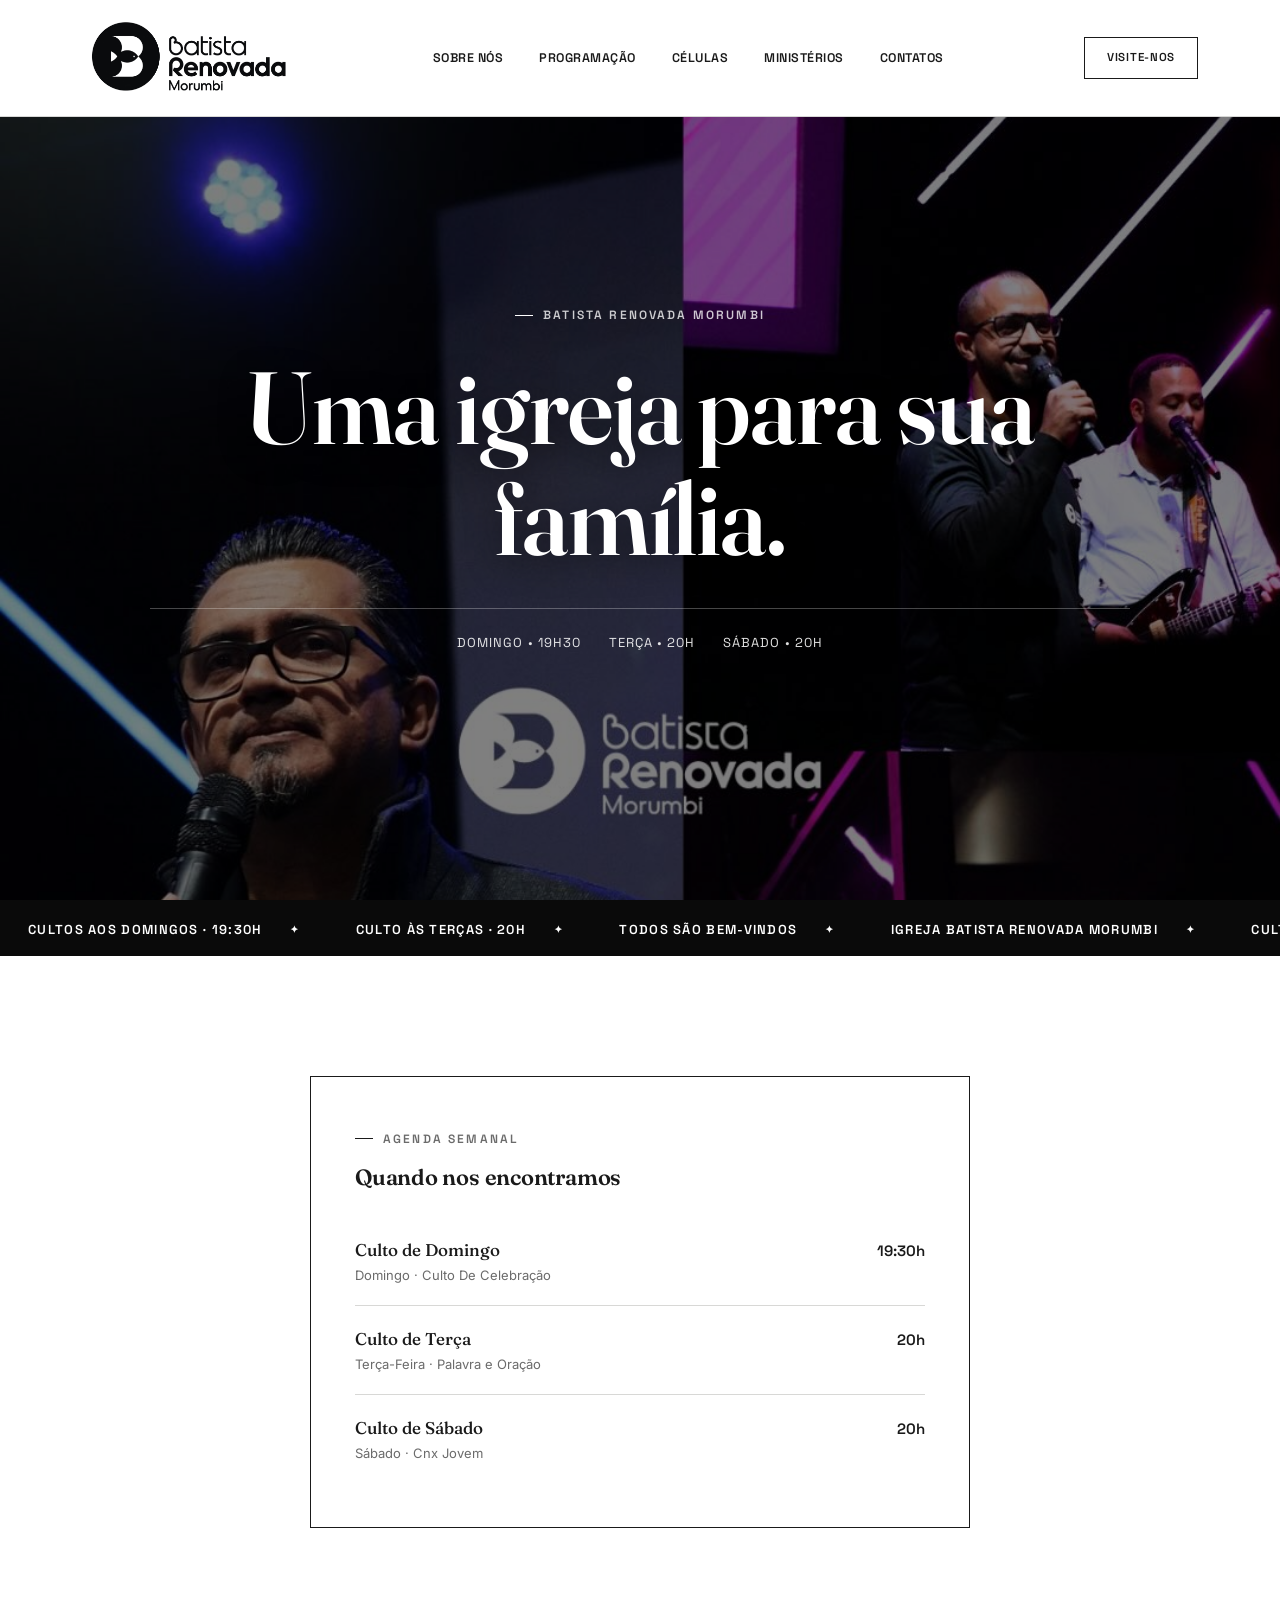
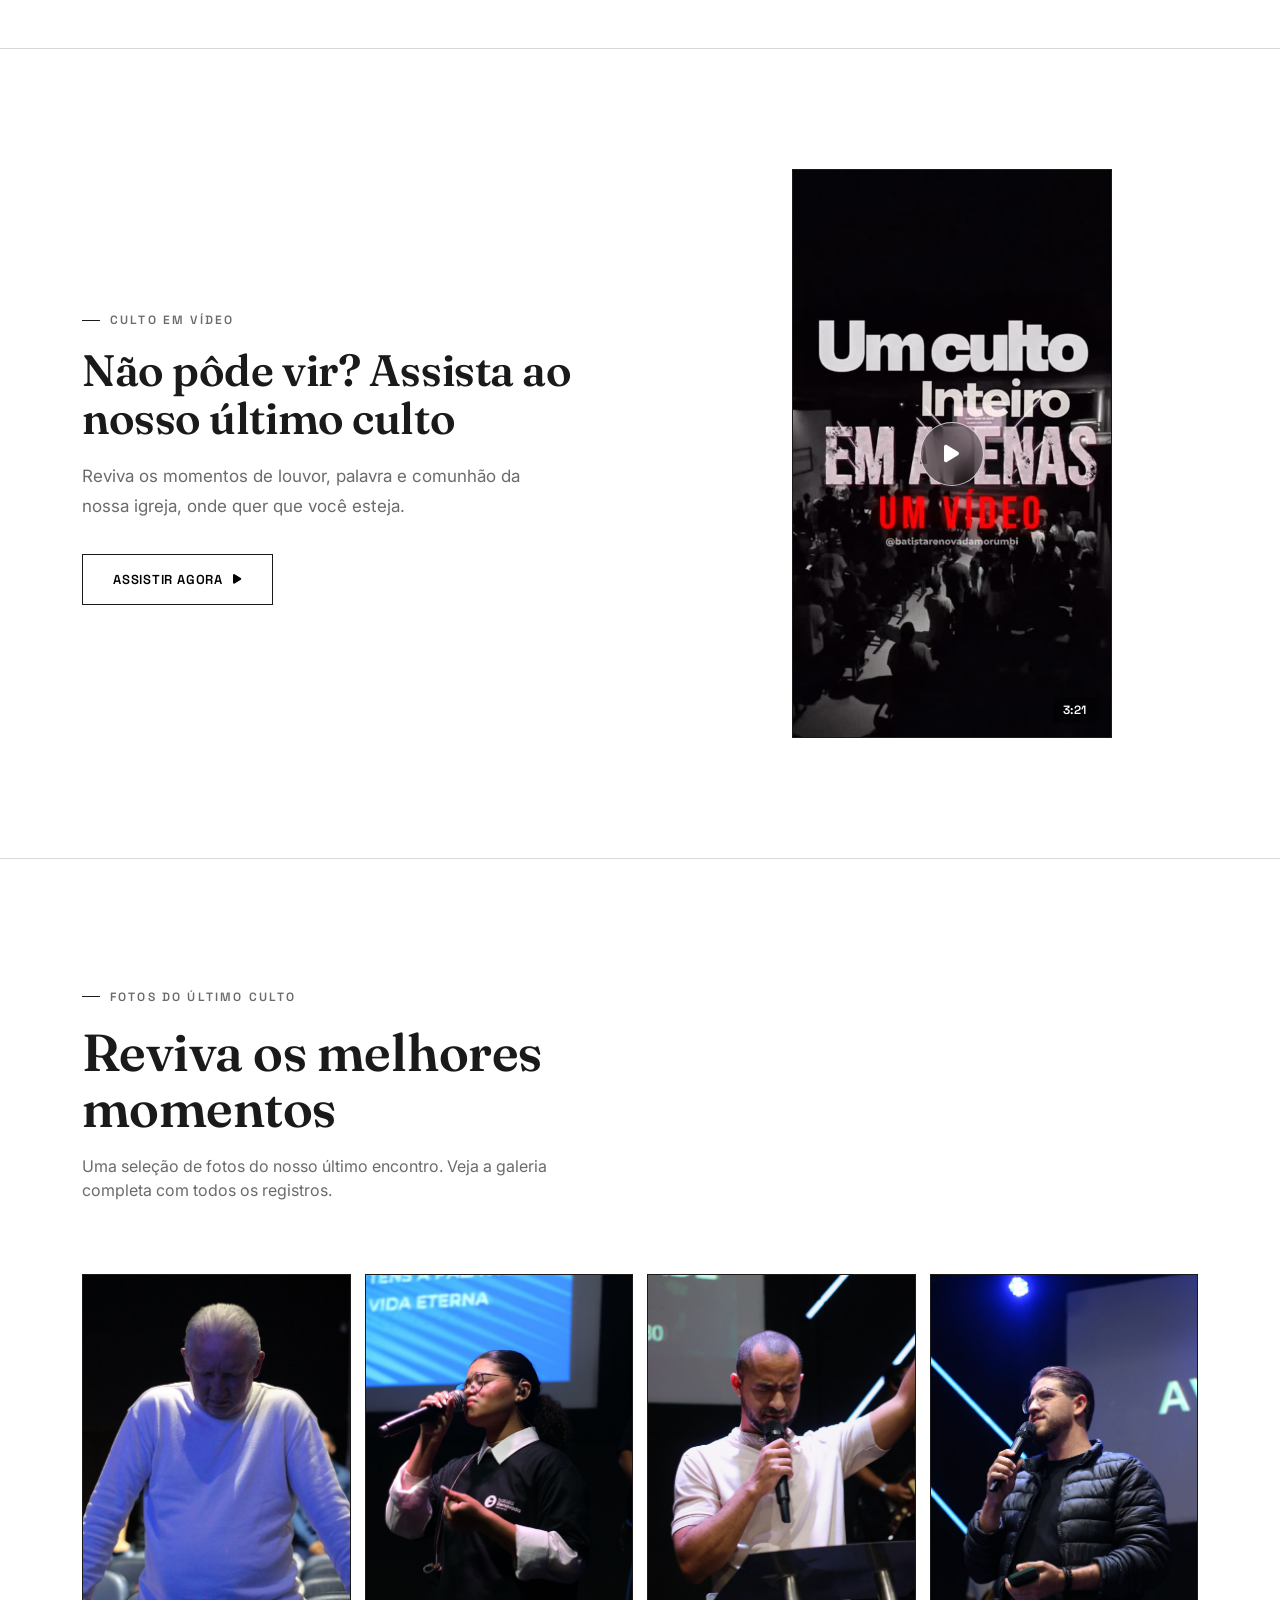
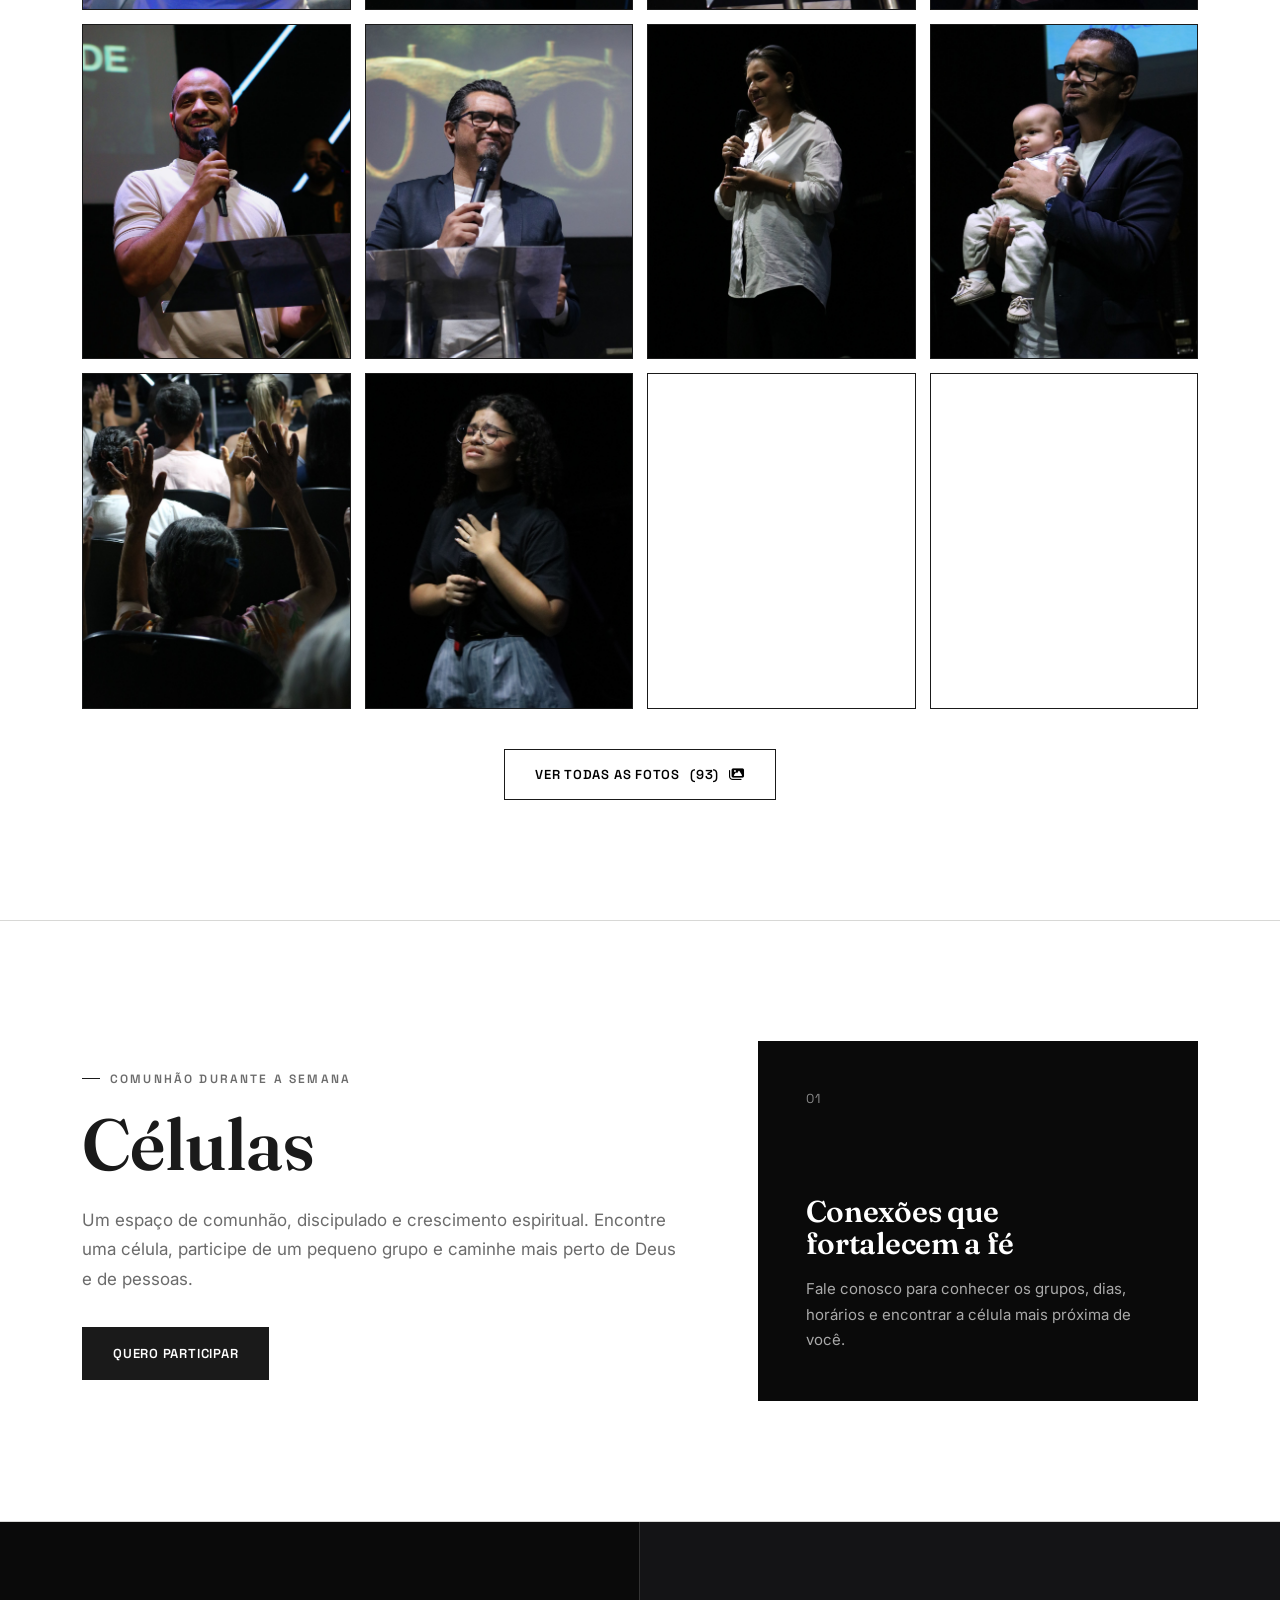
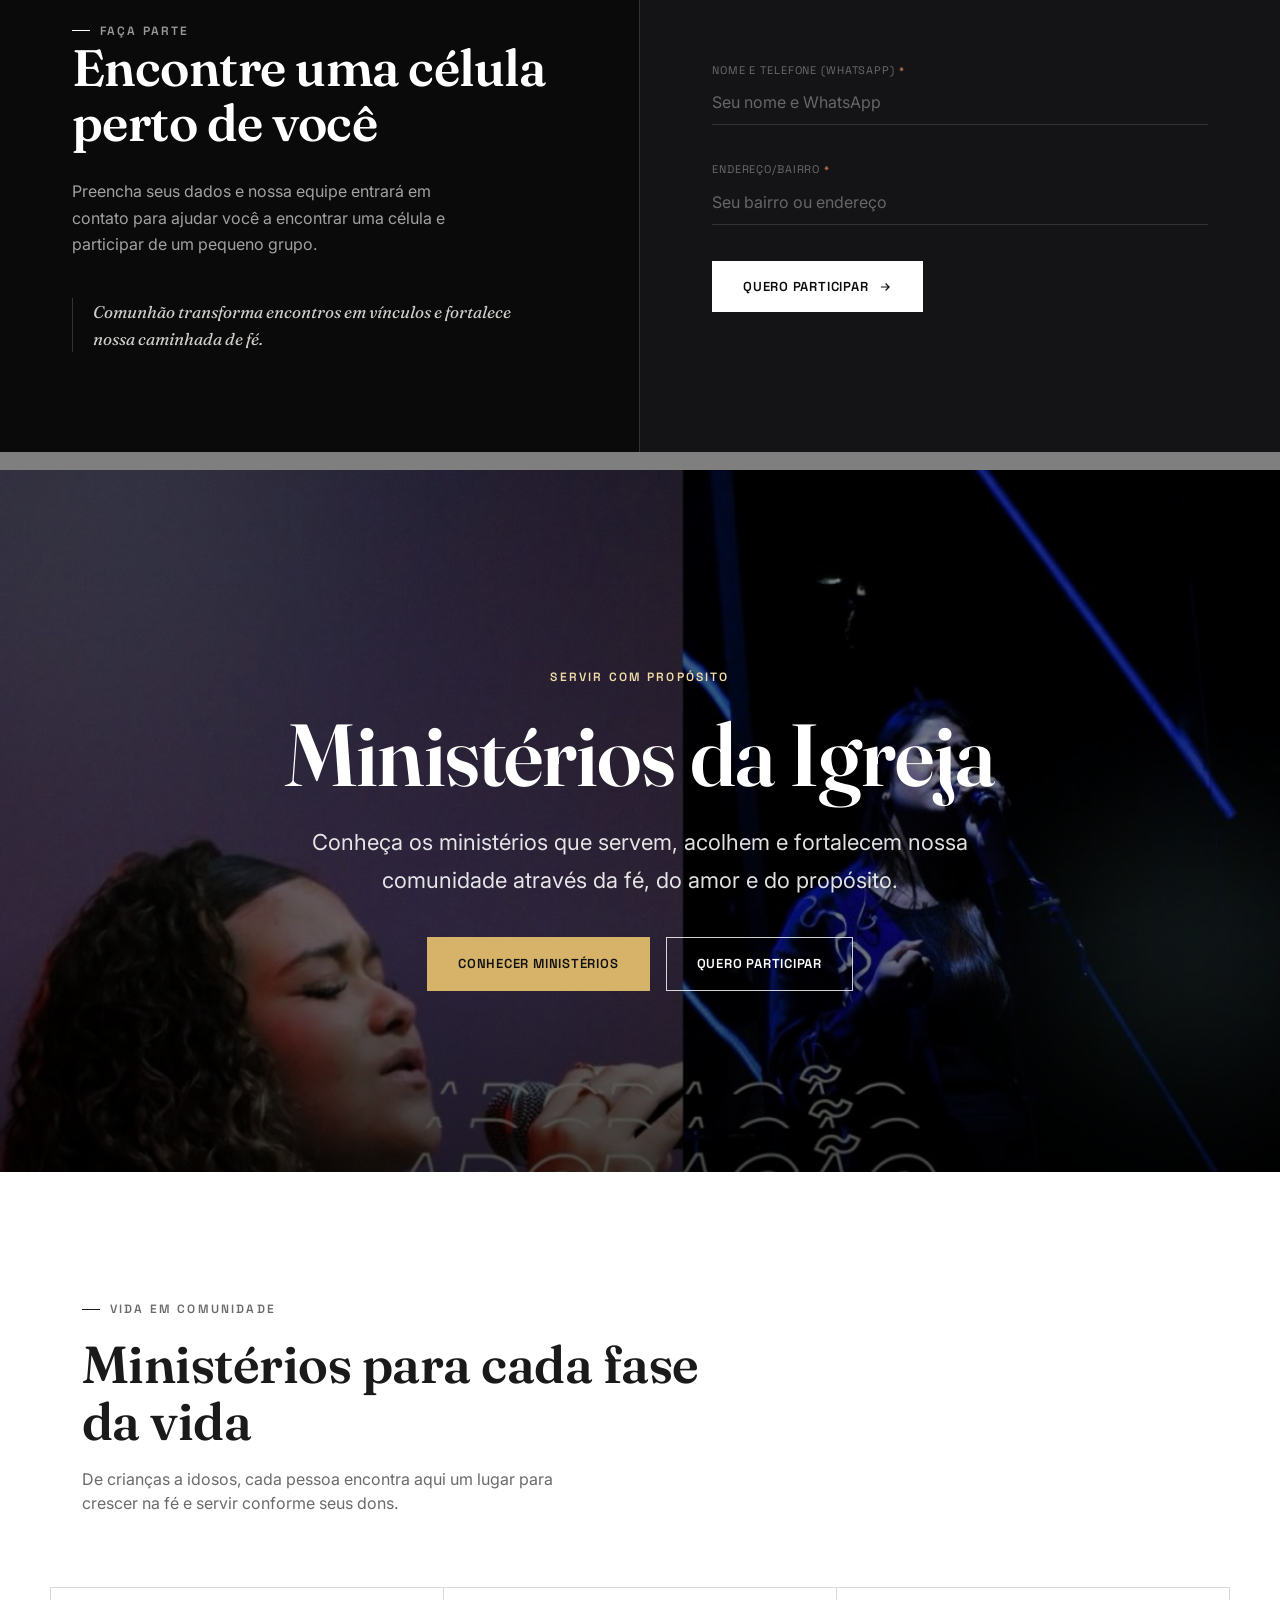
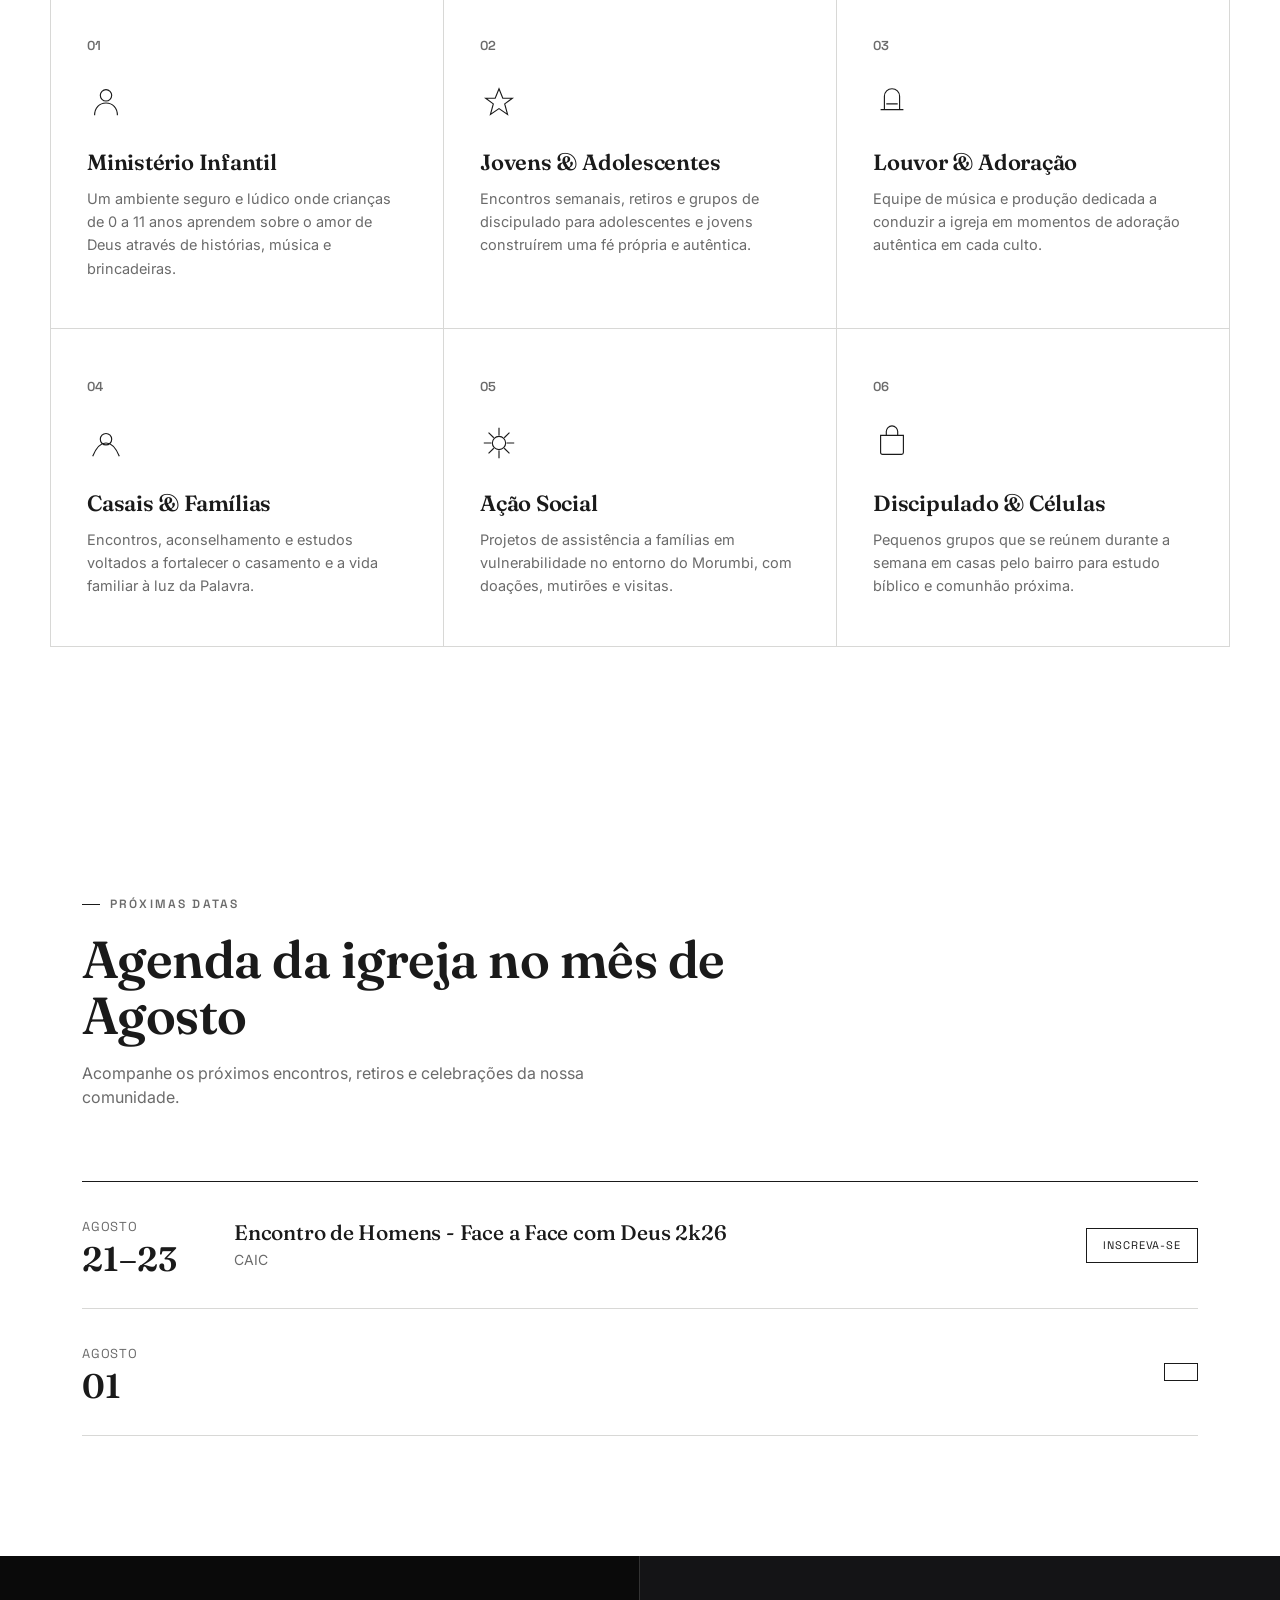
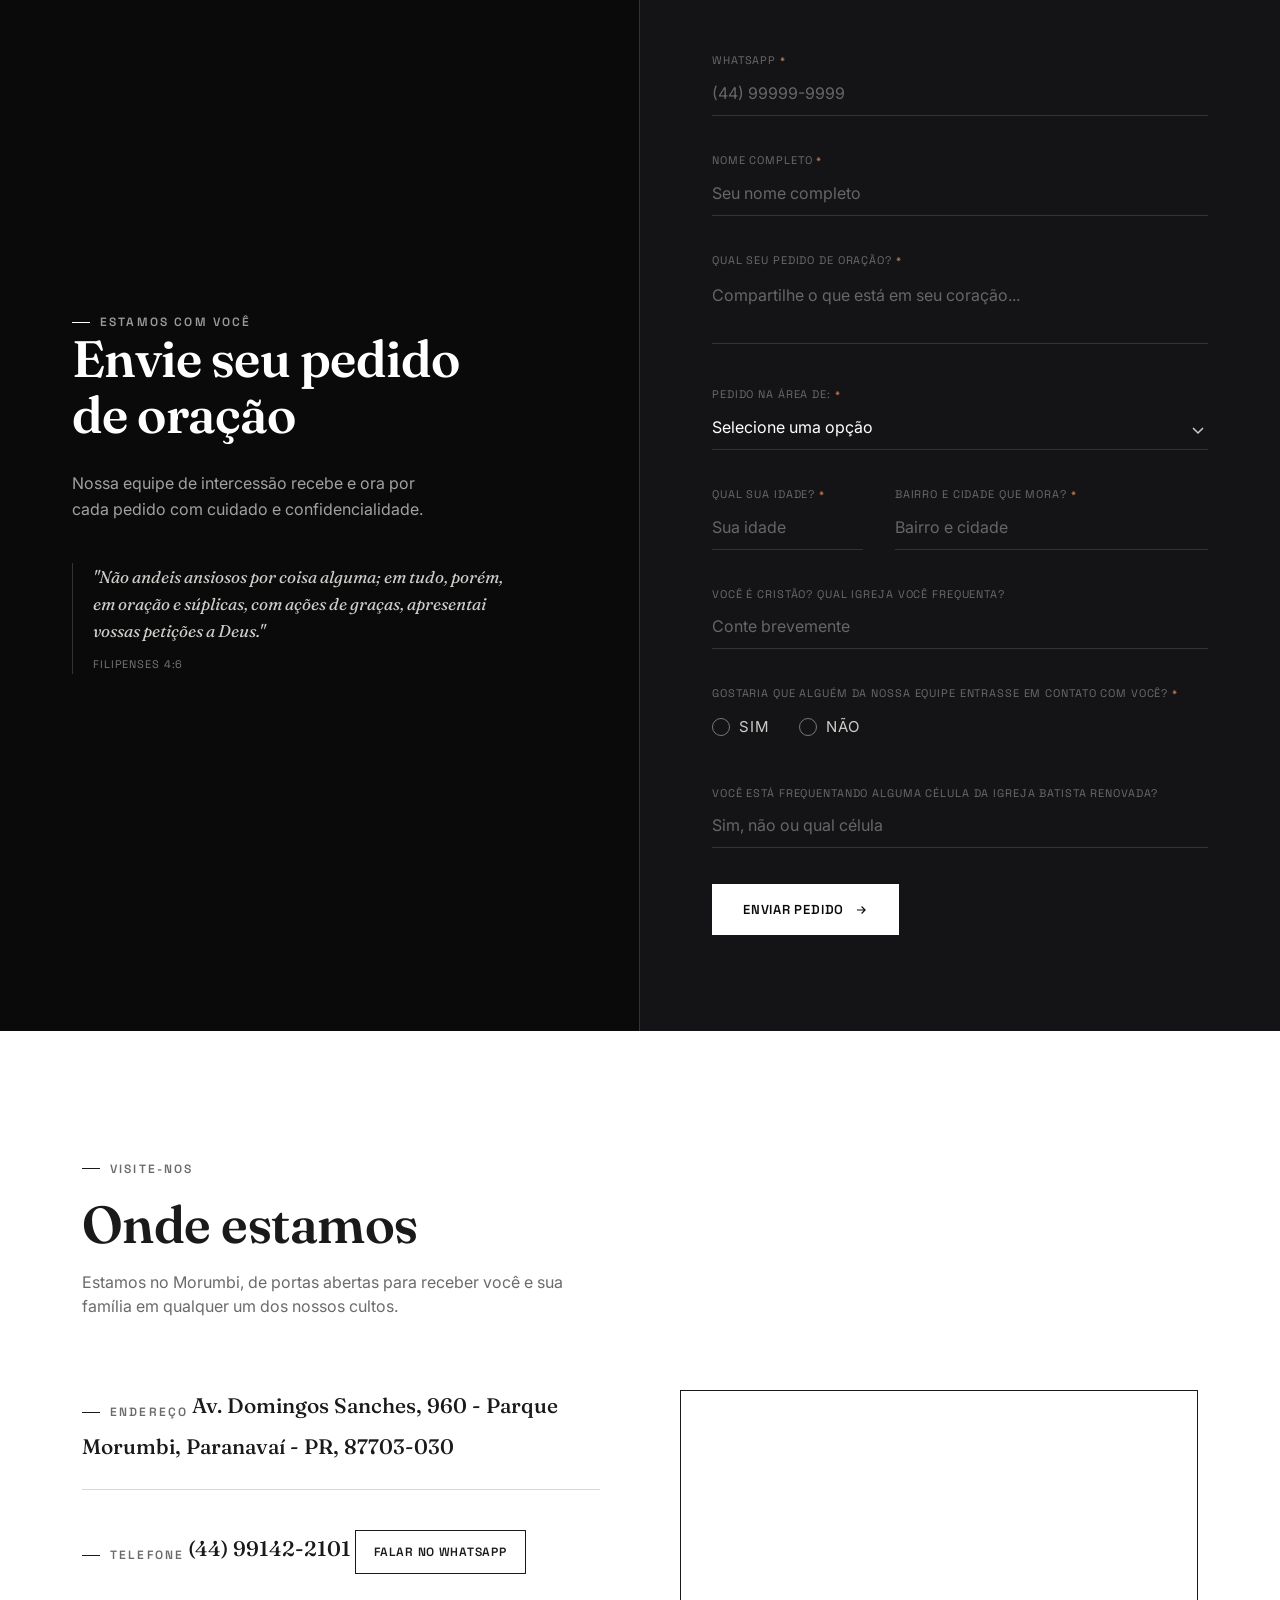
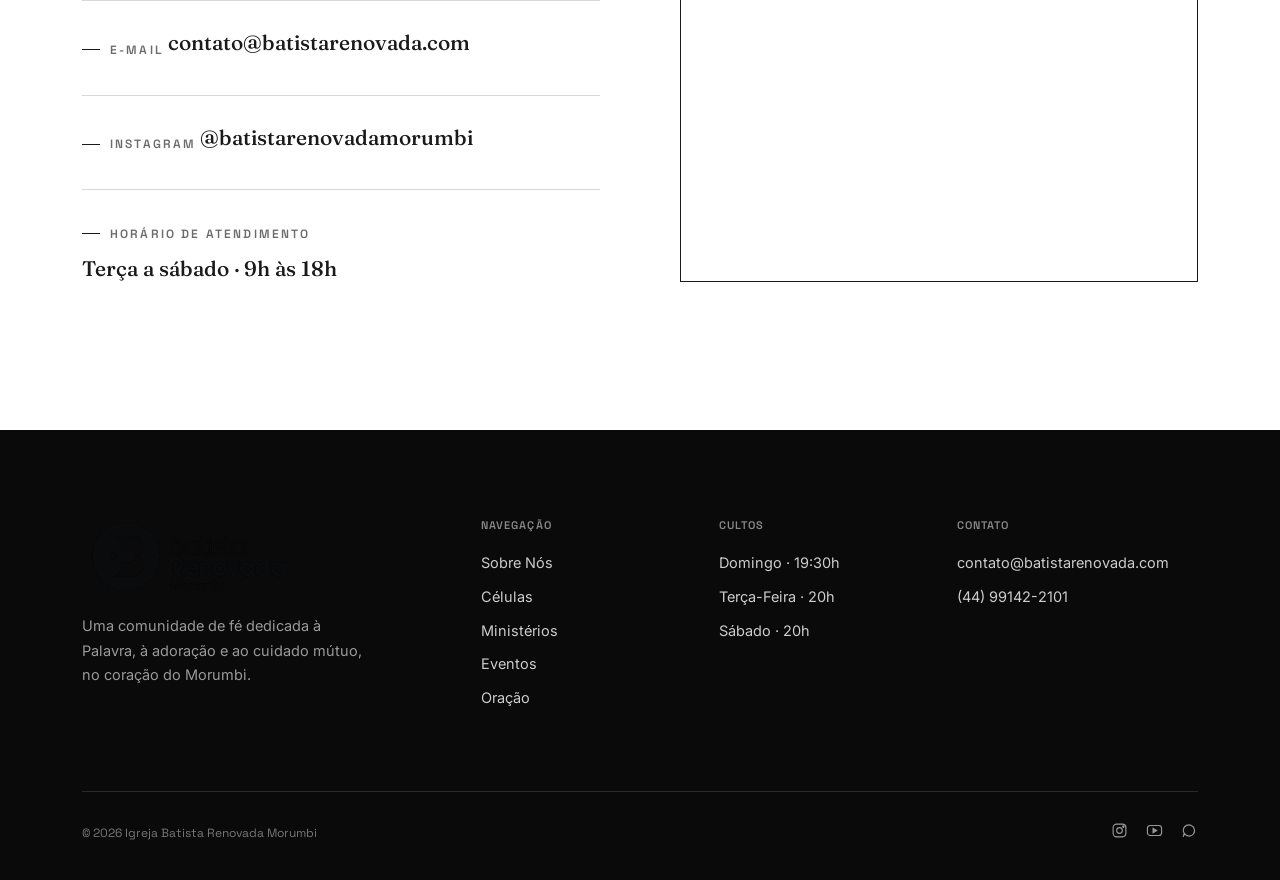
==== index.html @ 7ceca01c "atualizaçao agenda agosto" ====
<!DOCTYPE html>
<html lang="pt-BR">
<head>
<meta charset="UTF-8">
<meta name="viewport" content="width=device-width, initial-scale=1.0">
<title>Igreja Batista Renovada Morumbi — Cultos em Paranavaí</title>
<meta name="description" content="Igreja Batista Renovada Morumbi em Paranavaí. Uma igreja para sua família, com cultos aos domingos às 19h30, terças às 20h e sábados às 20h.">
<link rel="icon" type="image/png" sizes="48x48" href="assets/favicon.png">
<link rel="apple-touch-icon" sizes="180x180" href="assets/apple-touch-icon.png">
<link rel="preconnect" href="https://fonts.googleapis.com">
<link rel="preconnect" href="https://fonts.gstatic.com" crossorigin>
<link href="https://fonts.googleapis.com/css2?family=Cormorant+Garamond:ital,wght@0,400;0,600;1,400&family=Inter:wght@300;400;500;600&display=swap" rel="stylesheet">
<link rel="stylesheet" href="style.css?v=20260803-oracao">
<link rel="stylesheet" href="https://cdnjs.cloudflare.com/ajax/libs/font-awesome/6.5.2/css/all.min.css">
</head>
<body>

<!-- ============ HEADER ============ -->
<header>
  <nav class="nav">
    <a href="#topo" class="logo">
      <img src="assets/logo-batista-renovada-morumbi.png" alt="Batista Renovada Morumbi" width="831" height="300" decoding="async" fetchpriority="high">
    </a>
    <div class="navlinks">
      <a href="#sobre">Sobre Nós</a>
      <a href="#eventos">Programação</a>
      <a href="#celulas">Células</a>
      <a href="#ministerios">Ministérios</a>
      <a href="#contato">Contatos</a>
    </div>
    <div class="nav-cta">
      <a href="#contato" class="btn btn-outline">Visite-nos</a>
      <button class="burger" type="button" aria-label="Abrir menu" aria-expanded="false">
        <span></span><span></span>
      </button>
    </div>
  </nav>
</header>

<div class="mobile-overlay" aria-hidden="true">
  <a href="#sobre">Sobre Nós</a>
  <a href="#eventos">Programação</a>
  <a href="#celulas">Células</a>
  <a href="#ministerios">Ministérios</a>
  <a href="#contato">Contatos</a>
  <a href="https://wa.me/5544991422101" class="btn btn-solid" target="_blank" rel="noopener">WhatsApp</a>
</div>

<!-- ============ HERO ============ -->
<section class="hero" id="topo">
  <video class="hero-video" autoplay muted loop playsinline webkit-playsinline disablepictureinpicture preload="metadata" poster="assets/celebracao-01.jpg">
    <source src="assets/presenca-de-deus.mp4" type="video/mp4">
  </video>
  <div class="hero-video-controls" aria-label="Controles do vídeo">
    <button class="video-control video-sound" type="button" aria-label="Ativar som"><i class="fas fa-volume-mute" aria-hidden="true"></i></button>
    <button class="video-control video-pause" type="button" aria-label="Pausar vídeo"><i class="fas fa-pause" aria-hidden="true"></i></button>
  </div>
  <div class="wrap">
    <div class="hero-content">
      <div class="eyebrow hero-eyebrow">Batista Renovada Morumbi</div>
      <h1>Uma igreja para sua família.</h1>
      <div class="hero-meta">
        <div>Domingo • 19h30</div>
        <div>Terça • 20h</div>
        <div>Sábado • 20h</div>
      </div>
    </div>
  </div>
</section>

<!-- ============ STRIP ============ -->
<div class="strip" aria-hidden="true">
  <div class="strip-track">
    <span>Cultos aos domingos · 19:30h</span>
    <span>Culto às terças · 20h</span>
    <span>Todos são bem-vindos</span>
    <span>Igreja Batista Renovada Morumbi</span>
    <span>Cultos aos domingos · 19:30h</span>
    <span>Culto aos sábados · 20h</span>
    <span>Todos são bem-vindos</span>
    <span>Igreja Batista Renovada Morumbi</span>
  </div>
</div>

<!-- ============ SOBRE ============ -->
<section class="section" id="sobre">
  <div class="wrap">
    <div class="about-grid">
      <div class="schedule-card">
        <div class="eyebrow">Agenda semanal</div>
        <h3>Quando nos encontramos</h3>
        <div class="schedule-list">
          <div class="schedule-item">
            <div>
              <div class="day">Culto de Domingo</div>
              <div class="desc">Domingo · Culto De Celebração</div>
            </div>
            <div class="time">19:30h</div>
          </div>
          <div class="schedule-item">
            <div>
              <div class="day">Culto de Terça</div>
              <div class="desc">Terça-Feira · Palavra e Oração</div>
            </div>
            <div class="time">20h</div>
          </div>
          <div class="schedule-item">
            <div>
              <div class="day">Culto de Sábado</div>
              <div class="desc">Sábado · Cnx Jovem</div>
            </div>
            <div class="time">20h</div>
          </div>
        </div>
      </div>
    </div>
  </div>
</section>

<div class="line"></div>

<!-- ============ ASSISTA AO CULTO ============ -->
<section class="section watch-section" id="assista">
  <div class="wrap">
    <div class="watch-grid">
      <div class="watch-copy">
        <div class="eyebrow">Culto em vídeo</div>
        <h2>Não pôde vir? Assista ao nosso último culto</h2>
        <p>Reviva os momentos de louvor, palavra e comunhão da nossa igreja, onde quer que você esteja.</p>
        <button type="button" class="btn btn-outline watch-trigger" data-video-src="assets/culto-video.mp4" data-video-poster="assets/culto-poster.jpg">
          Assistir agora
          <i class="fas fa-play" aria-hidden="true"></i>
        </button>
      </div>
      <div class="watch-media">
        <button type="button" class="watch-thumb watch-trigger" data-video-src="assets/culto-video.mp4" data-video-poster="assets/culto-poster.jpg" aria-label="Assistir ao culto completo">
          <img src="assets/culto-poster.jpg" alt="Prévia do culto de celebração" width="480" height="854" loading="lazy" decoding="async">
          <span class="watch-play-icon"><i class="fas fa-play" aria-hidden="true"></i></span>
          <span class="watch-duration">3:21</span>
        </button>
      </div>
    </div>
  </div>
</section>

<div class="line"></div>

<!-- ============ GALERIA: FOTOS DO ÚLTIMO CULTO ============ -->
<section class="section gallery-section" id="galeria">
  <div class="wrap">
    <div class="s-head">
      <div class="eyebrow">Fotos do último culto</div>
      <h2>Reviva os melhores momentos</h2>
      <p>Uma seleção de fotos do nosso último encontro. Veja a galeria completa com todos os registros.</p>
    </div>

    <div class="culto-grid" id="cultoFeaturedGrid" aria-label="Fotos em destaque do último culto"></div>

    <div class="culto-more">
      <button type="button" class="btn btn-outline" id="cultoOpenAll">
        Ver todas as fotos <span class="culto-count" id="cultoCount"></span>
        <i class="fas fa-images" aria-hidden="true"></i>
      </button>
    </div>
  </div>
</section>

<!-- Modal: grade com TODAS as fotos do culto -->
<div class="culto-modal" id="cultoModal" aria-hidden="true" role="dialog" aria-label="Galeria completa do último culto">
  <div class="culto-modal-head">
    <div>
      <div class="eyebrow">Fotos do último culto</div>
      <h3 id="cultoModalTotal"></h3>
    </div>
    <button type="button" class="culto-modal-close" id="cultoModalClose" aria-label="Fechar galeria">×</button>
  </div>
  <div class="culto-modal-thumbs" id="cultoModalThumbs"></div>
</div>

<!-- Visualizador: foto ampliada com navegação -->
<div class="culto-viewer" id="cultoViewer" aria-hidden="true" role="dialog" aria-label="Visualizador de foto">
  <button type="button" class="culto-viewer-close" id="cultoViewerClose" aria-label="Fechar visualizador">×</button>
  <button type="button" class="culto-viewer-nav culto-viewer-prev" id="cultoViewerPrev" aria-label="Foto anterior">‹</button>
  <div class="culto-viewer-stage">
    <img id="cultoViewerImg" src="" alt="">
    <div class="culto-viewer-counter" id="cultoViewerCounter"></div>
  </div>
  <button type="button" class="culto-viewer-nav culto-viewer-next" id="cultoViewerNext" aria-label="Próxima foto">›</button>
</div>


<div class="lightbox" aria-hidden="true" role="dialog" aria-label="Imagem ampliada">
  <button class="lightbox-close" type="button" aria-label="Fechar lightbox">×</button>
  <div class="lightbox-content"></div>
</div>

<!-- ============ CÉLULAS ============ -->
<section class="section cells-section" id="celulas" aria-labelledby="cells-title">
  <div class="wrap">
    <div class="cells-grid">
      <div class="cells-copy">
        <div class="eyebrow">Comunhão durante a semana</div>
        <h2 id="cells-title">Células</h2>
        <p>Um espaço de comunhão, discipulado e crescimento espiritual. Encontre uma célula, participe de um pequeno grupo e caminhe mais perto de Deus e de pessoas.</p>
        <a href="#formulario-celulas" class="btn btn-solid">Quero participar</a>
      </div>
      <div class="cells-card" aria-label="Informações das células">
        <span class="cells-number">01</span>
        <div>
          <h3>Conexões que fortalecem a fé</h3>
          <p>Fale conosco para conhecer os grupos, dias, horários e encontrar a célula mais próxima de você.</p>
        </div>
      </div>
    </div>
  </div>
</section>

<section class="section-black" id="formulario-celulas" aria-labelledby="cells-form-title">
  <div class="prayer-section">
    <div class="prayer-text">
      <div class="eyebrow">Faça parte</div>
      <h2 id="cells-form-title">Encontre uma célula<br>perto de você</h2>
      <p>Preencha seus dados e nossa equipe entrará em contato para ajudar você a encontrar uma célula e participar de um pequeno grupo.</p>
      <div class="prayer-quote">
        Comunhão transforma encontros em vínculos e fortalece nossa caminhada de fé.
      </div>
    </div>
    <div class="prayer-form">
      <form
        id="cells-form"
        action="https://docs.google.com/forms/d/e/1FAIpQLSeO8hPmji3dxAWE_GnB0dT6MgFErzdc9hiT0qZGAuZpbZx-kg/formResponse"
        method="POST"
        target="hidden_iframe_cells"
        novalidate>
        <div class="field">
          <label for="cells-name-phone">Nome e Telefone (WhatsApp) <span class="required-mark" aria-hidden="true">*</span></label>
          <input type="text" id="cells-name-phone" name="entry.297279511" placeholder="Seu nome e WhatsApp" required autocomplete="name">
          <div class="form-error" id="cells-error-name-phone">Preencha seu nome e WhatsApp</div>
        </div>
        <div class="field">
          <label for="cells-address">Endereço/bairro <span class="required-mark" aria-hidden="true">*</span></label>
          <input type="text" id="cells-address" name="entry.1608497250" placeholder="Seu bairro ou endereço" required autocomplete="street-address">
          <div class="form-error" id="cells-error-address">Preencha seu endereço ou bairro</div>
        </div>
        <div class="form-submit">
          <button type="submit" class="btn btn-prayer">Quero participar
            <svg viewBox="0 0 24 24" fill="none" stroke="currentColor" stroke-width="2" aria-hidden="true"><path d="M5 12h14M13 6l6 6-6 6"/></svg>
          </button>
        </div>
        <p class="form-success" id="cells-success" role="status" aria-live="polite"></p>
      </form>
    </div>
  </div>
</section>

<!-- ============ HERO MINISTÉRIOS ============ -->
<section class="ministries-hero" id="ministerios" aria-labelledby="ministries-hero-title">
  <div class="ministries-hero__content">
    <span class="ministries-hero__eyebrow">Servir com propósito</span>
    <h2 id="ministries-hero-title">Ministérios da Igreja</h2>
    <p>Conheça os ministérios que servem, acolhem e fortalecem nossa comunidade através da fé, do amor e do propósito.</p>
    <div class="ministries-hero__actions">
      <a href="#ministerios-lista" class="btn btn-solid">Conhecer Ministérios</a>
      <a href="https://wa.me/5544991422101" class="btn btn-light" target="_blank" rel="noopener">Quero Participar</a>
    </div>
  </div>
</section>

<!-- ============ MINISTÉRIOS ============ -->
<section class="section" id="ministerios-lista">
  <div class="wrap">
    <div class="s-head">
      <div class="eyebrow">Vida em comunidade</div>
      <h2>Ministérios para cada fase da vida</h2>
      <p>De crianças a idosos, cada pessoa encontra aqui um lugar para crescer na fé e servir conforme seus dons.</p>
    </div>
  </div>
  <div class="wrap" style="padding:0;max-width:1180px;">
    <div class="min-grid">
      <div class="min-card">
        <span class="min-num">01</span>
        <svg viewBox="0 0 40 40" fill="none" stroke="currentColor" stroke-width="1.2" aria-hidden="true"><circle cx="20" cy="13" r="6"/><path d="M8 34c0-8 5-13 12-13s12 5 12 13"/></svg>
        <h3>Ministério Infantil</h3>
        <p>Um ambiente seguro e lúdico onde crianças de 0 a 11 anos aprendem sobre o amor de Deus através de histórias, música e brincadeiras.</p>
      </div>
      <div class="min-card">
        <span class="min-num">02</span>
        <svg viewBox="0 0 40 40" fill="none" stroke="currentColor" stroke-width="1.2" aria-hidden="true"><path d="M20 6L24 16L34 16L26 22L29 33L20 27L11 33L14 22L6 16L16 16Z"/></svg>
        <h3>Jovens &amp; Adolescentes</h3>
        <p>Encontros semanais, retiros e grupos de discipulado para adolescentes e jovens construírem uma fé própria e autêntica.</p>
      </div>
      <div class="min-card">
        <span class="min-num">03</span>
        <svg viewBox="0 0 40 40" fill="none" stroke="currentColor" stroke-width="1.2" aria-hidden="true"><path d="M12 28V14a8 8 0 0116 0v14M8 28h24M14 22h12"/></svg>
        <h3>Louvor &amp; Adoração</h3>
        <p>Equipe de música e produção dedicada a conduzir a igreja em momentos de adoração autêntica em cada culto.</p>
      </div>
      <div class="min-card">
        <span class="min-num">04</span>
        <svg viewBox="0 0 40 40" fill="none" stroke="currentColor" stroke-width="1.2" aria-hidden="true"><path d="M6 34c4-10 9-14 14-14s10 4 14 14M14 16a6 6 0 1112 0 6 6 0 01-12 0z"/></svg>
        <h3>Casais &amp; Famílias</h3>
        <p>Encontros, aconselhamento e estudos voltados a fortalecer o casamento e a vida familiar à luz da Palavra.</p>
      </div>
      <div class="min-card">
        <span class="min-num">05</span>
        <svg viewBox="0 0 40 40" fill="none" stroke="currentColor" stroke-width="1.2" aria-hidden="true"><path d="M20 4v8M20 28v8M4 20h8M28 20h8M9 9l5.5 5.5M25.5 25.5L31 31M31 9l-5.5 5.5M14.5 25.5L9 31"/><circle cx="20" cy="20" r="7"/></svg>
        <h3>Ação Social</h3>
        <p>Projetos de assistência a famílias em vulnerabilidade no entorno do Morumbi, com doações, mutirões e visitas.</p>
      </div>
      <div class="min-card">
        <span class="min-num">06</span>
        <svg viewBox="0 0 40 40" fill="none" stroke="currentColor" stroke-width="1.2" aria-hidden="true"><path d="M8 12h24v18a2 2 0 01-2 2H10a2 2 0 01-2-2V12z"/><path d="M14 12V8a6 6 0 0112 0v4"/></svg>
        <h3>Discipulado &amp; Células</h3>
        <p>Pequenos grupos que se reúnem durante a semana em casas pelo bairro para estudo bíblico e comunhão próxima.</p>
      </div>
    </div>
  </div>
</section>

<!-- ============ EVENTOS ============ -->
<section class="section section-bone" id="eventos">
  <div class="wrap">
    <div class="s-head">
      <div class="eyebrow">Próximas datas</div>
      <h2>Agenda da igreja no mês de Agosto</h2>
      <p>Acompanhe os próximos encontros, retiros e celebrações da nossa comunidade.</p>
    </div>

    <div class="events-list">
      <div class="event-row">
        <div class="event-date"><span class="d">Agosto</span><span class="num">21–23</span></div>
        <div class="event-info">
          <h3>Encontro de Homens - Face a Face com Deus 2k26</h3>
          <p>CAIC</p>
        </div>
        <a class="event-tag" href="https://s0hv0asb.forms.app/facehomens" target="_blank" rel="noopener" aria-label="Inscreva-se no Encontro de Homens - Face a Face com Deus 2k26">Inscreva-se</a>
      </div>
      <div class="event-row">
        <div class="event-date"><span class="d">Agosto</span><span class="num">01</span></div>
        <div class="event-info">
          <h3></h3>
          <p></p>
          <p class="event-time">
        </div>
        <div class="event-tag"></div>
      </div>
    </div>
  </div>
</section>

<!-- ============ ORAÇÃO ============ -->
<section class="section-black" id="oracao">
  <div class="prayer-section">
    <div class="prayer-text">
      <div class="eyebrow">Estamos com você</div>
      <h2>Envie seu pedido<br>de oração</h2>
      <p>Nossa equipe de intercessão recebe e ora por cada pedido com cuidado e confidencialidade.</p>
      <div class="prayer-quote">
        "Não andeis ansiosos por coisa alguma; em tudo, porém, em oração e súplicas, com ações de graças, apresentai vossas petições a Deus."
        <span>Filipenses 4:6</span>
      </div>
    </div>
    <div class="prayer-form">
      <form
        id="prayer-form"
        action="https://docs.google.com/forms/d/e/1FAIpQLSfSZEJZww49PGWFHKzcDvwUEwvu_PvyDHX21F7j_cZe5fICQg/formResponse"
        method="POST"
        target="hidden_iframe_prayer"
        novalidate>
        <div class="field">
          <label for="oracao-whatsapp">WhatsApp <span class="required-mark" aria-hidden="true">*</span></label>
          <input type="tel" id="oracao-whatsapp" name="entry.2025967470" placeholder="(44) 99999-9999" required autocomplete="tel">
          <div class="form-error" id="erro-whatsapp">Informe um WhatsApp válido</div>
        </div>
        <div class="field">
          <label for="oracao-nome">Nome completo <span class="required-mark" aria-hidden="true">*</span></label>
          <input type="text" id="oracao-nome" name="entry.606251901" placeholder="Seu nome completo" required autocomplete="name">
          <div class="form-error" id="erro-nome">Preencha seu nome completo</div>
        </div>
        <div class="field">
          <label for="pedido">Qual seu pedido de oração? <span class="required-mark" aria-hidden="true">*</span></label>
          <textarea id="pedido" name="entry.765707895" placeholder="Compartilhe o que está em seu coração..." required></textarea>
          <div class="form-error" id="erro-pedido">Escreva seu pedido</div>
        </div>
        <div class="field">
          <label for="pedido-area">Pedido na área de: <span class="required-mark" aria-hidden="true">*</span></label>
          <select id="pedido-area" name="entry.1092934507" required>
            <option value="" disabled selected>Selecione uma opção</option>
            <option value="Saúde Mental">Saúde Mental</option>
            <option value="Cura Física">Cura Física</option>
            <option value="Área Financeira">Área Financeira</option>
            <option value="Área Espiritual">Área Espiritual</option>
            <option value="Área Familiar">Área Familiar</option>
          </select>
          <div class="form-error" id="erro-area">Escolha uma área</div>
        </div>
        <div class="prayer-form-row">
          <div class="field">
            <label for="oracao-idade">Qual sua idade? <span class="required-mark" aria-hidden="true">*</span></label>
            <input type="text" id="oracao-idade" name="entry.761476343" placeholder="Sua idade" required inputmode="numeric">
            <div class="form-error" id="erro-idade">Informe sua idade</div>
          </div>
          <div class="field">
            <label for="oracao-bairro">Bairro e cidade que mora? <span class="required-mark" aria-hidden="true">*</span></label>
            <input type="text" id="oracao-bairro" name="entry.2107193648" placeholder="Bairro e cidade" required autocomplete="address-level2">
            <div class="form-error" id="erro-bairro">Informe seu bairro e cidade</div>
          </div>
        </div>
        <div class="field">
          <label for="oracao-cristao">Você é cristão? Qual igreja você frequenta?</label>
          <input type="text" id="oracao-cristao" name="entry.2108663863" placeholder="Conte brevemente">
          <div class="form-error" id="erro-cristao">Preencha esta informação</div>
        </div>
        <fieldset class="field choice-field">
          <legend>Gostaria que alguém da nossa equipe entrasse em contato com você? <span class="required-mark" aria-hidden="true">*</span></legend>
          <label><input type="radio" name="entry.270962273" value="Sim" required> Sim</label>
          <label><input type="radio" name="entry.270962273" value="Não" required> Não</label>
          <div class="form-error" id="erro-contato">Escolha uma opção</div>
        </fieldset>
        <div class="field">
          <label for="oracao-celula">Você está frequentando alguma CÉLULA da Igreja Batista Renovada?</label>
          <input type="text" id="oracao-celula" name="entry.651909894" placeholder="Sim, não ou qual célula">
          <div class="form-error" id="erro-celula">Preencha esta informação</div>
        </div>
        <div class="form-submit">
          <button type="submit" class="btn btn-prayer">Enviar pedido
            <svg viewBox="0 0 24 24" fill="none" stroke="currentColor" stroke-width="2" aria-hidden="true"><path d="M5 12h14M13 6l6 6-6 6"/></svg>
          </button>
        </div>
        <p class="form-success" id="prayer-success" role="status" aria-live="polite"></p>
      </form>
    </div>
  </div>
</section>

<iframe name="hidden_iframe_prayer" id="hidden_iframe_prayer" class="hidden-iframe" title="Envio do pedido de oração"></iframe>
<iframe name="hidden_iframe_cells" id="hidden_iframe_cells" class="hidden-iframe" title="Envio do formulário de células"></iframe>

<!-- ============ CONTATO ============ -->
<section class="section" id="contato">
  <div class="wrap">
    <div class="s-head">
      <div class="eyebrow">Visite-nos</div>
      <h2>Onde estamos</h2>
      <p>Estamos no Morumbi, de portas abertas para receber você e sua família em qualquer um dos nossos cultos.</p>
    </div>

    <div class="contact-grid">
      <div class="contact-info">
        <div class="item">
          <div class="eyebrow">Endereço</div>
          <a href="https://www.google.com/maps?cid=16696546213304526196" target="_blank" rel="noopener">Av. Domingos Sanches, 960 - Parque Morumbi, Paranavaí - PR, 87703-030</a>
        </div>
        <div class="item">
          <div class="eyebrow">Telefone</div>
          <a href="tel:+5544991422101">(44) 99142-2101</a>
          <a class="contact-whatsapp" href="https://wa.me/5544991422101" target="_blank" rel="noopener">Falar no WhatsApp</a>
        </div>
        <div class="item">
          <div class="eyebrow">E-mail</div>
          <a href="mailto:contato@batistarenovada.com">contato@batistarenovada.com</a>
        </div>
        <div class="item">
          <div class="eyebrow">Instagram</div>
          <a href="https://www.instagram.com/batistarenovadamorumbi/" target="_blank" rel="noopener">@batistarenovadamorumbi</a>
        </div>
        <div class="item">
          <div class="eyebrow">Horário de atendimento</div>
          <p>Terça a sábado · 9h às 18h</p>
        </div>
      </div>
      <div class="map-frame">
        <iframe
          src="https://www.google.com/maps?cid=16696546213304526196&amp;output=embed"
          loading="lazy"
          referrerpolicy="no-referrer-when-downgrade"
          title="Localização da Igreja Batista Renovada Morumbi">
        </iframe>
      </div>
    </div>
  </div>
</section>

<!-- ============ FOOTER ============ -->
<footer>
  <div class="wrap">
    <div class="footer-top">
      <div class="footer-brand">
        <a href="#topo" class="logo">
          <img src="assets/logo-batista-renovada-morumbi.png" alt="Batista Renovada Morumbi" loading="lazy" decoding="async" width="831" height="300">
        </a>
        <p>Uma comunidade de fé dedicada à Palavra, à adoração e ao cuidado mútuo, no coração do Morumbi.</p>
      </div>
      <div class="footer-col">
        <h4>Navegação</h4>
        <a href="#sobre">Sobre Nós</a>
        <a href="#celulas">Células</a>
        <a href="#ministerios">Ministérios</a>
        <a href="#eventos">Eventos</a>
        <a href="#oracao">Oração</a>
      </div>
      <div class="footer-col">
        <h4>Cultos</h4>
        <p>Domingo · 19:30h</p>
        <p>Terça-Feira · 20h</p>
        <p>Sábado · 20h</p>
      </div>
      <div class="footer-col">
        <h4>Contato</h4>
        <a href="mailto:contato@batistarenovada.com">contato@batistarenovada.com</a>
        <a href="tel:+5544991422101">(44) 99142-2101</a>
      </div>
    </div>
    <div class="footer-bottom">
      <span>© 2026 Igreja Batista Renovada Morumbi</span>
      <div class="socials">
        <a href="https://www.instagram.com/batistarenovadamorumbi/" target="_blank" rel="noopener" aria-label="Instagram"><svg viewBox="0 0 24 24" fill="none" stroke="currentColor" stroke-width="1.6" aria-hidden="true"><rect x="3" y="3" width="18" height="18" rx="5"/><circle cx="12" cy="12" r="4"/><circle cx="17.5" cy="6.5" r="1"/></svg></a>
        <a href="#" aria-label="YouTube"><svg viewBox="0 0 24 24" fill="none" stroke="currentColor" stroke-width="1.6" aria-hidden="true"><rect x="2" y="5" width="20" height="14" rx="4"/><path d="M10 9l5 3-5 3z" fill="currentColor"/></svg></a>
        <a href="#" aria-label="WhatsApp"><svg viewBox="0 0 24 24" fill="none" stroke="currentColor" stroke-width="1.6" aria-hidden="true"><path d="M3 21l1.5-4.5A8 8 0 1112 20a8 8 0 01-7-3.5z"/></svg></a>
      </div>
    </div>
  </div>
</footer>

<script src="script.js?v=20260808-scroll-top"></script>
</body>
</html>
---- style.css ----
@import url("https://fonts.googleapis.com/css2?family=Fraunces:ital,opsz,wght@0,9..144,300;0,9..144,400;0,9..144,500;0,9..144,600;0,9..144,700;1,9..144,400;1,9..144,500&family=Inter:wght@400;500;600&family=Space+Grotesk:wght@500;600&display=swap");

:root{
  --black:#0a0a0a;
  --ink:#1a1a1a;
  --white:#ffffff;
  --bone:#ffffff;
  --grey:#6b6b6b;
  --line:#d8d8d6;
  --line-dark:#333333;
  --display: 'Fraunces', serif;
  --body: 'Inter', sans-serif;
  --mono: 'Space Grotesk', sans-serif;
}

*{margin:0;padding:0;box-sizing:border-box;}
html{scroll-behavior:smooth;background-color:var(--white);}
body{
  font-family:var(--body);
  background-color:var(--white);
  color:var(--ink);
  line-height:1.5;
  -webkit-font-smoothing:antialiased;
}
@media (prefers-reduced-motion: reduce){
  html{scroll-behavior:auto;}
  *{animation-duration:0.01ms !important; animation-iteration-count:1 !important; transition-duration:0.01ms !important;}
}

a{color:inherit;text-decoration:none;}
img{max-width:100%;display:block;}
section{position:relative;background-color:var(--white);}
.wrap{max-width:1180px;margin:0 auto;padding:0 32px;}

.eyebrow{
  font-family:var(--mono);
  font-size:12px;
  font-weight:600;
  letter-spacing:0.18em;
  text-transform:uppercase;
  color:var(--grey);
  display:inline-flex;
  align-items:center;
  gap:10px;
}
.eyebrow::before{
  content:'';
  width:18px;height:1px;
  background:var(--ink);
  display:inline-block;
}

h1,h2,h3,h4{font-family:var(--display);font-weight:600;line-height:1.08;letter-spacing:-0.01em;}

.btn{
  font-family:var(--mono);
  font-size:13px;
  font-weight:600;
  letter-spacing:0.06em;
  text-transform:uppercase;
  padding:16px 30px;
  border:1px solid var(--ink);
  display:inline-flex;
  align-items:center;
  gap:10px;
  background:transparent;
  cursor:pointer;
  transition:background .25s ease, color .25s ease;
}
.btn-solid{background:var(--ink);color:var(--white);}
.btn-solid:hover{background:var(--white);color:var(--ink);}
.btn-outline:hover{background:var(--ink);color:var(--white);}
.btn svg{width:14px;height:14px;transition:transform .25s ease;}
.btn:hover svg{transform:translateX(3px);}

/* ============ HEADER ============ */
header{
  position:fixed;top:0;left:0;right:0;
  z-index:100;
  background-color:var(--white);
  border-bottom:1px solid var(--line);
}
.nav{
  max-width:1180px;margin:0 auto;padding:20px 32px;
  display:flex;align-items:center;justify-content:space-between;
}
.logo{
  font-family:var(--display);
  font-size:18px;font-weight:600;
  letter-spacing:-0.01em;
  display:flex;align-items:center;gap:10px;
}
.logo img{width:210px;height:auto;}
.logo .mark{width:26px;height:26px;flex-shrink:0;}
.logo span{display:block;}
.logo .sub{display:block;font-family:var(--mono);font-size:9px;font-weight:600;letter-spacing:0.14em;color:var(--grey);text-transform:uppercase;margin-top:1px;}
.navlinks{display:flex;gap:36px;font-family:var(--mono);font-size:12.5px;font-weight:600;letter-spacing:0.04em;text-transform:uppercase;}
.navlinks a{position:relative;padding:4px 0;}
.navlinks a::after{
  content:'';position:absolute;bottom:0;left:0;right:0;height:1px;
  background:var(--ink);transform:scaleX(0);transform-origin:right;
  transition:transform .3s ease;
}
.navlinks a:hover::after{transform:scaleX(1);transform-origin:left;}
.nav-cta{display:flex;align-items:center;gap:18px;}
.nav-cta .btn{padding:11px 22px;font-size:11.5px;}
.burger{display:none;flex-direction:column;gap:5px;cursor:pointer;background:none;border:none;}
.burger span{width:24px;height:1.5px;background:var(--ink);display:block;}

/* ============ HERO ============ */
.hero{
  position:relative;
  min-height:100vh;
  display:grid;
  place-items:center;
  padding:120px 32px 70px;
  color:var(--white);
  background:var(--black) url("assets/celebracao-01.jpg") center top/cover no-repeat;
  overflow:hidden;
}
.hero::before{
  content:"";
  position:absolute;
  inset:0;
  z-index:1;
  background:rgba(0,0,0,.5);
  pointer-events:none;
}
.hero-video{
  position:absolute;
  inset:0;
  z-index:0;
  width:100%;
  height:100%;
  object-fit:cover;
  object-position:center top;
}
.hero-video-controls{
  position:absolute;
  right:28px;
  bottom:28px;
  z-index:3;
  display:flex;
  gap:10px;
}
.video-control{
  display:grid;
  place-items:center;
  min-width:46px;
  width:46px;
  height:46px;
  border:1px solid rgba(255,255,255,.72);
  border-radius:999px;
  padding:0;
  color:var(--white);
  background:rgba(0,0,0,.34);
  backdrop-filter:blur(10px);
  font-family:Arial, Helvetica, sans-serif;
  font-size:18px;
  font-weight:600;
  line-height:1;
  cursor:pointer;
}
.video-control i{
  pointer-events:none;
}
.video-control:hover{
  background:var(--white);
  color:var(--ink);
}
.hero .wrap{
  position:relative;
  z-index:2;
  display:grid;
  place-items:center;
  width:min(980px,100%);
  padding:0;
  text-align:center;
}
.hero-content{
  animation:fadeInUp .9s ease both;
}
.hero-eyebrow{margin-bottom:28px;}
.hero-eyebrow.eyebrow{
  color:rgba(255,255,255,.78);
}
.hero-eyebrow.eyebrow::before{
  background:var(--white);
}
.hero h1{
  width:min(900px,100%);
  margin:0 auto 34px;
  color:var(--white);
  font-size:clamp(52px, 8vw, 104px);
  text-shadow:0 8px 34px rgba(0,0,0,.46);
}
.hero h1 em{font-style:italic;font-weight:500;}
.hero p.lead{
  font-size:18px;color:var(--grey);max-width:440px;margin-bottom:40px;line-height:1.65;
}
.hero-meta{
  display:flex;
  justify-content:center;
  gap:28px;
  border-top:1px solid rgba(255,255,255,.28);
  padding-top:24px;
}
.hero-meta div{font-family:var(--mono);font-size:13px;color:rgba(255,255,255,.88);text-transform:uppercase;letter-spacing:0.08em;}
.hero-meta strong{display:block;font-family:var(--display);font-size:20px;color:var(--ink);font-weight:600;letter-spacing:0;text-transform:none;margin-bottom:2px;}

/* ============ MARQUEE STRIP ============ */
.strip{
  background:var(--black);color:var(--white);
  padding:16px 0;overflow:hidden;white-space:nowrap;
}
.strip-track{display:inline-flex;gap:0;animation:scroll 32s linear infinite;}
.strip-track span{
  font-family:var(--mono);font-size:13px;font-weight:600;letter-spacing:0.1em;text-transform:uppercase;
  padding:0 28px;display:inline-flex;align-items:center;gap:28px;
}
.strip-track span::after{content:'✦';font-size:10px;}
@keyframes scroll{from{transform:translateX(0);}to{transform:translateX(-50%);}}

/* ============ SECTION GENERIC ============ */
.section{padding:120px 0;}
.section-bone{background-color:var(--white);}
.section-black{background:var(--black);color:var(--white);}
.section-black .eyebrow{color:#9a9a9a;}
.section-black .eyebrow::before{background:var(--white);}
.section-black .line{background:var(--line-dark);}

.s-head{max-width:680px;margin-bottom:72px;}
.s-head h2{font-size:clamp(32px,4.4vw,52px);margin-top:18px;}
.s-head p{color:var(--grey);font-size:16px;margin-top:18px;max-width:520px;}
.section-black .s-head p{color:#a8a8a8;}

/* ============ SOBRE ============ */
.about-grid{
  display:grid;grid-template-columns:minmax(0, 660px);justify-content:center;align-items:start;
}
.about-text p{color:var(--ink);font-size:17px;line-height:1.75;margin-bottom:20px;}
.about-text p.lead2{font-family:var(--display);font-size:24px;font-weight:500;line-height:1.4;font-style:italic;margin-bottom:28px;}
.verse-block{
  border-left:1px solid var(--ink);
  padding-left:28px;margin-top:36px;
}
.verse-block p{font-family:var(--display);font-style:italic;font-size:18px;line-height:1.6;}
.verse-block cite{font-family:var(--mono);font-size:12px;font-style:normal;text-transform:uppercase;letter-spacing:0.08em;color:var(--grey);display:block;margin-top:10px;}

.schedule-card{
  background:var(--white);border:1px solid var(--ink);padding:44px;
}
.schedule-card h3{font-size:22px;margin-bottom:6px;}
.schedule-card .eyebrow{margin-bottom:18px;}
.schedule-list{margin-top:28px;}
.schedule-item{
  display:grid;grid-template-columns:1fr auto;align-items:baseline;
  padding:20px 0;border-top:1px solid var(--line);gap:20px;
}
.schedule-item:first-child{border-top:none;}
.schedule-item .day{font-family:var(--display);font-size:17px;font-weight:500;}
.schedule-item .desc{font-size:13px;color:var(--grey);margin-top:3px;}
.schedule-item .time{font-family:var(--mono);font-size:15px;font-weight:600;white-space:nowrap;}
/* ============ CÉLULAS ============ */
.cells-section{background-color:var(--white);border-top:1px solid var(--line);border-bottom:1px solid var(--line);}
.cells-grid{display:grid;grid-template-columns:1.15fr .85fr;gap:80px;align-items:center;}
.cells-copy h2{font-size:clamp(42px,6vw,72px);margin:18px 0 22px;}
.cells-copy p{max-width:600px;color:var(--grey);font-size:17px;line-height:1.75;margin-bottom:32px;}
.cells-card{min-height:360px;background:var(--black);color:var(--white);padding:48px;display:flex;flex-direction:column;justify-content:space-between;}
.cells-number{font-family:var(--mono);font-size:13px;color:#888;letter-spacing:.12em;}
.cells-card h3{font-size:30px;margin-bottom:16px;}
.cells-card p{color:#aaa;font-size:15px;line-height:1.7;}

/* ============ ASSISTA AO CULTO ============ */
.watch-section{background-color:var(--white);}
.watch-grid{
  display:grid;grid-template-columns:1.05fr .95fr;gap:80px;align-items:center;
}
.watch-copy h2{font-size:clamp(32px,4vw,44px);margin:18px 0 20px;}
.watch-copy p{max-width:480px;color:var(--grey);font-size:17px;line-height:1.75;margin-bottom:32px;}
.watch-trigger{background:none;}
.watch-trigger i{font-size:11px;}

.watch-media{display:flex;justify-content:center;}
.watch-thumb{
  position:relative;
  display:block;
  width:100%;
  max-width:320px;
  aspect-ratio:9/16;
  overflow:hidden;
  border:1px solid var(--ink);
  background:var(--black);
  padding:0;
  cursor:pointer;
}
.watch-thumb img{
  width:100%;height:100%;
  object-fit:cover;
  transition:transform .5s ease, filter .5s ease;
}
.watch-thumb:hover img{transform:scale(1.04);filter:saturate(1.08);}
.watch-play-icon{
  position:absolute;
  inset:0;
  display:grid;place-items:center;
  z-index:2;
}
.watch-play-icon i{
  display:grid;place-items:center;
  width:64px;height:64px;
  border:1px solid rgba(255,255,255,.72);
  border-radius:50%;
  background:rgba(0,0,0,.34);
  backdrop-filter:blur(10px);
  color:var(--white);
  font-size:20px;
  transition:background .25s ease, color .25s ease, transform .25s ease;
}
.watch-thumb:hover .watch-play-icon i{background:var(--white);color:var(--ink);transform:scale(1.08);}
.watch-duration{
  position:absolute;
  right:14px;bottom:14px;
  z-index:2;
  font-family:var(--mono);
  font-size:12px;font-weight:600;
  letter-spacing:.04em;
  color:var(--white);
  background:rgba(0,0,0,.5);
  padding:5px 10px;
}

/* ============ GALERIA: FOTOS DO ÚLTIMO CULTO ============ */
.gallery-section{background-color:var(--white);}

.culto-grid{
  display:grid;
  grid-template-columns:repeat(4, 1fr);
  gap:14px;
}
.culto-photo{
  display:block;
  width:100%;
  padding:0;
  cursor:pointer;
  background:none;
  border:none;
}
.culto-photo-frame{
  position:relative;
  display:block;
  aspect-ratio:4/5;
  overflow:hidden;
  border:1px solid var(--ink);
  background-color:var(--white);
}
.culto-photo-frame img{
  position:absolute;
  inset:0;
  width:100%;height:100%;
  object-fit:cover;
  transition:transform .5s ease, filter .5s ease;
}
.culto-photo:hover .culto-photo-frame img{transform:scale(1.04);filter:saturate(1.08);}

.culto-more{
  display:flex;justify-content:center;
  margin-top:40px;
}
.culto-more .btn i{font-size:13px;}

/* Modal: grade com todas as fotos */
.culto-modal{
  position:fixed;
  inset:0;
  z-index:320;
  display:flex;
  flex-direction:column;
  background:var(--white);
  opacity:0;
  visibility:hidden;
  transition:opacity .22s ease, visibility .22s ease;
}
.culto-modal.open{opacity:1;visibility:visible;}
.culto-modal-head{
  display:flex;
  align-items:flex-end;
  justify-content:space-between;
  gap:20px;
  padding:26px 32px;
  border-bottom:1px solid var(--line);
  flex-shrink:0;
}
.culto-modal-head h3{font-size:22px;margin-top:8px;}
.culto-modal-close{
  width:44px;height:44px;flex-shrink:0;
  border:1px solid var(--ink);
  border-radius:50%;
  background:transparent;
  color:var(--ink);
  font-size:28px;line-height:1;
  cursor:pointer;
}
.culto-modal-close:hover{background:var(--ink);color:var(--white);}
.culto-modal-thumbs{
  flex:1;
  overflow-y:auto;
  padding:28px 32px 48px;
  display:grid;
  grid-template-columns:repeat(6, 1fr);
  gap:10px;
  -webkit-overflow-scrolling:touch;
}

/* Visualizador: foto ampliada com navegação */
.culto-viewer{
  position:fixed;
  inset:0;
  z-index:340;
  display:grid;
  grid-template-columns:auto 1fr auto;
  align-items:center;
  gap:8px;
  padding:20px;
  background:rgba(0,0,0,.92);
  opacity:0;
  visibility:hidden;
  transition:opacity .22s ease, visibility .22s ease;
}
.culto-viewer.open{opacity:1;visibility:visible;}
.culto-viewer-stage{
  position:relative;
  height:100%;
  display:grid;
  place-items:center;
}
.culto-viewer-stage img{
  max-width:100%;
  max-height:86vh;
  border:1px solid rgba(255,255,255,.28);
  object-fit:contain;
}
.culto-viewer-counter{
  position:absolute;
  bottom:-34px;left:50%;
  transform:translateX(-50%);
  font-family:var(--mono);
  font-size:12px;font-weight:600;letter-spacing:.06em;
  color:rgba(255,255,255,.72);
  white-space:nowrap;
}
.culto-viewer-nav{
  width:52px;height:52px;flex-shrink:0;
  display:grid;place-items:center;
  border:1px solid rgba(255,255,255,.48);
  border-radius:50%;
  background:rgba(0,0,0,.24);
  color:var(--white);
  font-size:30px;line-height:1;
  cursor:pointer;
}
.culto-viewer-nav:hover{background:var(--white);color:var(--ink);}
.culto-viewer-close{
  position:absolute;
  top:18px;right:22px;
  z-index:2;
  width:44px;height:44px;
  border:1px solid rgba(255,255,255,.48);
  border-radius:50%;
  color:var(--white);
  background:rgba(0,0,0,.24);
  font-size:34px;line-height:1;
  cursor:pointer;
}
.culto-viewer-close:hover{background:var(--white);color:var(--ink);}

.lightbox{
  position:fixed;
  inset:0;
  z-index:300;
  display:grid;
  place-items:center;
  padding:28px;
  background:rgba(0,0,0,.86);
  opacity:0;
  visibility:hidden;
  transition:opacity .22s ease, visibility .22s ease;
}
.lightbox.open{
  opacity:1;
  visibility:visible;
}
.lightbox-content{
  width:min(960px,100%);
  max-height:86vh;
  display:grid;
  place-items:center;
}
.lightbox-content img,.lightbox-content video{
  max-width:100%;
  max-height:86vh;
  border:1px solid rgba(255,255,255,.28);
  object-fit:contain;
}
.lightbox-close{
  position:absolute;
  top:18px;
  right:22px;
  width:44px;
  height:44px;
  border:1px solid rgba(255,255,255,.48);
  border-radius:50%;
  color:var(--white);
  background:rgba(0,0,0,.24);
  font-size:34px;
  line-height:1;
  cursor:pointer;
}

/* ============ HERO MINISTÉRIOS ============ */
.ministries-hero{
  position:relative;
  min-height:80vh;
  display:grid;
  place-items:center;
  overflow:hidden;
  padding:140px 32px 110px;
  color:var(--white);
  background:
    linear-gradient(rgba(0,0,0,0.5), rgba(0,0,0,0.5)),
    url("assets/adoracao-01.jpg") center 0 / cover no-repeat;
}
.ministries-hero::after{
  content:"";
  position:absolute;
  inset:auto 0 0;
  height:34%;
  background:linear-gradient(transparent, rgba(0,0,0,0.42));
  pointer-events:none;
}
.ministries-hero__content{
  position:relative;
  z-index:1;
  width:min(900px,100%);
  text-align:center;
  animation:fadeInUp .9s ease both;
}
.ministries-hero__eyebrow{
  font-family:var(--mono);
  font-size:12px;
  font-weight:600;
  letter-spacing:0.18em;
  text-transform:uppercase;
  color:#f1dca8;
}
.ministries-hero h2{
  margin:20px 0 22px;
  font-size:clamp(44px, 7vw, 88px);
  color:var(--white);
}
.ministries-hero p{
  width:min(760px,100%);
  margin:0 auto 38px;
  color:rgba(255,255,255,0.88);
  font-size:clamp(17px, 2vw, 22px);
  line-height:1.7;
}
.ministries-hero__actions{
  display:flex;
  justify-content:center;
  gap:16px;
  flex-wrap:wrap;
}
.ministries-hero .btn{
  border-color:rgba(255,255,255,0.82);
  color:var(--white);
}
.ministries-hero .btn-solid{
  border-color:#d6b369;
  background:#d6b369;
  color:#111;
}
.ministries-hero .btn-solid:hover{
  background:var(--white);
  color:#111;
}
.ministries-hero .btn-light:hover{
  background:var(--white);
  color:#111;
}
@keyframes fadeInUp{
  from{opacity:0;transform:translateY(24px);}
  to{opacity:1;transform:translateY(0);}
}

/* ============ MINISTÉRIOS ============ */
.min-grid{
  display:grid;grid-template-columns:repeat(3,1fr);gap:1px;
  background:var(--line);border:1px solid var(--line);
}
.min-card{
  background:var(--white);padding:48px 36px;
  transition:background .3s ease, color .3s ease;
}
.min-card:hover{background:var(--black);color:var(--white);}
.min-card:hover .min-num{color:#666;}
.min-card:hover .min-line{background:#444;}
.min-num{
  font-family:var(--mono);font-size:13px;color:var(--grey);font-weight:600;
  margin-bottom:28px;display:block;
}
.min-card svg{width:38px;height:38px;margin-bottom:24px;}
.min-card h3{font-size:22px;margin-bottom:12px;}
.min-card p{font-size:14.5px;color:var(--grey);line-height:1.6;}
.min-card:hover p{color:#bbb;}
.min-line{width:100%;height:1px;background:var(--line);margin:24px 0 0;}

/* ============ EVENTOS ============ */
.events-list{border-top:1px solid var(--ink);}
.event-row{
  display:grid;grid-template-columns:120px 1fr auto;gap:32px;align-items:center;
  padding:32px 0;border-bottom:1px solid var(--line);
}
.event-date{font-family:var(--mono);}
.event-date .d{font-size:13px;color:var(--grey);text-transform:uppercase;letter-spacing:0.06em;}
.event-date .num{font-family:var(--display);font-size:34px;font-weight:600;line-height:1;display:block;margin-top:4px;}
.event-info h3{font-size:21px;margin-bottom:6px;font-weight:500;}
.event-info p{font-size:14px;color:var(--grey);}
.event-tag{
  font-family:var(--mono);font-size:11px;text-transform:uppercase;letter-spacing:0.08em;
  border:1px solid var(--ink);padding:8px 16px;white-space:nowrap;
}

/* ============ ORAÇÃO ============ */
#formulario-celulas{scroll-margin-top:96px;}
#formulario-celulas .prayer-section{min-height:0;}
#formulario-celulas .prayer-text,
#formulario-celulas .prayer-form{padding-top:100px;padding-bottom:100px;}
.prayer-section{
  display:grid;
  grid-template-columns:1fr 1fr;
  min-height:100vh;
}
.prayer-text{
  padding:96px 72px;
  display:flex;
  flex-direction:column;
  justify-content:center;
  border-right:1px solid var(--line-dark);
}
.prayer-text h2{
  font-size:clamp(35px,4vw,52px);
  line-height:1.08;
  margin-bottom:28px;
}
.prayer-text p{
  color:#a3a1a0;
  font-size:16px;
  line-height:1.65;
  max-width:38ch;
  margin-bottom:40px;
}
.prayer-quote{
  border-left:1px solid var(--line-dark);
  padding-left:20px;
  font-family:var(--display);
  font-style:italic;
  font-size:17px;
  line-height:1.6;
  color:#cfcdca;
  max-width:40ch;
}
.prayer-quote span{
  display:block;
  margin-top:12px;
  font-family:var(--mono);
  font-style:normal;
  font-size:11px;
  letter-spacing:0.08em;
  text-transform:uppercase;
  color:#777;
}
.prayer-form{
  background:#141416;
  padding:96px 72px;
  display:flex;
  flex-direction:column;
  justify-content:center;
}
.prayer-form form{width:100%;}
.prayer-form-row{
  display:grid;
  grid-template-columns:minmax(0,.65fr) minmax(0,1.35fr);
  gap:32px;
}
.field{margin-bottom:36px;}
.field label{
  display:block;font-family:var(--mono);font-size:11px;text-transform:uppercase;letter-spacing:0.08em;
  color:var(--grey);margin-bottom:10px;
}
.required-mark{color:#d98a5f;font-size:.9em;}
.field input,.field textarea,.field select{
  width:100%;background:transparent;border:none;border-bottom:1px solid var(--line-dark);
  padding:4px 0 12px;font-family:var(--body);font-size:16px;color:var(--white);
  outline:none;resize:none;transition:border-color .25s ease;
}
.field select{
  color-scheme:dark;
  background-color:#141416;
  background-image:url("data:image/svg+xml,%3Csvg xmlns='http://www.w3.org/2000/svg' width='12' height='8' viewBox='0 0 12 8'%3E%3Cpath d='m1 1 5 5 5-5' fill='none' stroke='%23cfcdca' stroke-width='1.5'/%3E%3C/svg%3E");
  background-repeat:no-repeat;
  background-position:right 4px center;
  border-radius:0;
  padding-right:28px;
  appearance:none;
  -webkit-appearance:none;
  cursor:pointer;
}
.field select option{
  color:var(--white);
  background:#141416;
}
.field input::placeholder,.field textarea::placeholder{color:#666;}
.field input:focus,.field textarea:focus,.field select:focus{border-bottom-color:var(--white);}
.field input:-webkit-autofill,
.field input:-webkit-autofill:hover,
.field input:-webkit-autofill:focus{
  -webkit-text-fill-color:var(--white);
  -webkit-box-shadow:0 0 0 1000px #141416 inset;
  transition:background-color 9999s ease-in-out 0s;
}
.field textarea{min-height:64px;line-height:1.5;}
.choice-field{
  margin-bottom:36px;
  padding:0;
  min-width:0;
  border:none;
}
.choice-field legend{
  display:block;
  margin-bottom:14px;
  font-family:var(--mono);
  font-size:11px;
  text-transform:uppercase;
  letter-spacing:0.08em;
  color:var(--grey);
}
.choice-field label{
  display:inline-flex;
  align-items:center;
  gap:9px;
  margin:0 24px 10px 0;
  font-family:var(--body);
  font-size:15px;
  color:#cfcdca;
  cursor:pointer;
}
.choice-field input{
  position:absolute;
  width:1px;
  height:1px;
  opacity:0;
  pointer-events:none;
}
.choice-field label::before{
  content:"";
  width:16px;
  height:16px;
  flex:0 0 16px;
  border:1px solid #777;
  border-radius:50%;
  box-shadow:inset 0 0 0 4px #141416;
  transition:border-color .2s ease,background-color .2s ease;
}
.choice-field label:has(input:checked)::before{
  border-color:var(--white);
  background:var(--white);
}
.choice-field label:has(input:focus-visible)::before{
  outline:2px solid var(--white);
  outline-offset:3px;
}
.form-error{
  display:none;
  margin-top:10px;
  color:#d98a5f;
  font-size:13px;
}
.form-success{
  display:none;
  margin-top:22px;
  color:#f4f1ed;
  font-size:15px;
  line-height:1.55;
}
.hidden-iframe{display:none;width:0;height:0;border:0;}
.form-submit{margin-top:8px;}
.btn-prayer{
  border-color:var(--white);
  color:#0b0b0c;
  background:var(--white);
}
.btn-prayer:hover,
.btn-prayer:focus-visible{
  background:var(--white);
  color:#0b0b0c;
  border-color:var(--white);
}

/* ============ CONTATO ============ */
.contact-grid{display:grid;grid-template-columns:1fr 1fr;gap:80px;align-items:start;}
.contact-info .item{padding:26px 0;border-top:1px solid var(--line);}
.contact-info .item:first-child{border-top:none;padding-top:0;}
.contact-info .eyebrow{margin-bottom:10px;}
.contact-info .item p,.contact-info .item a{font-family:var(--display);font-size:21px;font-weight:500;}
.contact-info .item a:hover{text-decoration:underline;}
.contact-info .item .contact-whatsapp{
  display:inline-flex;
  width:fit-content;
  margin-top:14px;
  border:1px solid var(--ink);
  padding:12px 18px;
  font-family:var(--mono);
  font-size:12px;
  font-weight:600;
  letter-spacing:0.06em;
  text-transform:uppercase;
}
.contact-info .item .contact-whatsapp:hover{
  background:var(--ink);
  color:var(--white);
  text-decoration:none;
}
.map-frame{
  border:1px solid var(--ink);aspect-ratio:1/0.95;overflow:hidden;
  background-color:var(--white);
}
.map-frame iframe{width:100%;height:100%;border:none;filter:grayscale(1) contrast(1.05);}

/* ============ FOOTER ============ */
footer{background:var(--black);color:var(--white);padding:90px 0 36px;}
.footer-top{
  display:grid;grid-template-columns:1.3fr 0.7fr 0.7fr 0.9fr;gap:50px;
  padding-bottom:70px;border-bottom:1px solid #2a2a2a;
}
.footer-brand .logo{color:var(--white);margin-bottom:18px;}
.footer-brand p{color:#999;font-size:14.5px;max-width:280px;line-height:1.7;}
.footer-col h4{
  font-family:var(--mono);font-size:11px;text-transform:uppercase;letter-spacing:0.1em;
  color:#888;margin-bottom:20px;font-weight:600;
}
.footer-col a,.footer-col p{
  display:block;color:#ccc;font-size:14.5px;margin-bottom:12px;
}
.footer-col a:hover{color:var(--white);text-decoration:underline;}
.footer-bottom{
  display:flex;justify-content:space-between;align-items:center;padding-top:30px;
  font-family:var(--mono);font-size:12px;color:#777;
}
.socials{display:flex;gap:18px;}
.socials a svg{width:17px;height:17px;}
.socials a{color:#999;transition:color .2s;}
.socials a:hover{color:var(--white);}

.line{height:1px;background:var(--line);width:100%;}

/* ============ MOBILE NAV OVERLAY ============ */
.mobile-overlay{
  position:fixed;inset:0;background:var(--white);z-index:99;
  display:flex;flex-direction:column;justify-content:center;padding:40px;
  transform:translateY(-100%);transition:transform .4s ease;
}
.mobile-overlay.open{transform:translateY(0);}
.mobile-overlay a{font-family:var(--display);font-size:32px;padding:14px 0;border-bottom:1px solid var(--line);}
.mobile-overlay .btn{margin-top:30px;width:fit-content;}

/* ============ RESPONSIVE ============ */
@media (max-width:980px){
  .navlinks,.nav-cta .btn-outline{display:none;}
  .burger{display:flex;}
  .hero .wrap{width:100%;}
  .about-grid{grid-template-columns:1fr;gap:50px;}
  .cells-grid{grid-template-columns:1fr;gap:48px;}
  .watch-grid{grid-template-columns:1fr;gap:40px;text-align:center;}
  .watch-copy{display:flex;flex-direction:column;align-items:center;}
  .watch-copy p{margin-left:auto;margin-right:auto;}
  .watch-thumb{max-width:260px;}
  .culto-grid{grid-template-columns:repeat(3, 1fr);}
  .culto-modal-thumbs{grid-template-columns:repeat(4, 1fr);}
  .ministries-hero{min-height:76vh;padding:120px 24px 90px;}
  .min-grid{grid-template-columns:1fr;}
  .prayer-section{grid-template-columns:1fr;}
  .prayer-text{padding:90px 32px 60px;border-right:none;border-bottom:1px solid var(--line-dark);}
  .prayer-form{padding:60px 32px 90px;}
  #formulario-celulas .prayer-text,
  #formulario-celulas .prayer-form{padding-top:64px;padding-bottom:64px;}
  .contact-grid{grid-template-columns:1fr;gap:56px;}
  .footer-top{grid-template-columns:1fr 1fr;gap:40px;}
  .event-row{grid-template-columns:80px 1fr;}
  .event-tag{grid-column:2;justify-self:start;}
}
@media (max-width:600px){
  .wrap{padding:0 20px;}
  .section{padding:80px 0;}
  .hero{padding:110px 20px 64px;}
  .hero{background-position:center center;}
  .hero h1{font-size:clamp(44px, 15vw, 72px);}
  .hero-video-controls{right:16px;bottom:16px;}
  .video-control{min-width:40px;width:40px;height:40px;font-size:16px;}
  .hero-meta{flex-direction:column;gap:12px;}
  .cells-card{min-height:300px;padding:32px;}
  .prayer-form-row{grid-template-columns:1fr;gap:0;}
  .prayer-form .btn{width:100%;justify-content:center;}
  .choice-field label{margin-right:24px;}
  .culto-grid{grid-template-columns:repeat(2, 1fr);gap:10px;}
  .culto-modal-thumbs{grid-template-columns:repeat(3, 1fr);padding:20px 20px 40px;}
  .culto-modal-head{padding:20px;}
  .culto-viewer{grid-template-columns:1fr;padding:16px;}
  .culto-viewer-nav{position:absolute;top:50%;transform:translateY(-50%);z-index:2;width:42px;height:42px;font-size:24px;}
  .culto-viewer-prev{left:8px;}
  .culto-viewer-next{right:8px;}
  .ministries-hero{min-height:78vh;padding:110px 20px 78px;}
  .ministries-hero__actions .btn{width:100%;justify-content:center;}
  .footer-top{grid-template-columns:1fr;}
  .footer-bottom{flex-direction:column;gap:16px;align-items:flex-start;}
}
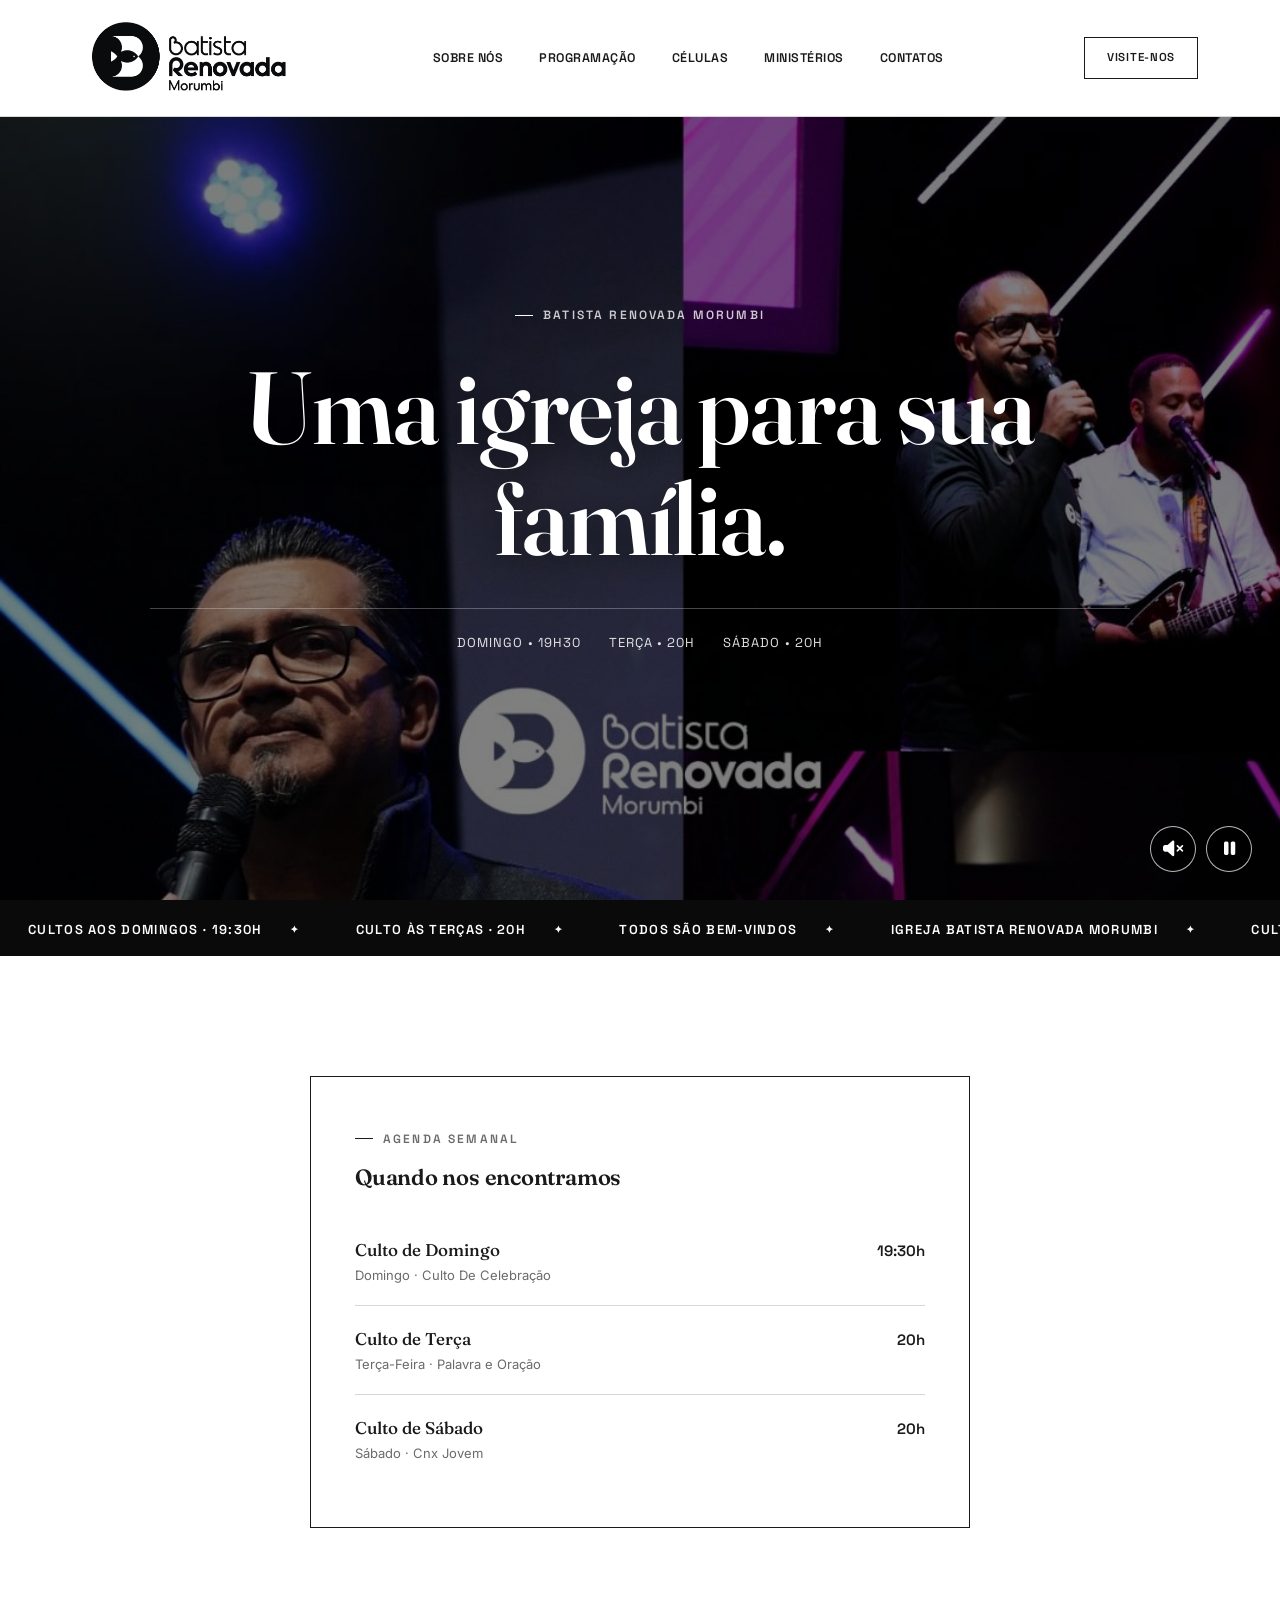
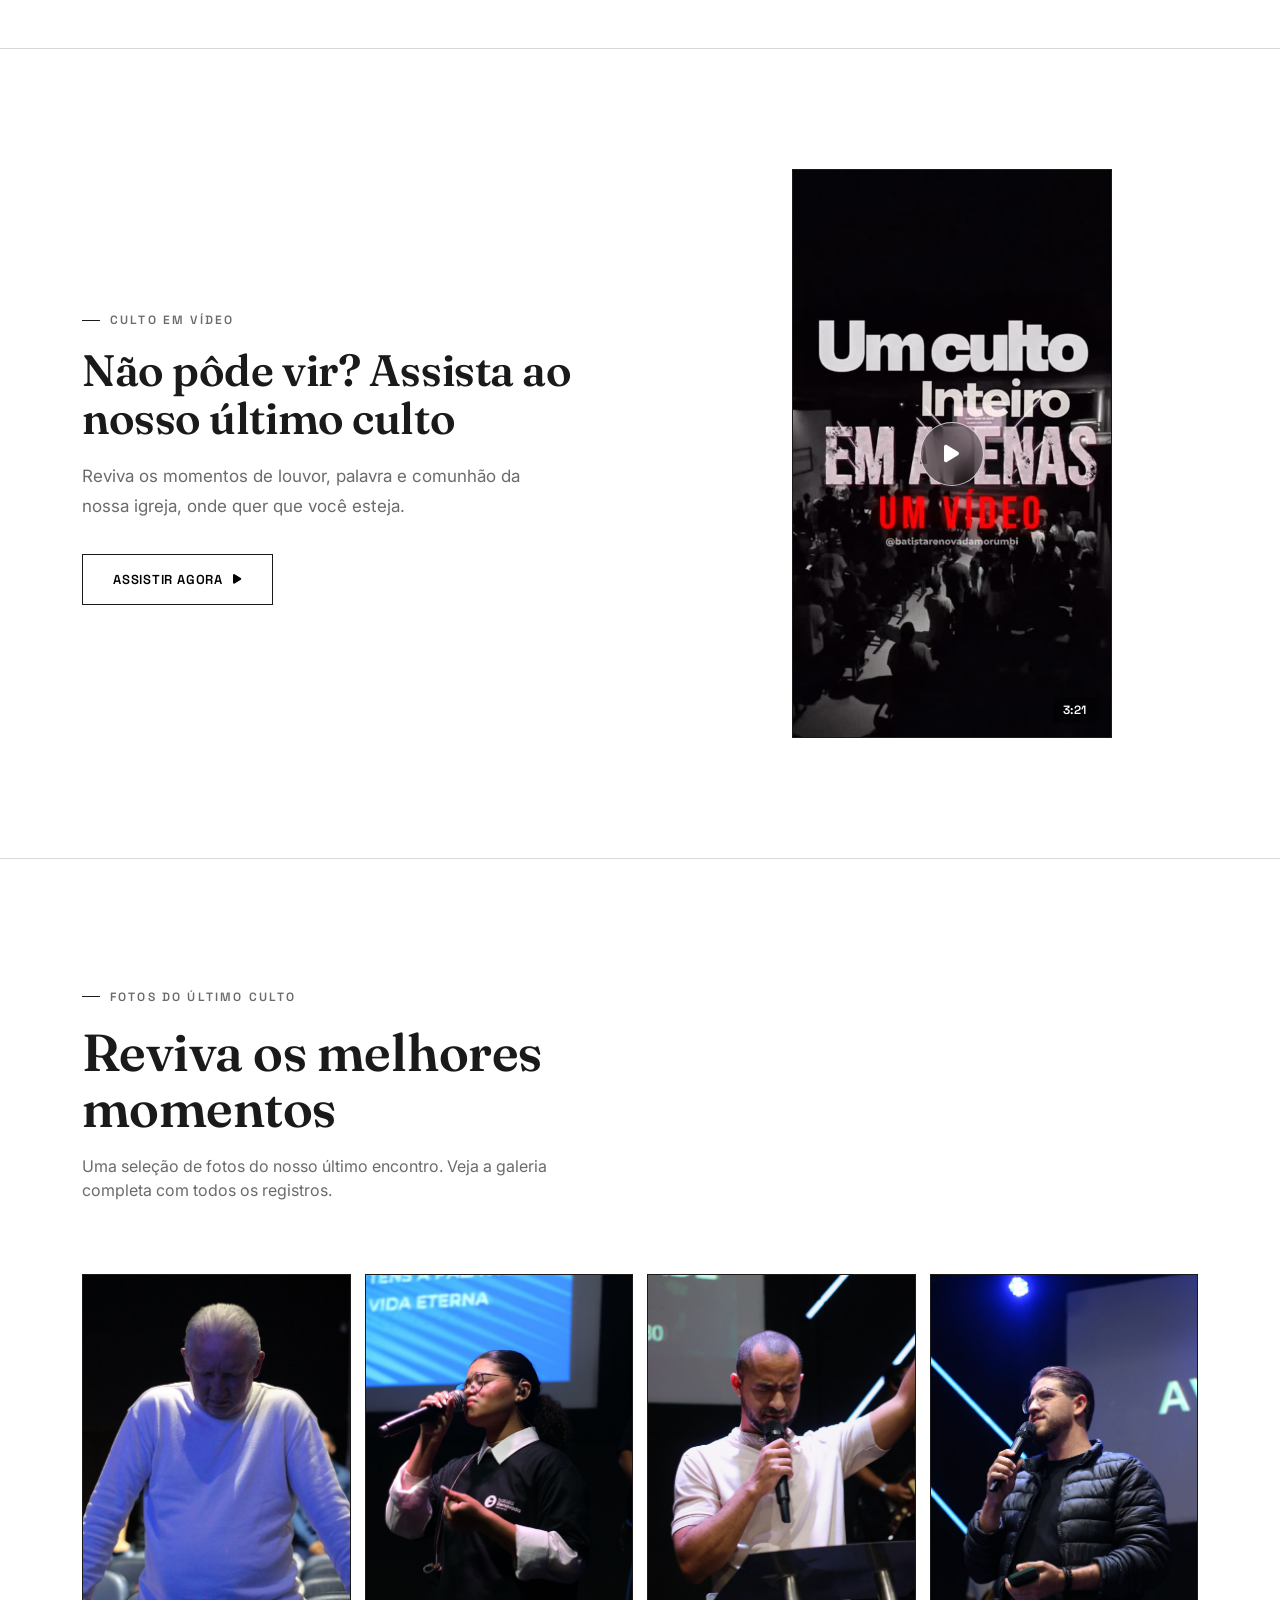
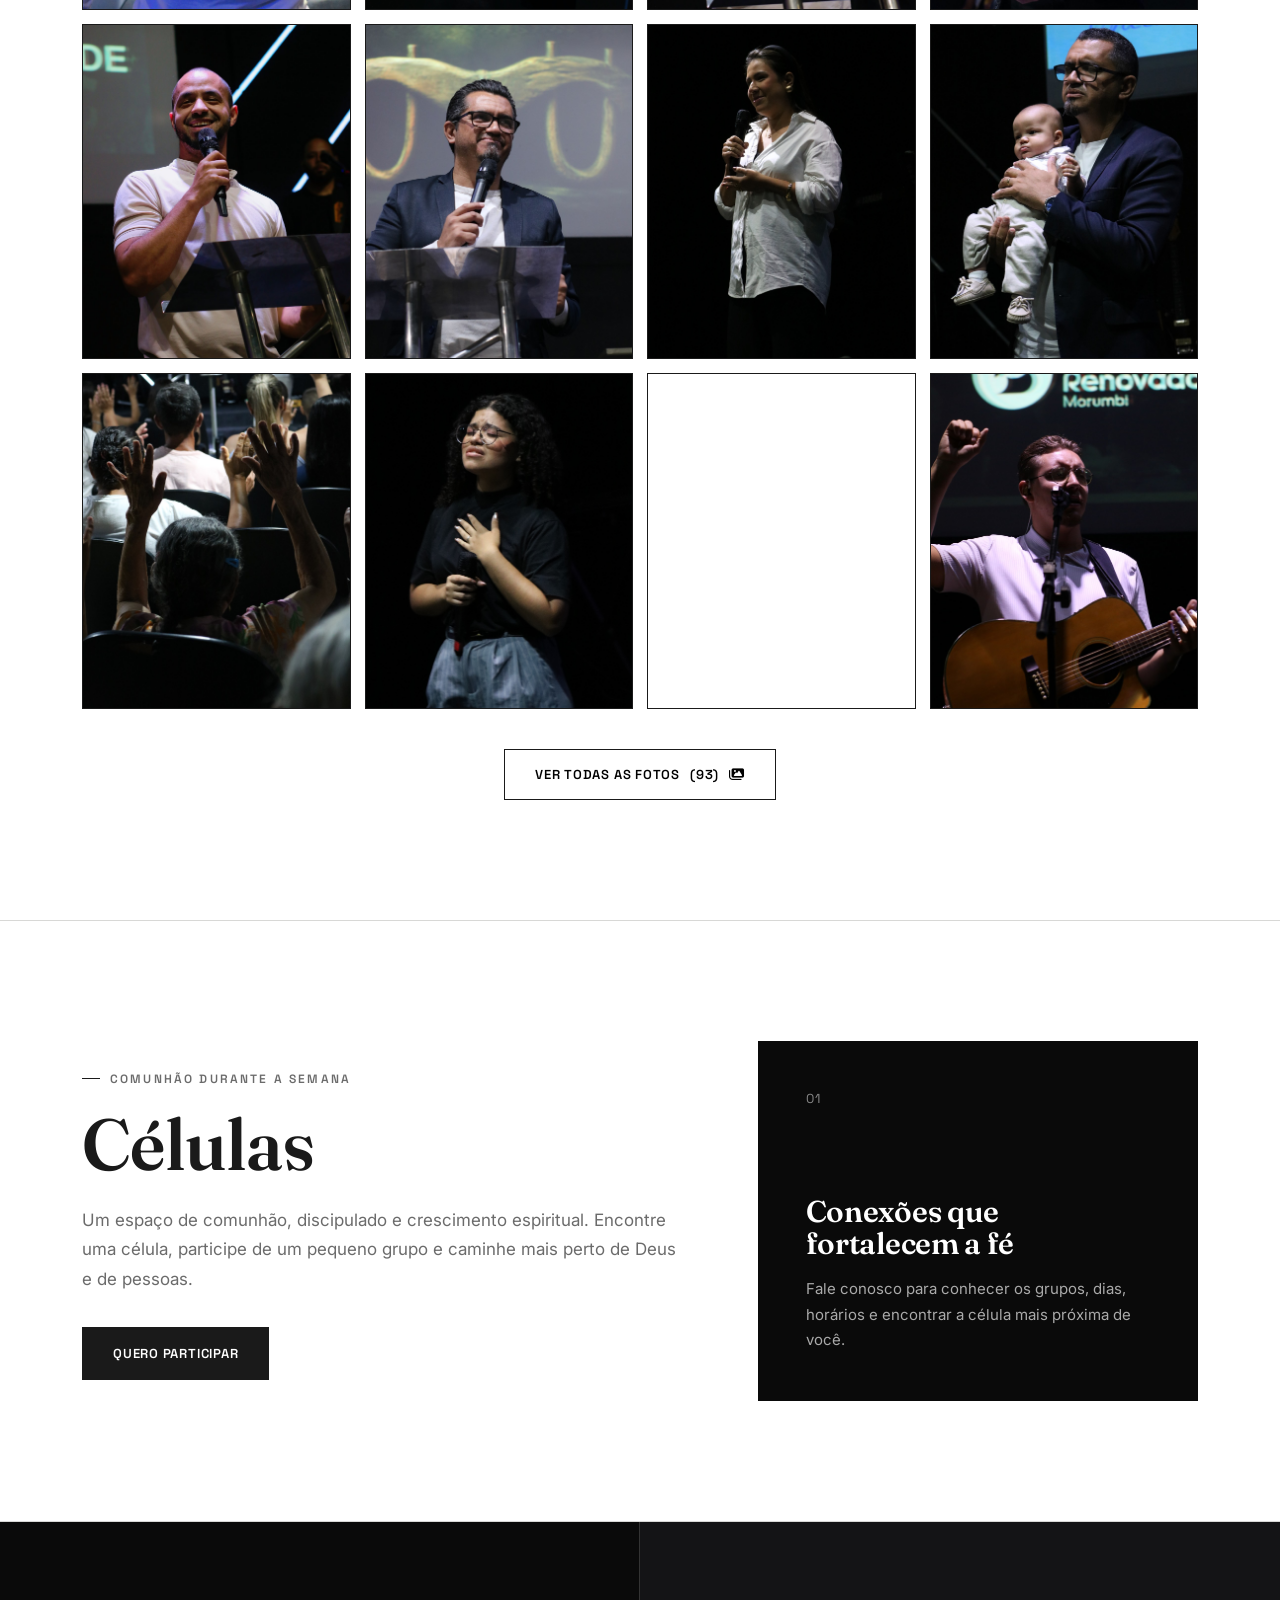
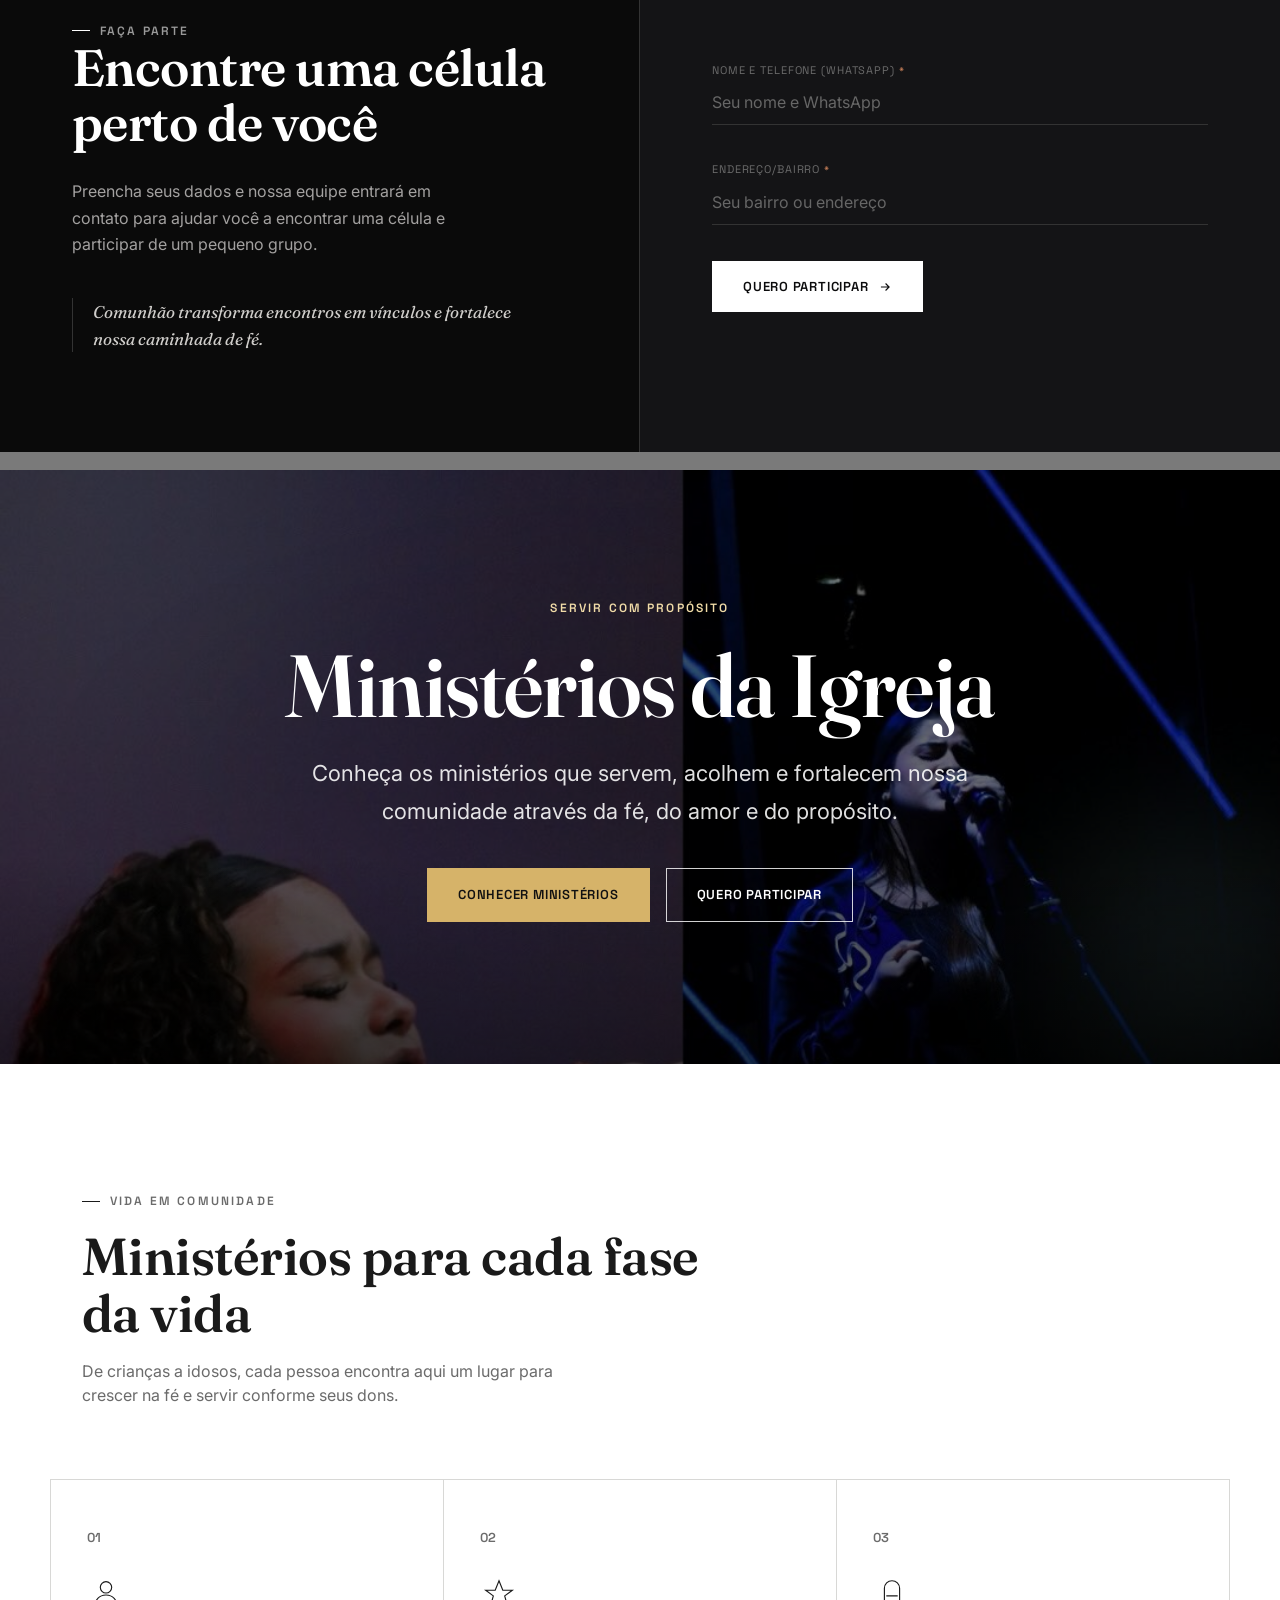
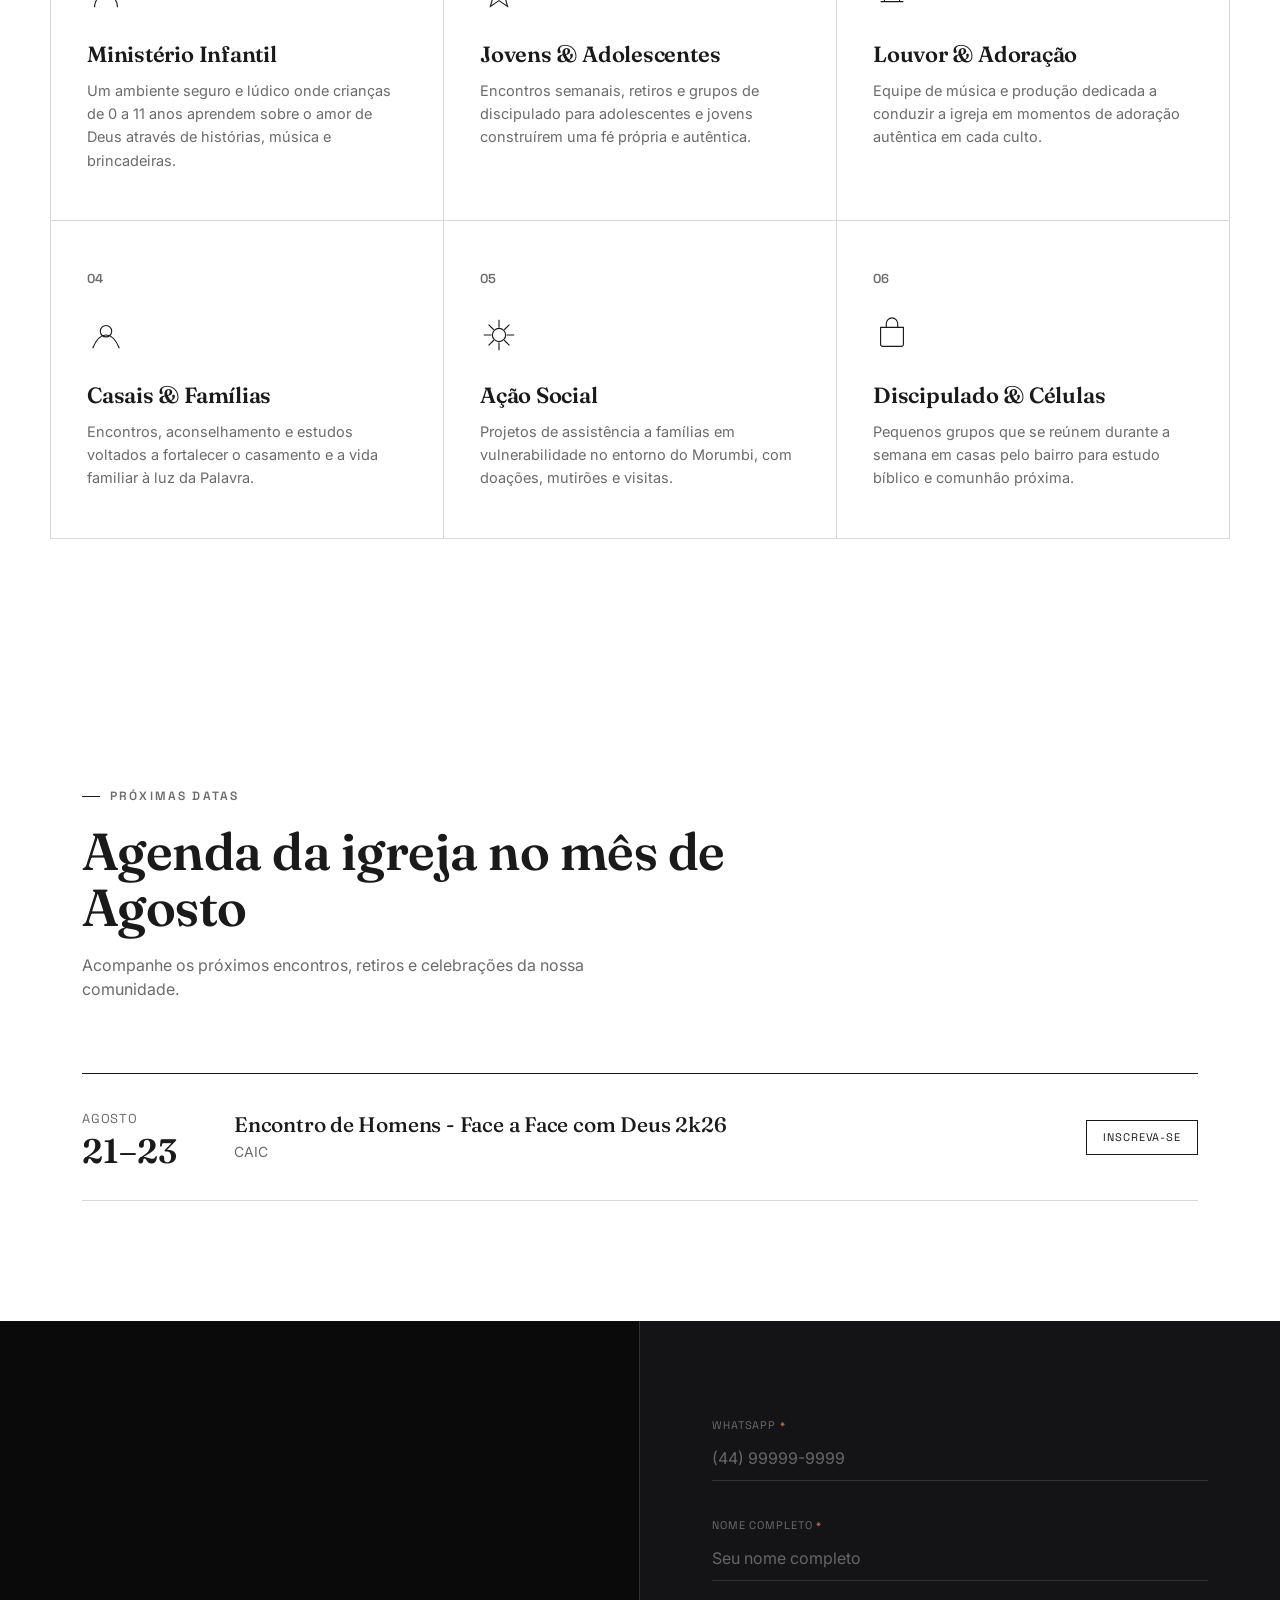
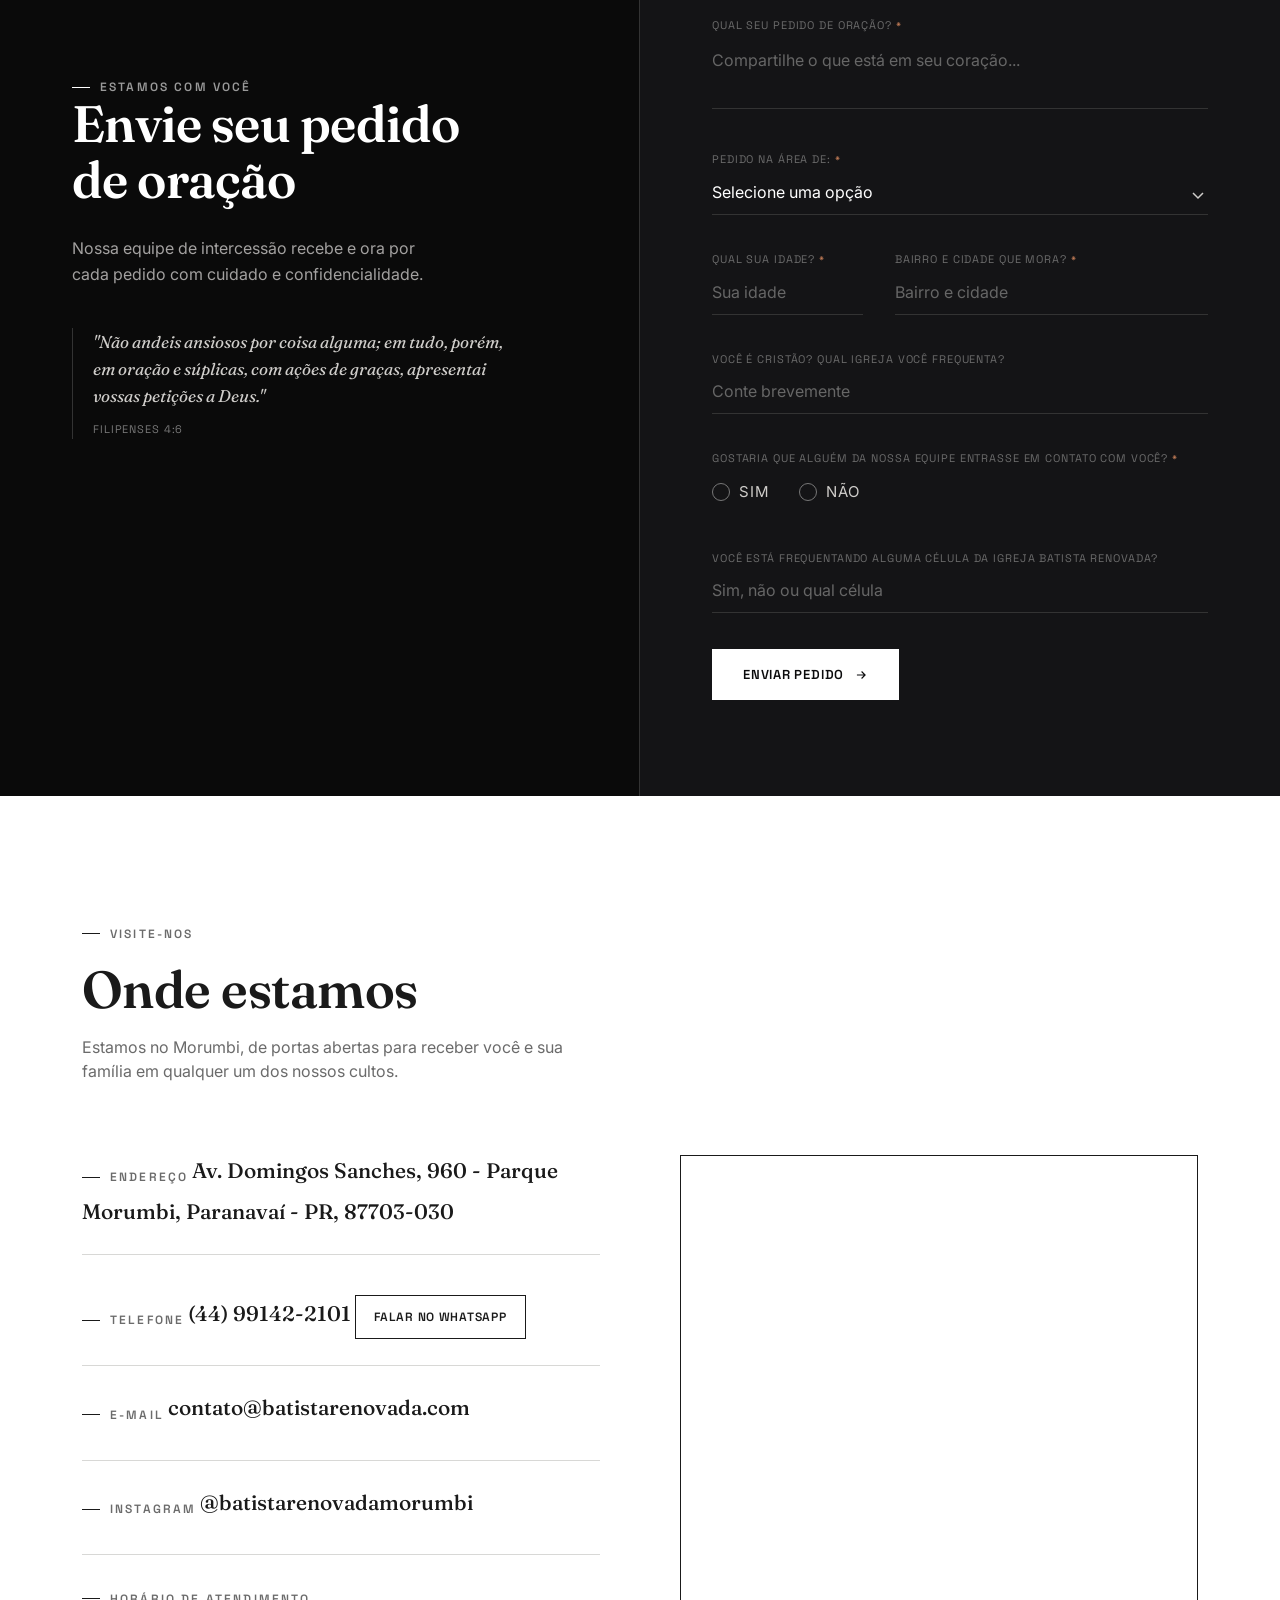
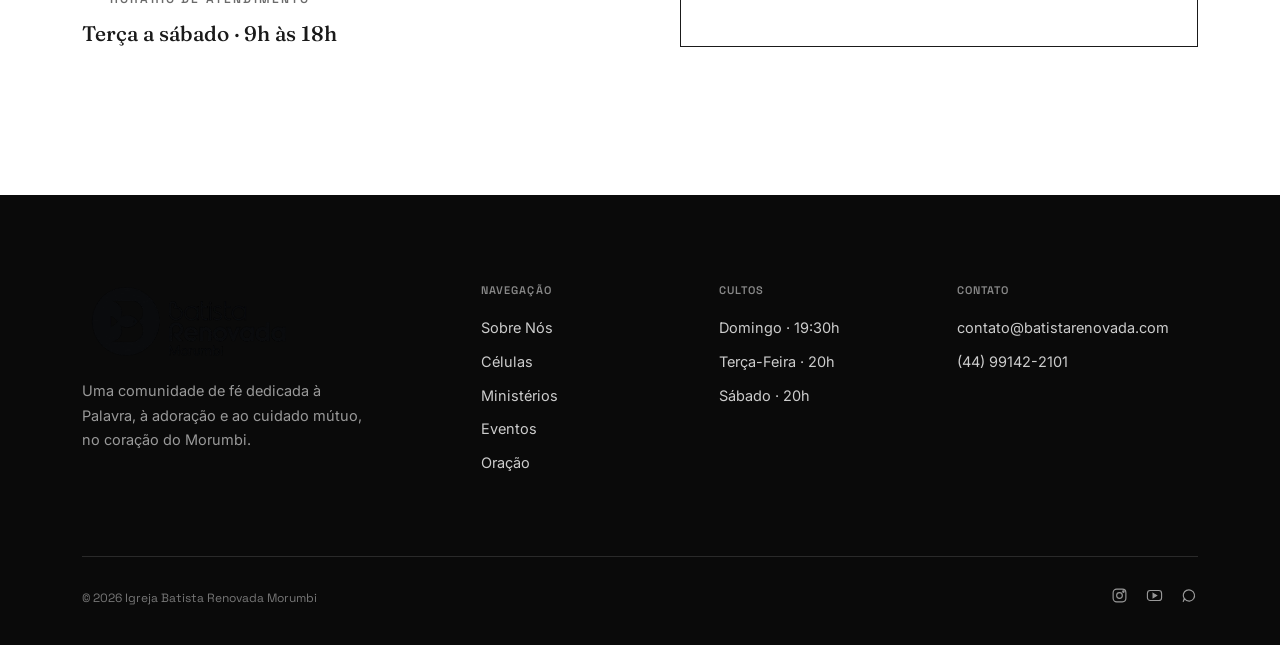
==== commit 994d9f66: "atualizaçao agenda agosto e ministério" ====
--- a/index.html
+++ b/index.html
@@ -335,15 +335,6 @@
         </div>
         <a class="event-tag" href="https://s0hv0asb.forms.app/facehomens" target="_blank" rel="noopener" aria-label="Inscreva-se no Encontro de Homens - Face a Face com Deus 2k26">Inscreva-se</a>
       </div>
-      <div class="event-row">
-        <div class="event-date"><span class="d">Agosto</span><span class="num">01</span></div>
-        <div class="event-info">
-          <h3></h3>
-          <p></p>
-          <p class="event-time">
-        </div>
-        <div class="event-tag"></div>
-      </div>
     </div>
   </div>
 </section>
--- a/style.css
+++ b/style.css
@@ -520,14 +520,15 @@
 /* ============ HERO MINISTÉRIOS ============ */
 .ministries-hero{
   position:relative;
-  min-height:80vh;
+  min-height:68vh;
   display:grid;
   place-items:center;
   overflow:hidden;
-  padding:140px 32px 110px;
+  padding:95px 32px;
   color:var(--white);
   background:
-    linear-gradient(rgba(0,0,0,0.5), rgba(0,0,0,0.5)),
+    radial-gradient(ellipse at center, rgba(0,0,0,0.2), transparent 68%),
+    linear-gradient(rgba(0,0,0,0.52), rgba(0,0,0,0.52)),
     url("assets/adoracao-01.jpg") center 0 / cover no-repeat;
 }
 .ministries-hero::after{
@@ -594,6 +595,7 @@
 }
 
 /* ============ MINISTÉRIOS ============ */
+#ministerios-lista{scroll-margin-top:96px;}
 .min-grid{
   display:grid;grid-template-columns:repeat(3,1fr);gap:1px;
   background:var(--line);border:1px solid var(--line);
@@ -887,7 +889,7 @@
   .watch-thumb{max-width:260px;}
   .culto-grid{grid-template-columns:repeat(3, 1fr);}
   .culto-modal-thumbs{grid-template-columns:repeat(4, 1fr);}
-  .ministries-hero{min-height:76vh;padding:120px 24px 90px;}
+  .ministries-hero{min-height:68vh;padding:86px 24px;}
   .min-grid{grid-template-columns:1fr;}
   .prayer-section{grid-template-columns:1fr;}
   .prayer-text{padding:90px 32px 60px;border-right:none;border-bottom:1px solid var(--line-dark);}
@@ -919,7 +921,7 @@
   .culto-viewer-nav{position:absolute;top:50%;transform:translateY(-50%);z-index:2;width:42px;height:42px;font-size:24px;}
   .culto-viewer-prev{left:8px;}
   .culto-viewer-next{right:8px;}
-  .ministries-hero{min-height:78vh;padding:110px 20px 78px;}
+  .ministries-hero{min-height:72vh;padding:80px 20px;}
   .ministries-hero__actions .btn{width:100%;justify-content:center;}
   .footer-top{grid-template-columns:1fr;}
   .footer-bottom{flex-direction:column;gap:16px;align-items:flex-start;}
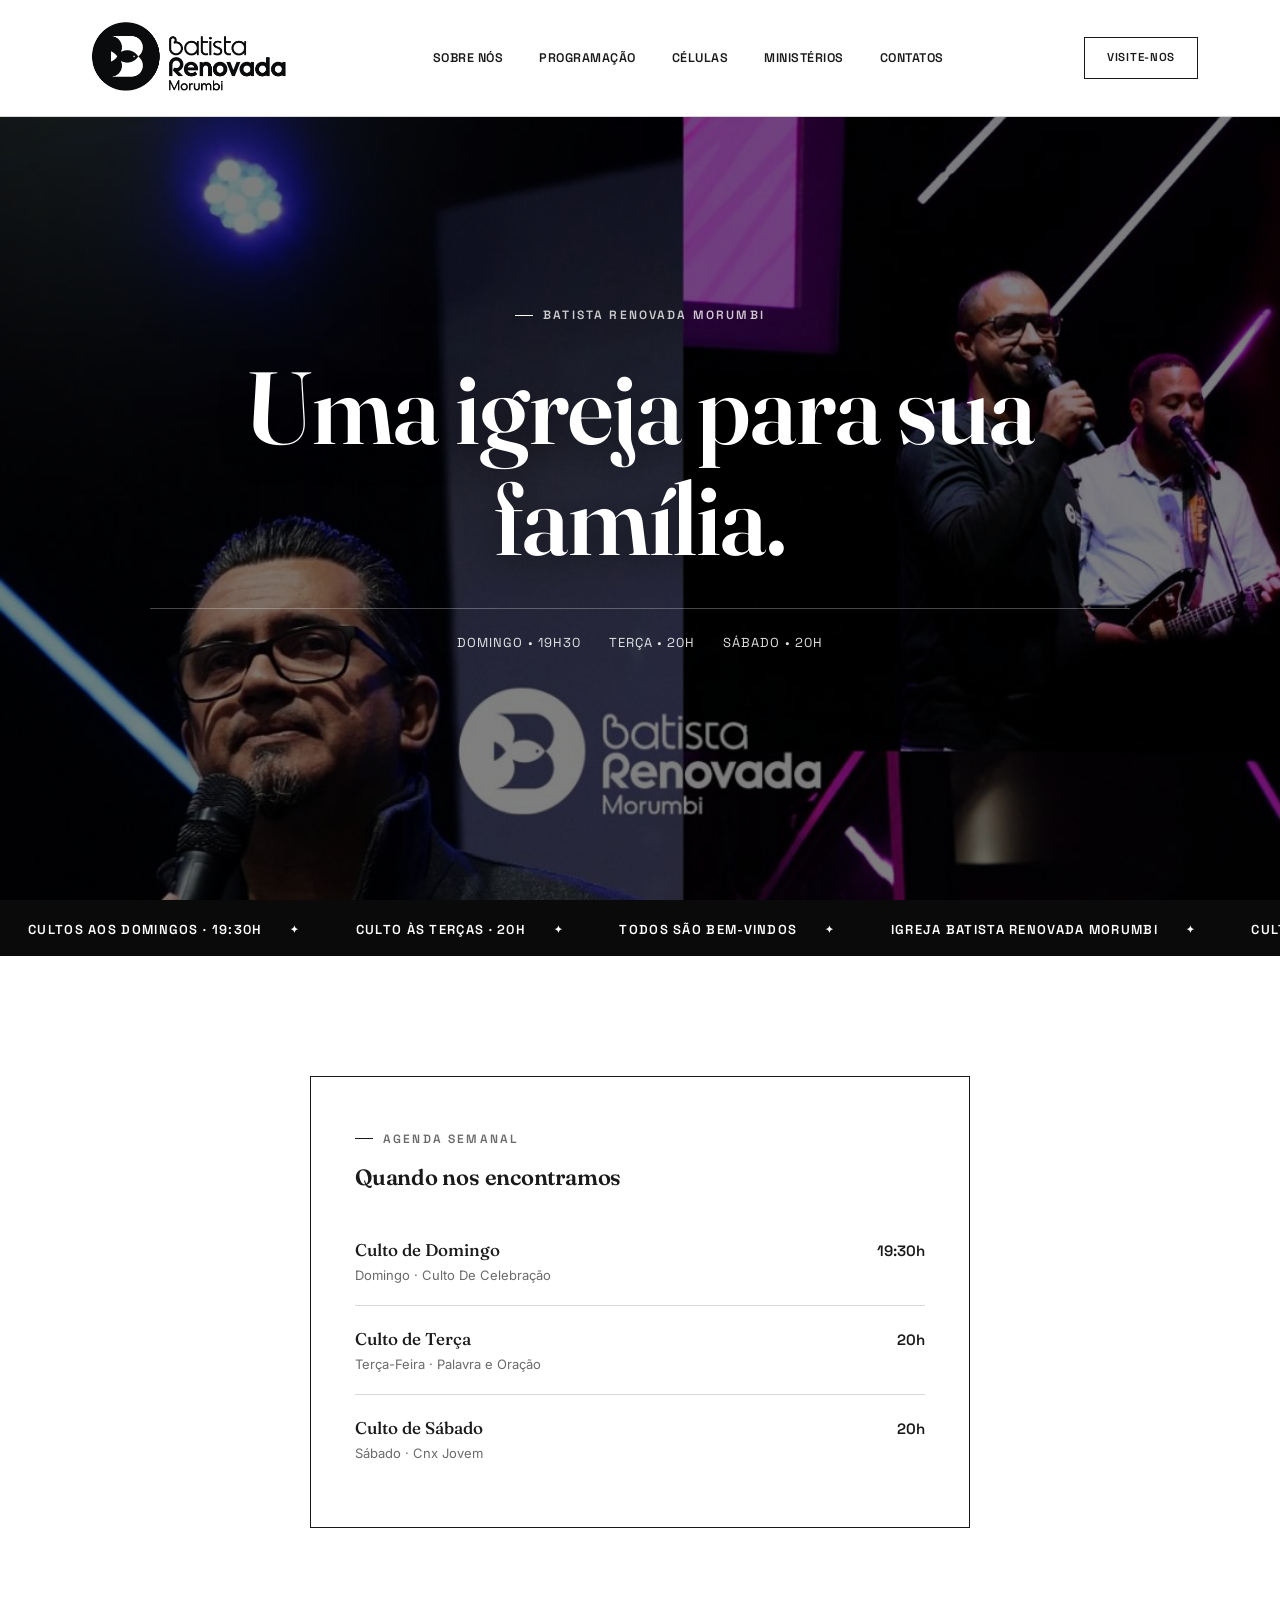
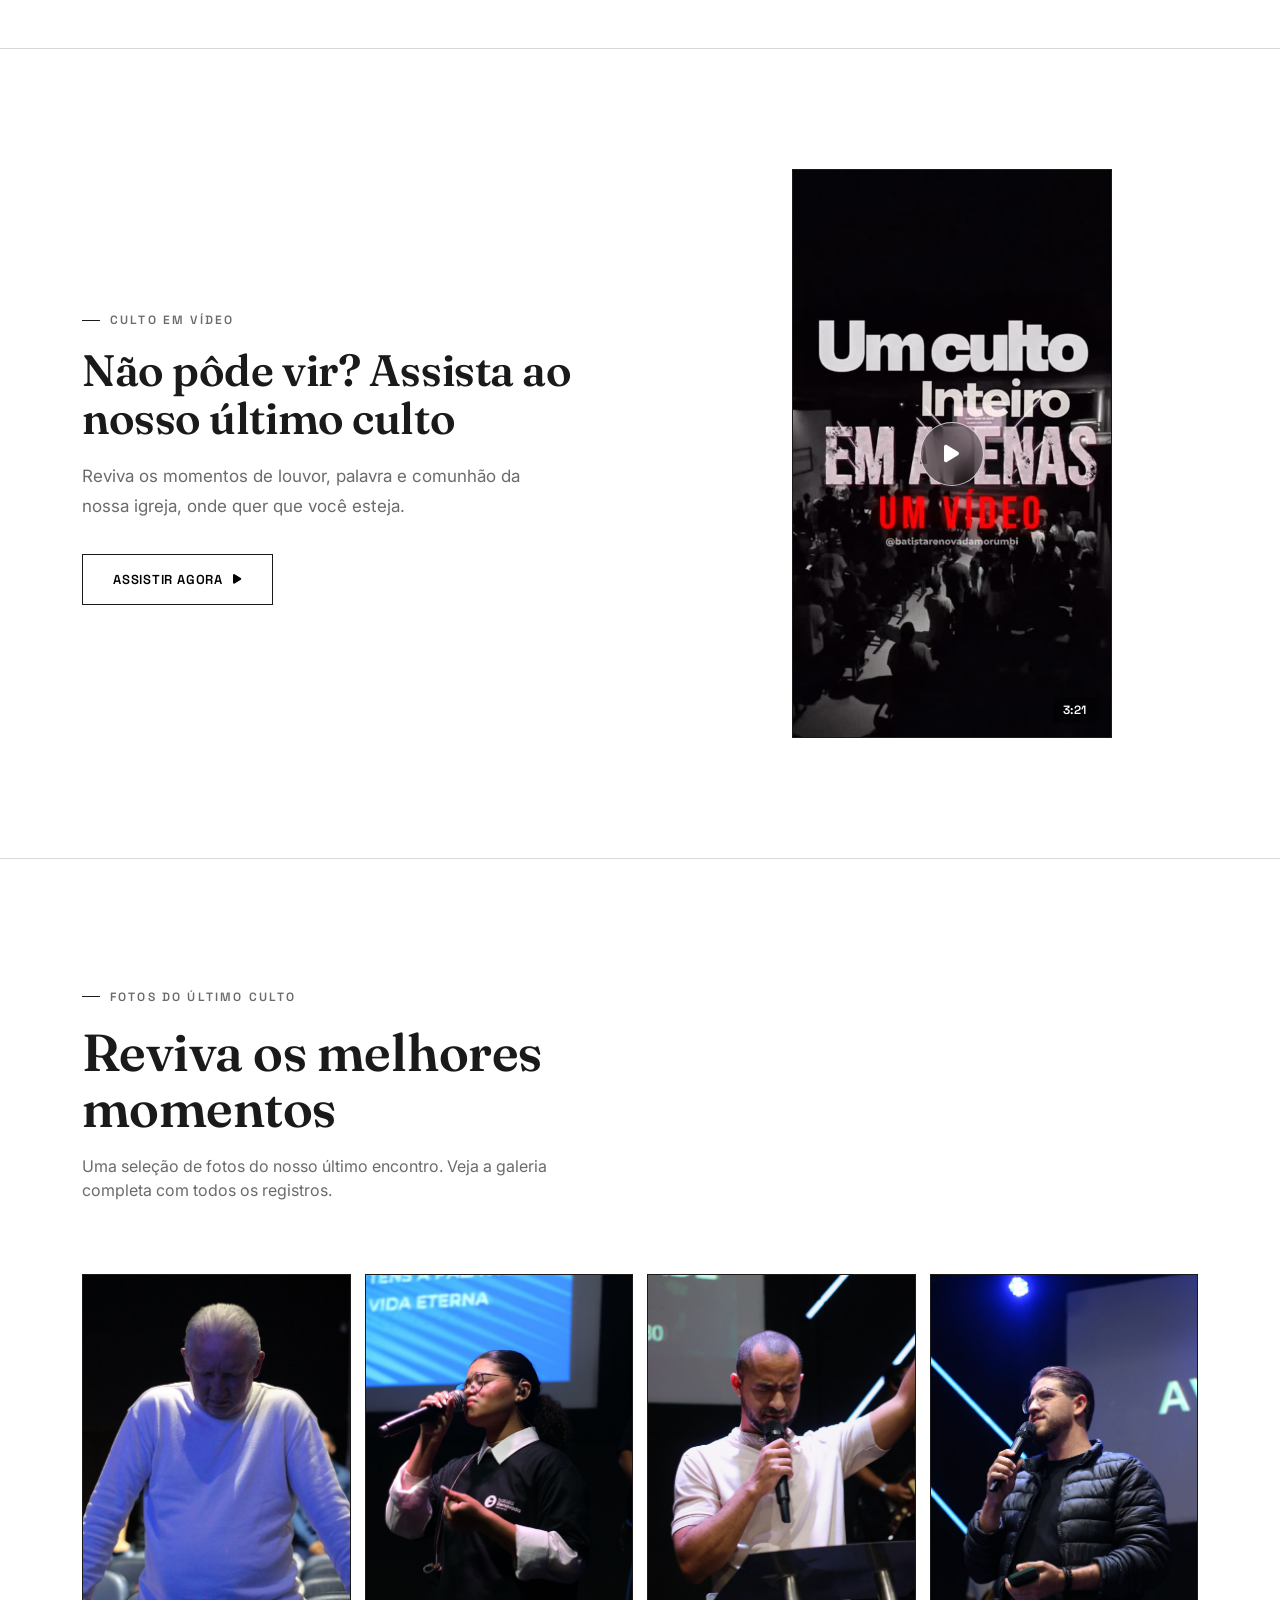
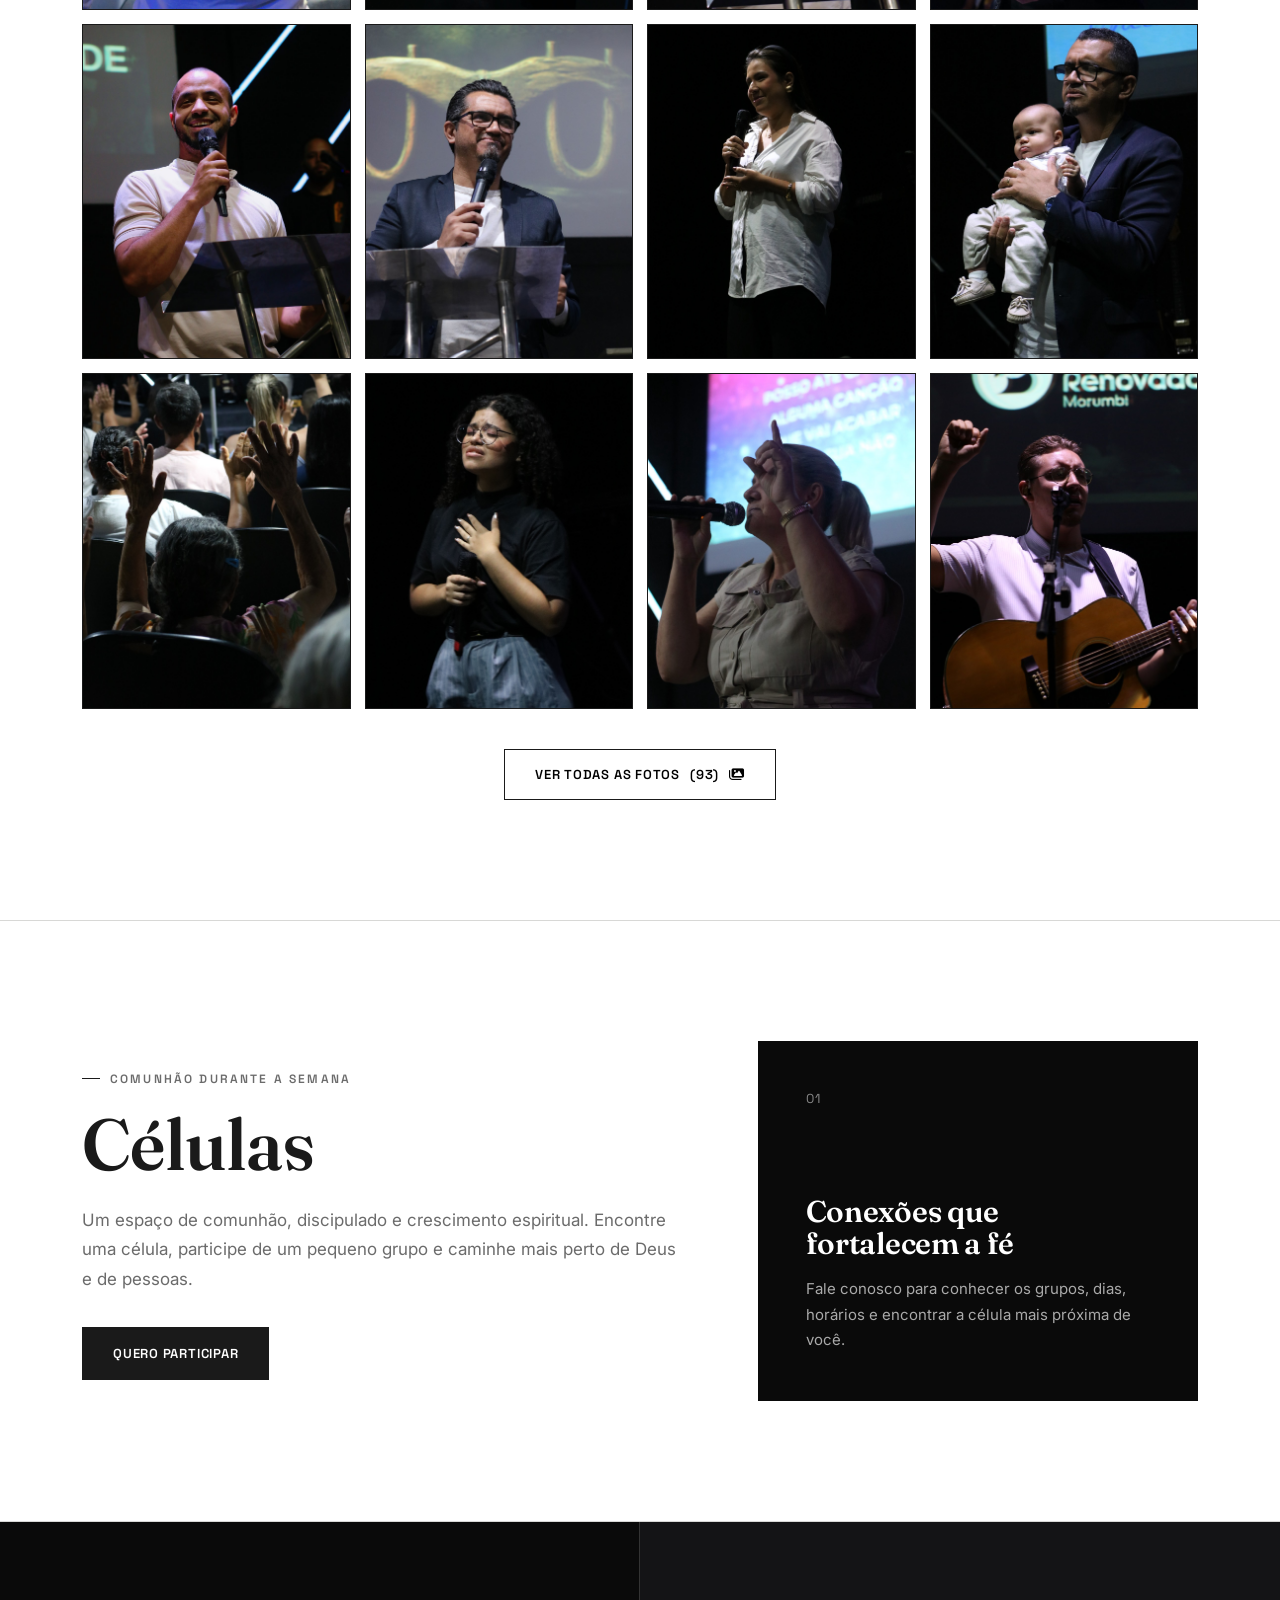
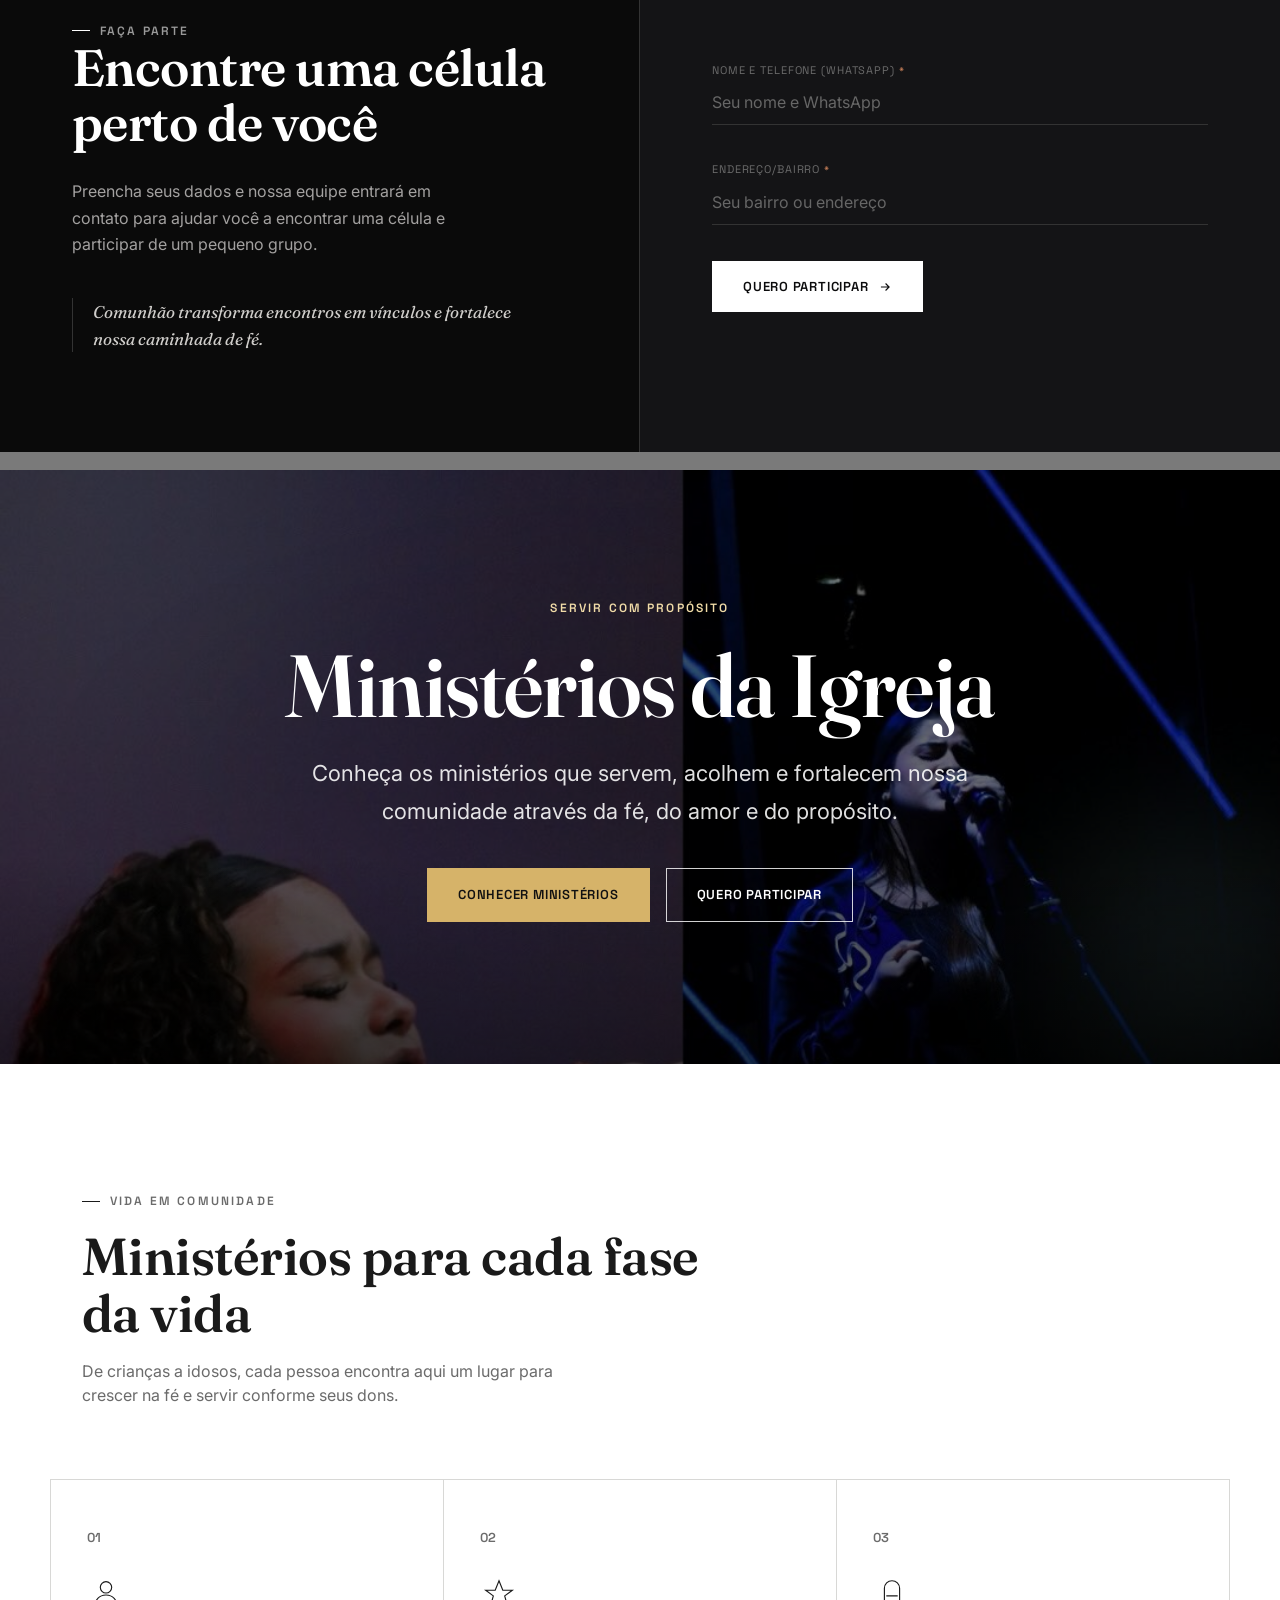
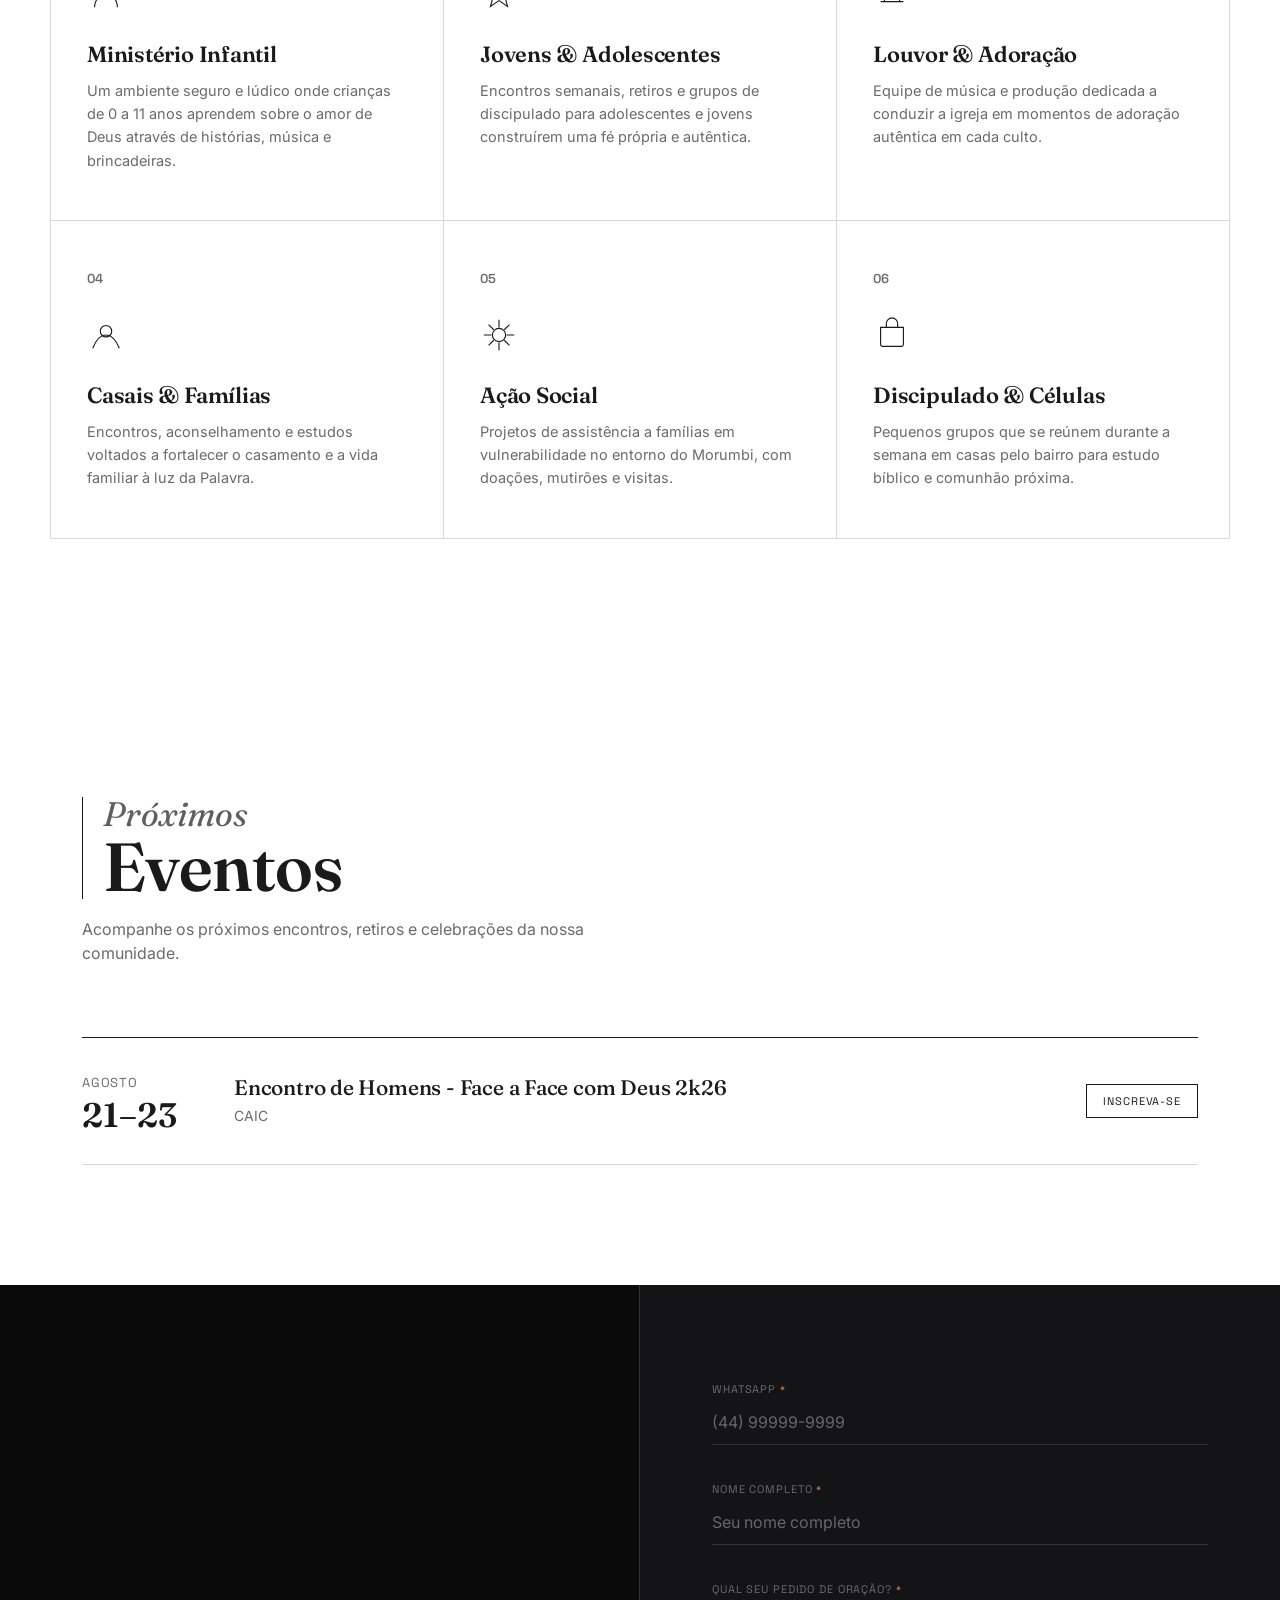
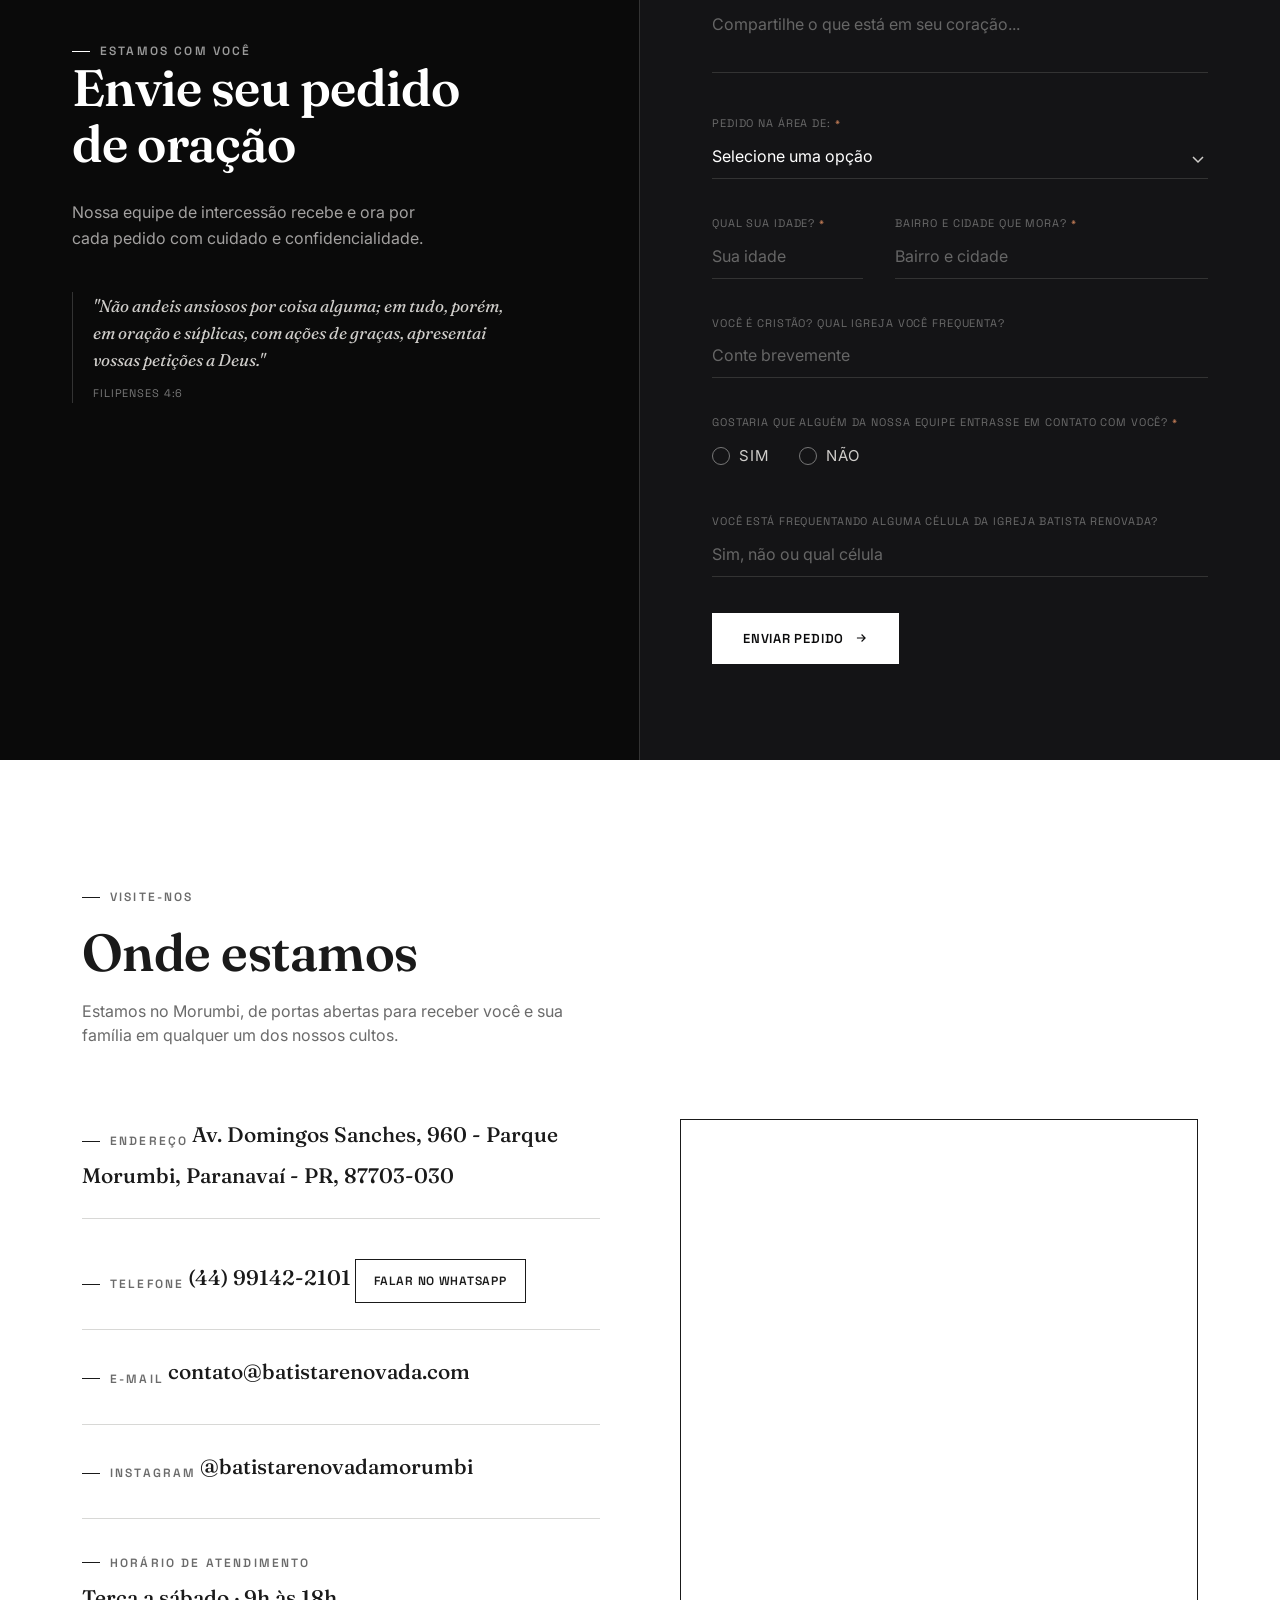
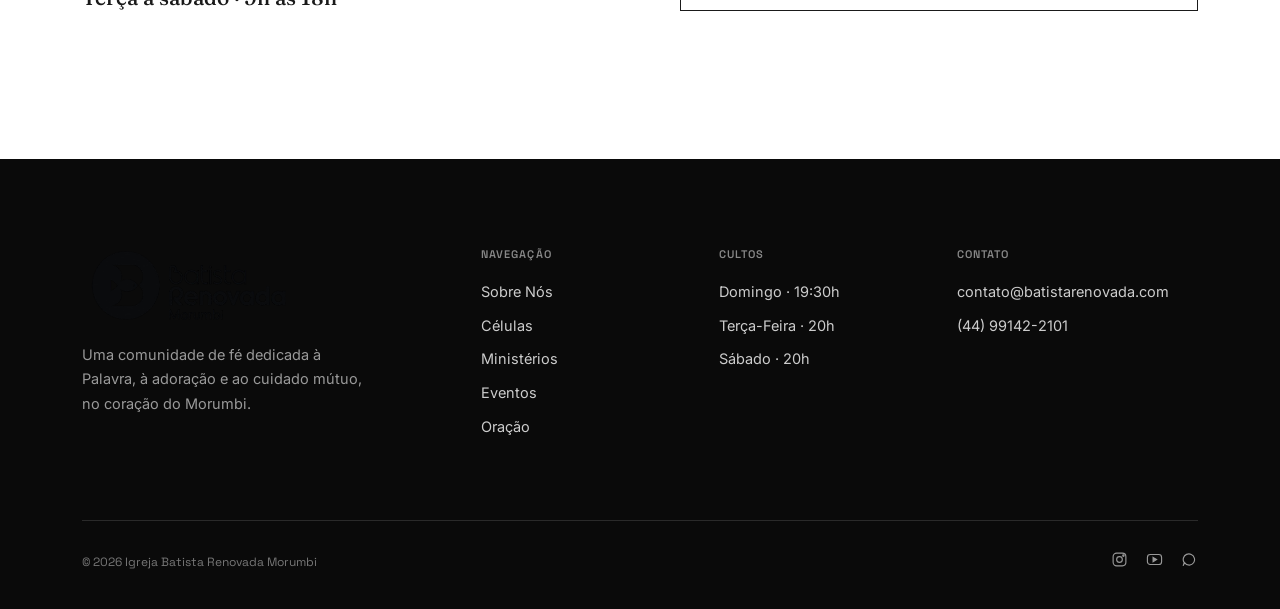
==== commit 5ac683e5: "atualizaçao hero" ====
--- a/index.html
+++ b/index.html
@@ -58,7 +58,7 @@
   <div class="wrap">
     <div class="hero-content">
       <div class="eyebrow hero-eyebrow">Batista Renovada Morumbi</div>
-      <h1>Uma igreja para sua família.</h1>
+      <h1><span class="hero-title-line">Uma igreja</span> <span class="hero-title-line">para sua família.</span></h1>
       <div class="hero-meta">
         <div>Domingo • 19h30</div>
         <div>Terça • 20h</div>
@@ -321,8 +321,7 @@
 <section class="section section-bone" id="eventos">
   <div class="wrap">
     <div class="s-head">
-      <div class="eyebrow">Próximas datas</div>
-      <h2>Agenda da igreja no mês de Agosto</h2>
+      <h2 class="events-title"><span class="events-title__lead">Próximos</span><span class="events-title__main">Eventos</span></h2>
       <p>Acompanhe os próximos encontros, retiros e celebrações da nossa comunidade.</p>
     </div>
 
--- a/style.css
+++ b/style.css
@@ -618,6 +618,31 @@
 .min-line{width:100%;height:1px;background:var(--line);margin:24px 0 0;}
 
 /* ============ EVENTOS ============ */
+.s-head .events-title{
+  display:flex;
+  width:fit-content;
+  flex-direction:column;
+  gap:2px;
+  border-left:1px solid var(--ink);
+  padding-left:20px;
+}
+.events-title__lead{
+  color:#5f5f5f;
+  font-family:var(--display);
+  font-size:clamp(24px,2.8vw,34px);
+  font-style:italic;
+  font-weight:400;
+  line-height:1;
+  letter-spacing:0;
+}
+.events-title__main{
+  color:var(--ink);
+  font-family:var(--display);
+  font-size:clamp(42px,5.5vw,68px);
+  font-style:normal;
+  font-weight:600;
+  line-height:.98;
+}
 .events-list{border-top:1px solid var(--ink);}
 .event-row{
   display:grid;grid-template-columns:120px 1fr auto;gap:32px;align-items:center;
@@ -906,10 +931,11 @@
   .section{padding:80px 0;}
   .hero{padding:110px 20px 64px;}
   .hero{background-position:center center;}
-  .hero h1{font-size:clamp(44px, 15vw, 72px);}
+  .hero h1{margin-bottom:24px;font-size:clamp(38px,11.5vw,48px);}
+  .hero-title-line{display:block;white-space:nowrap;}
   .hero-video-controls{right:16px;bottom:16px;}
   .video-control{min-width:40px;width:40px;height:40px;font-size:16px;}
-  .hero-meta{flex-direction:column;gap:12px;}
+  .hero-meta{flex-direction:column;gap:12px;padding-top:18px;}
   .cells-card{min-height:300px;padding:32px;}
   .prayer-form-row{grid-template-columns:1fr;gap:0;}
   .prayer-form .btn{width:100%;justify-content:center;}
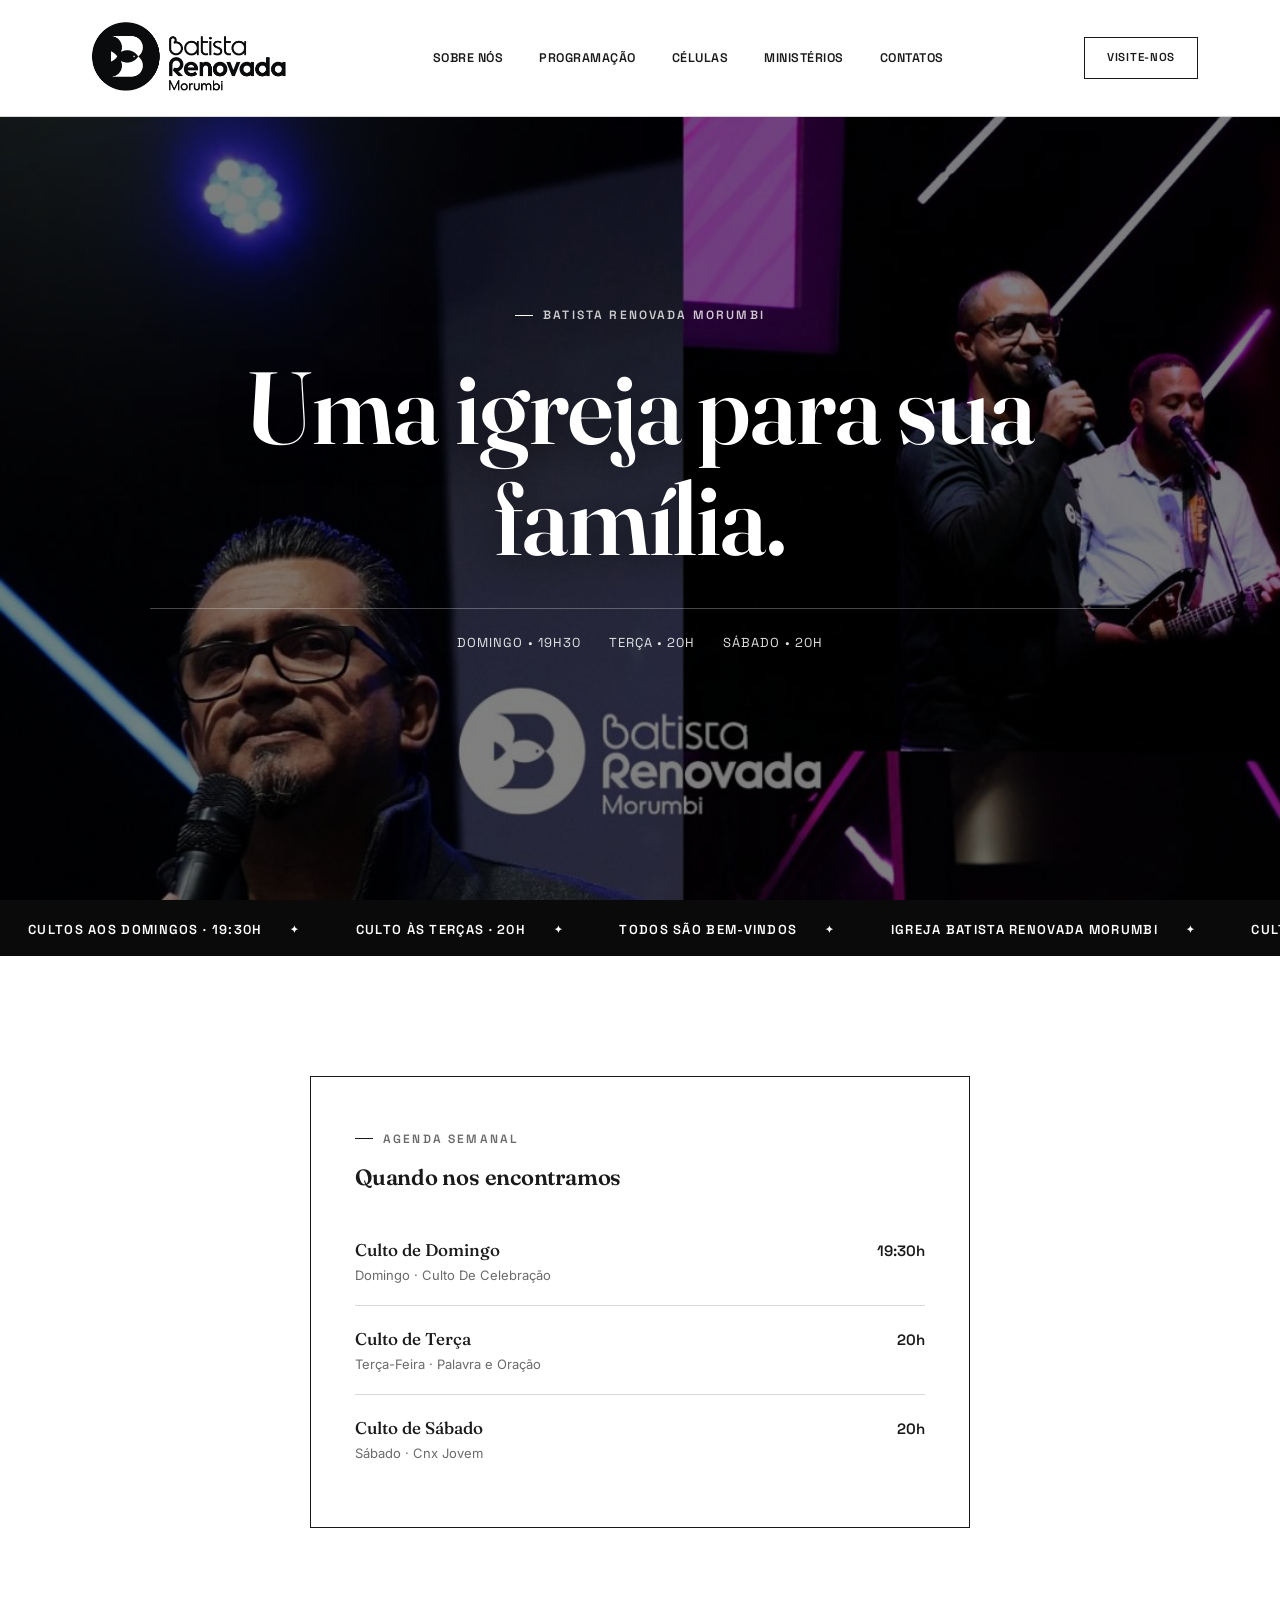
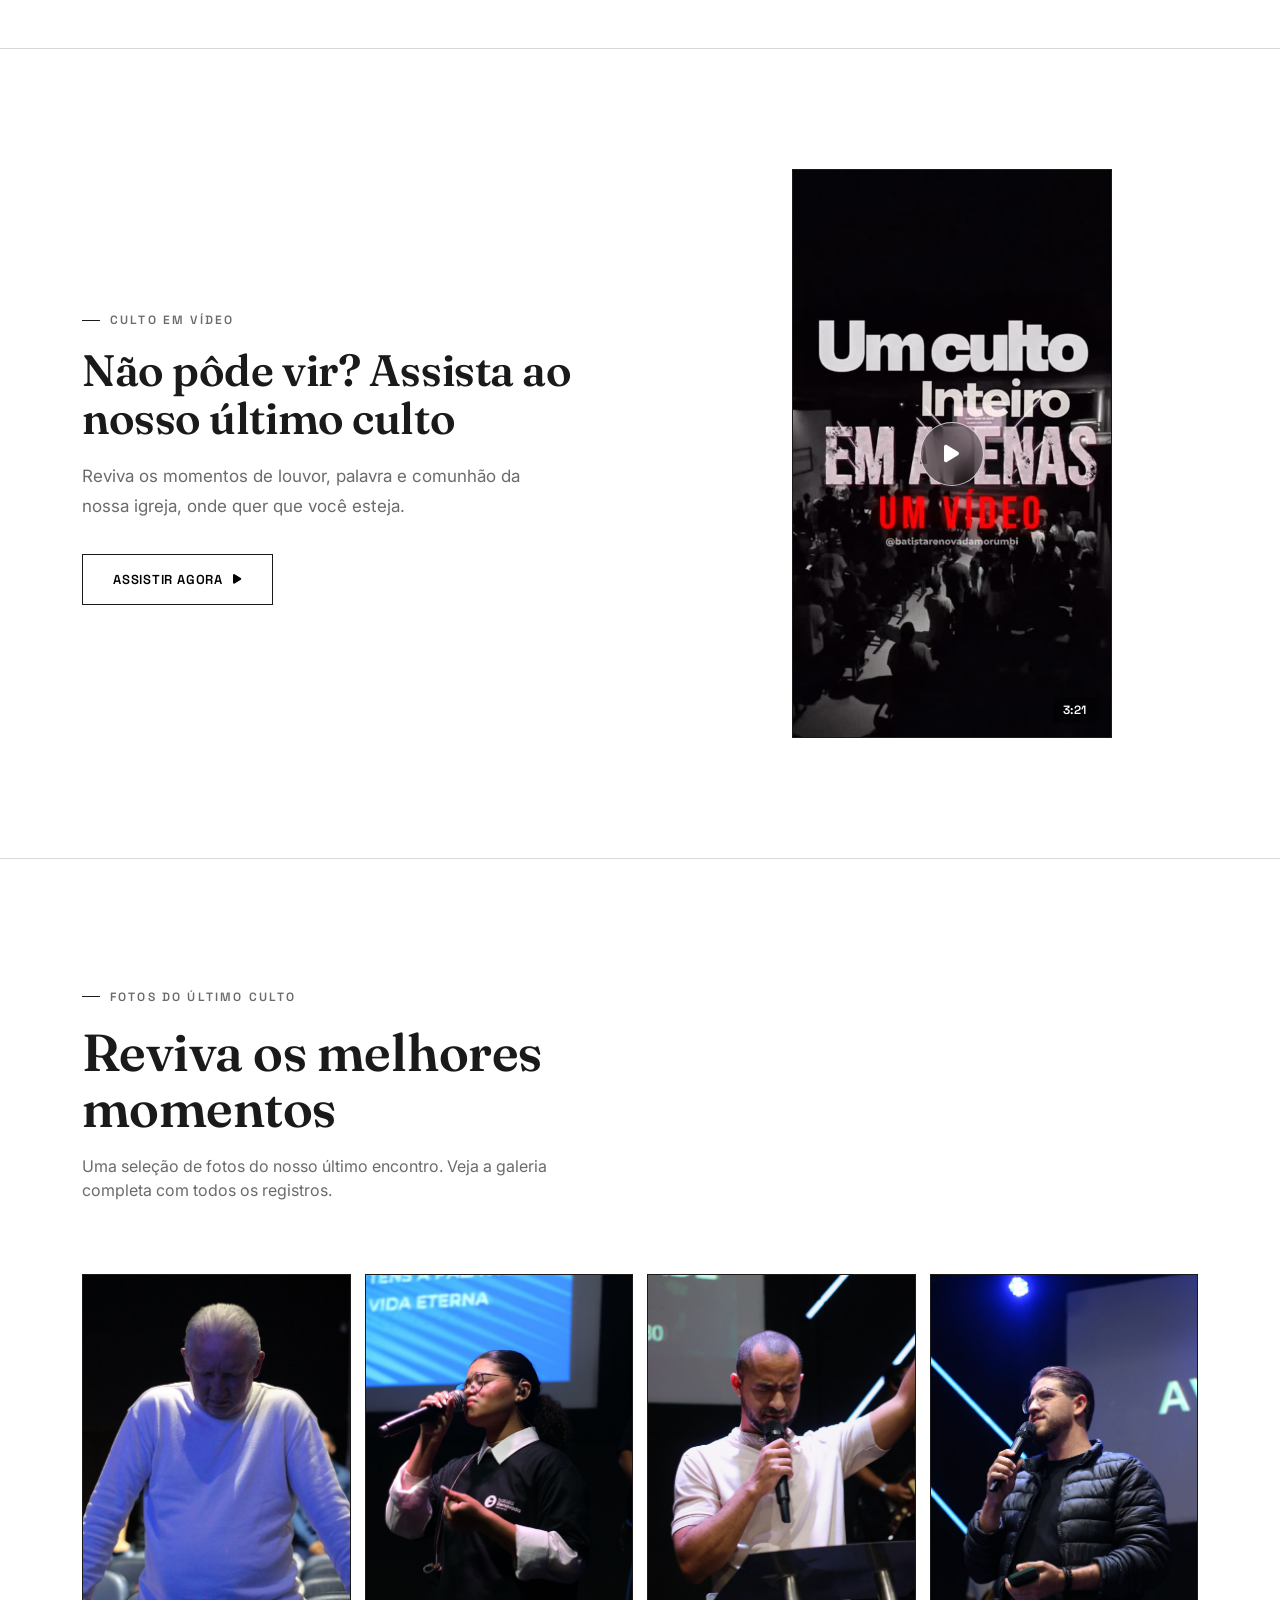
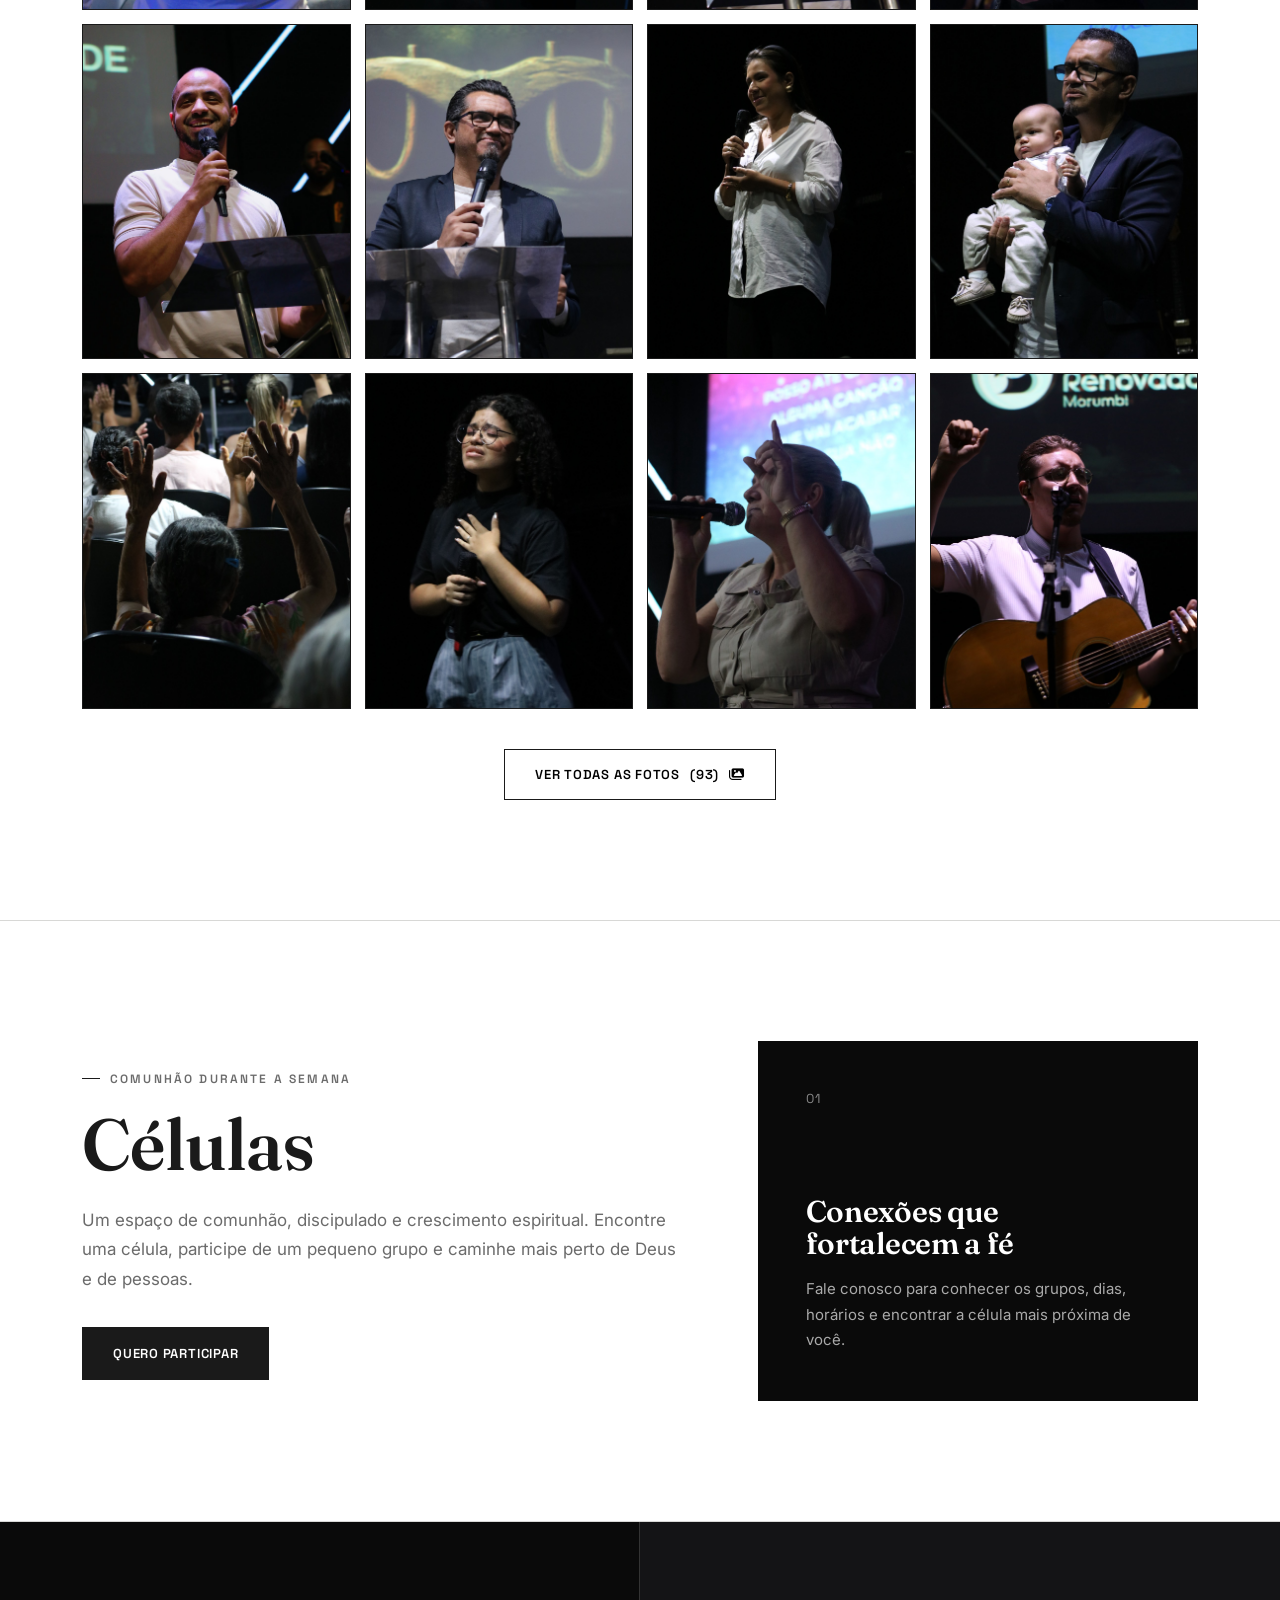
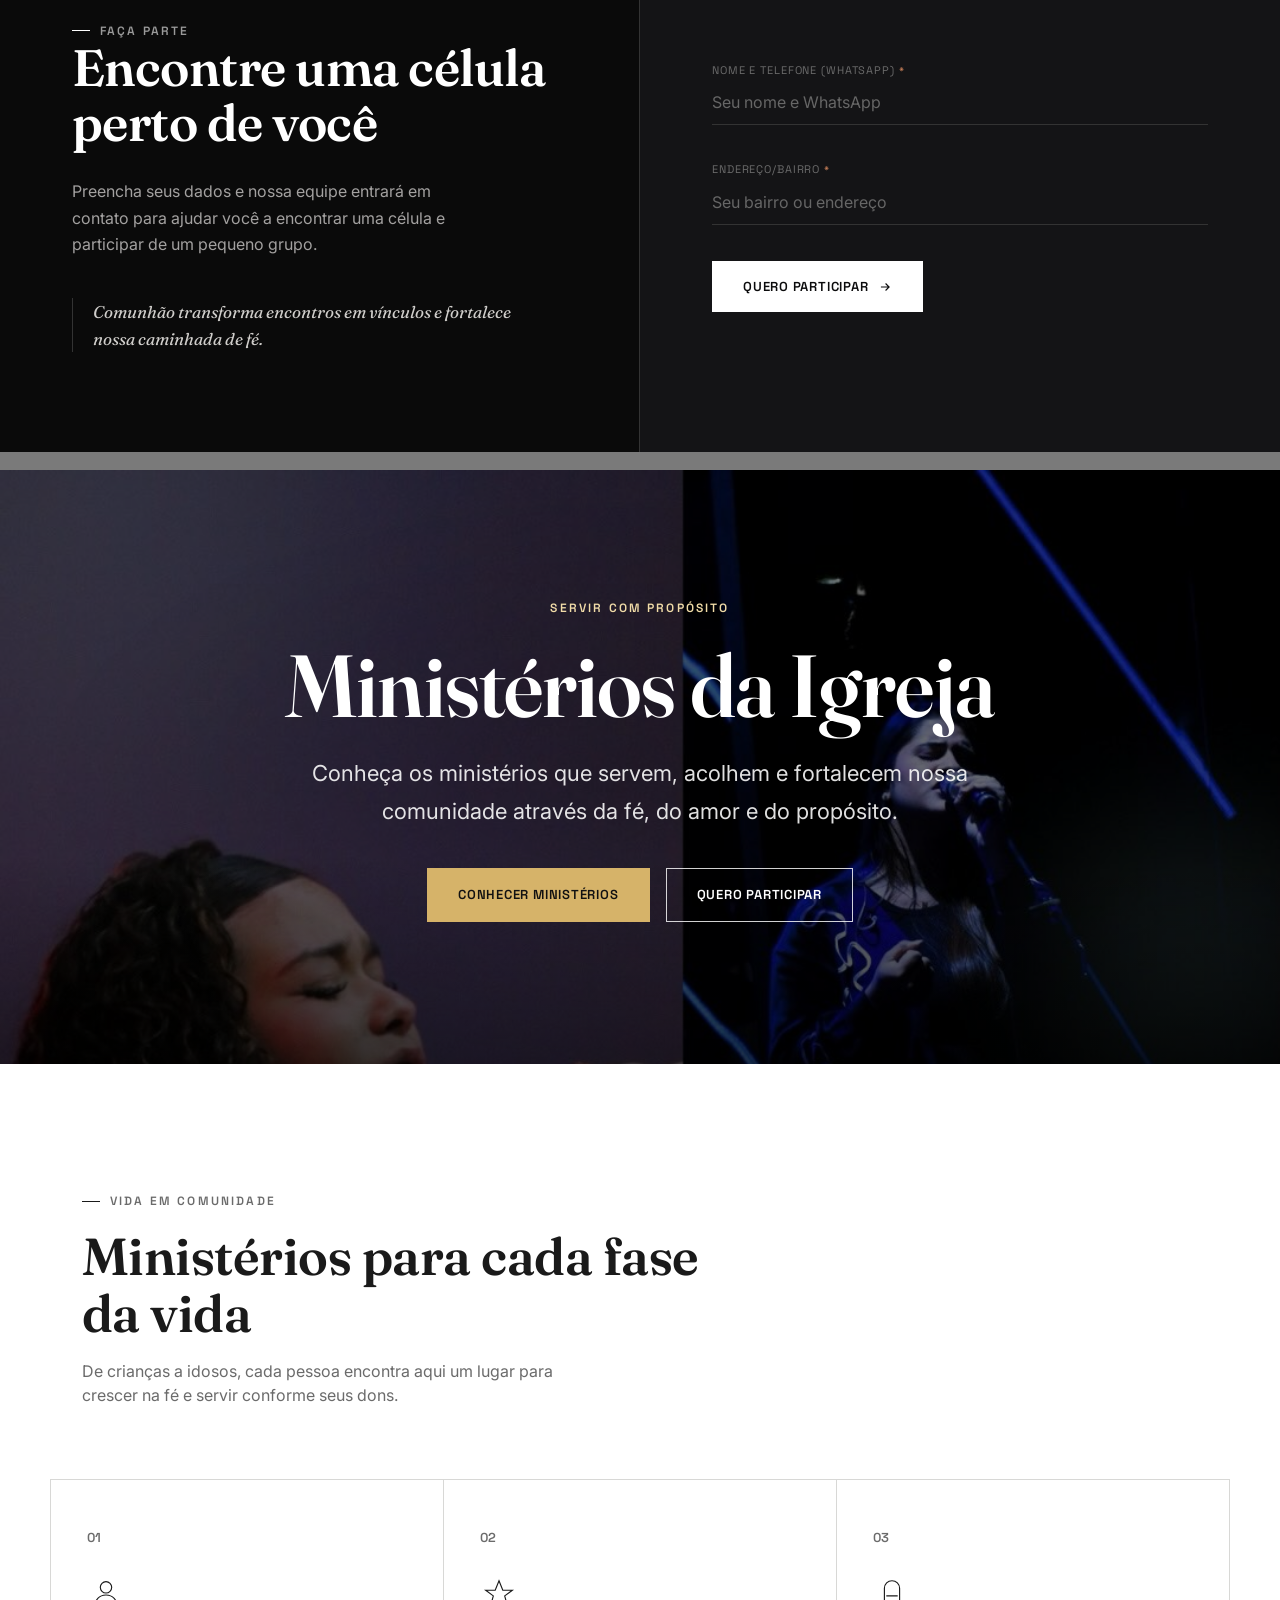
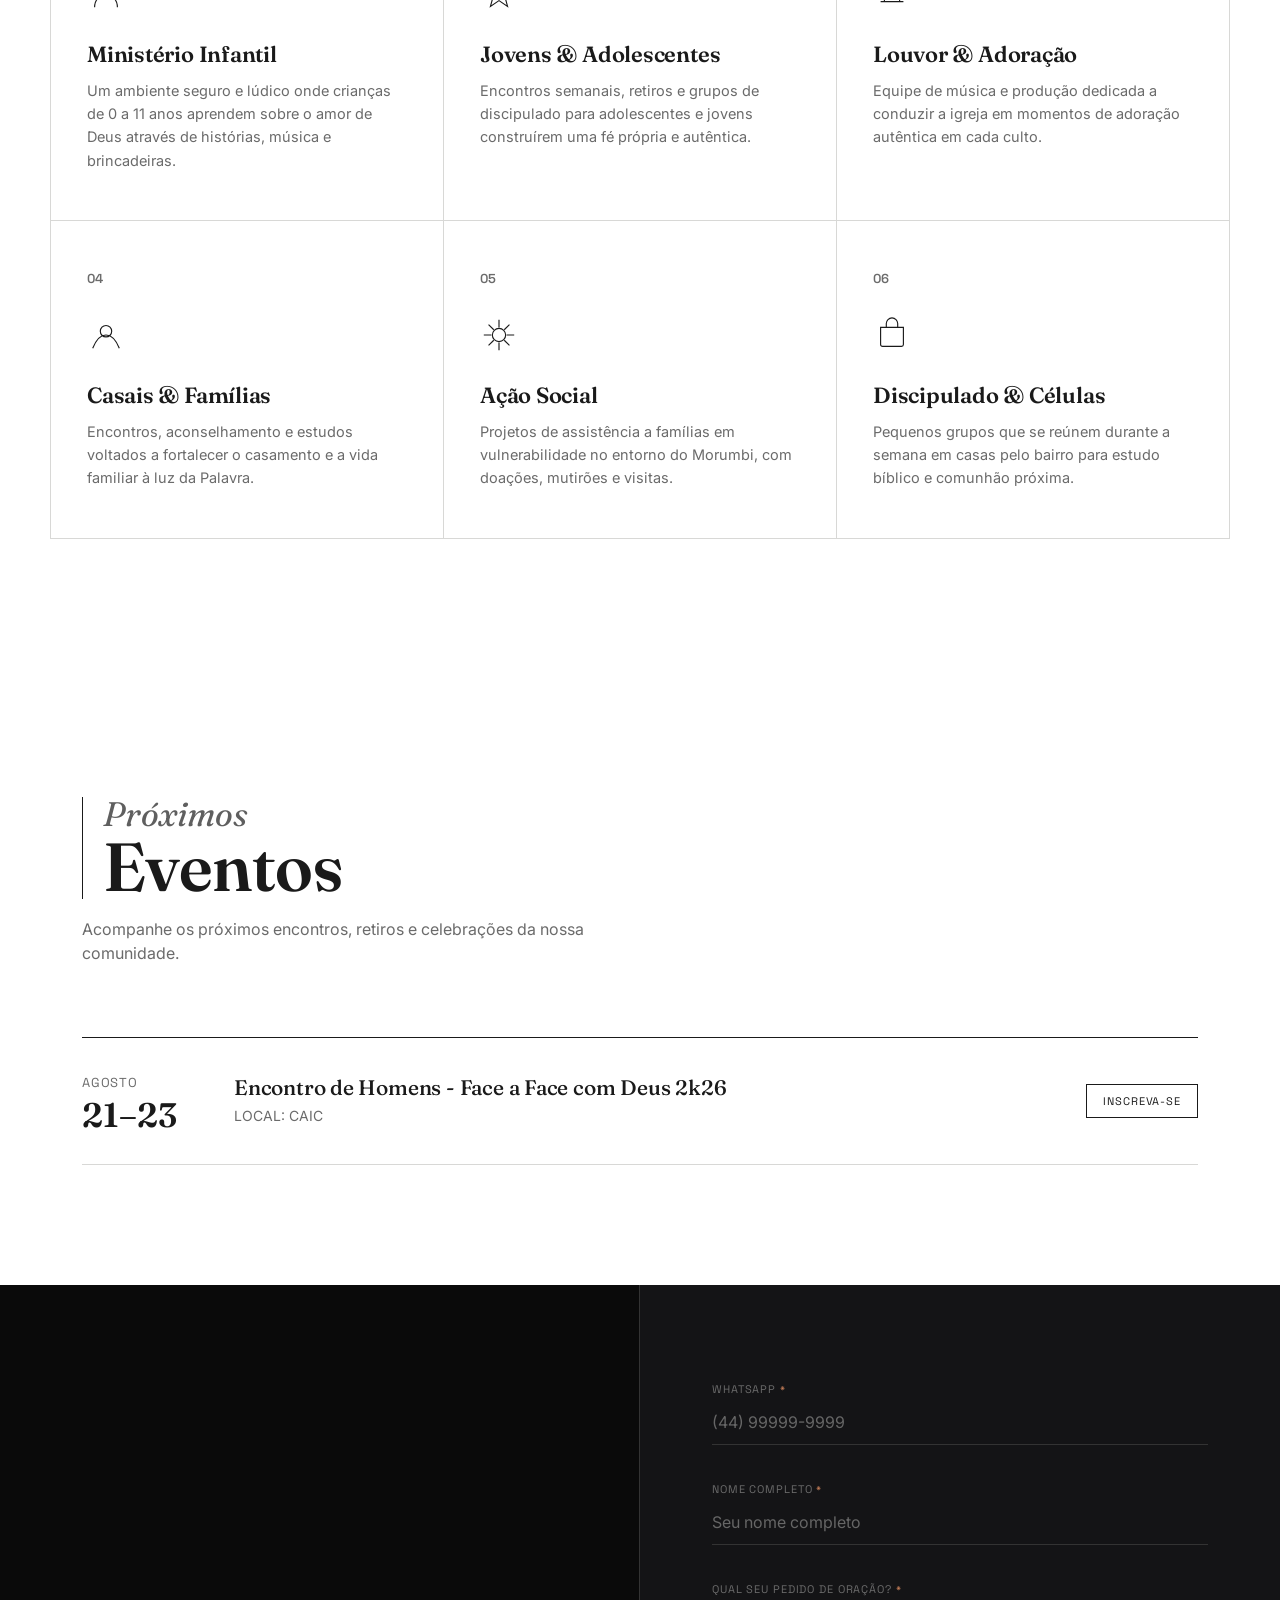
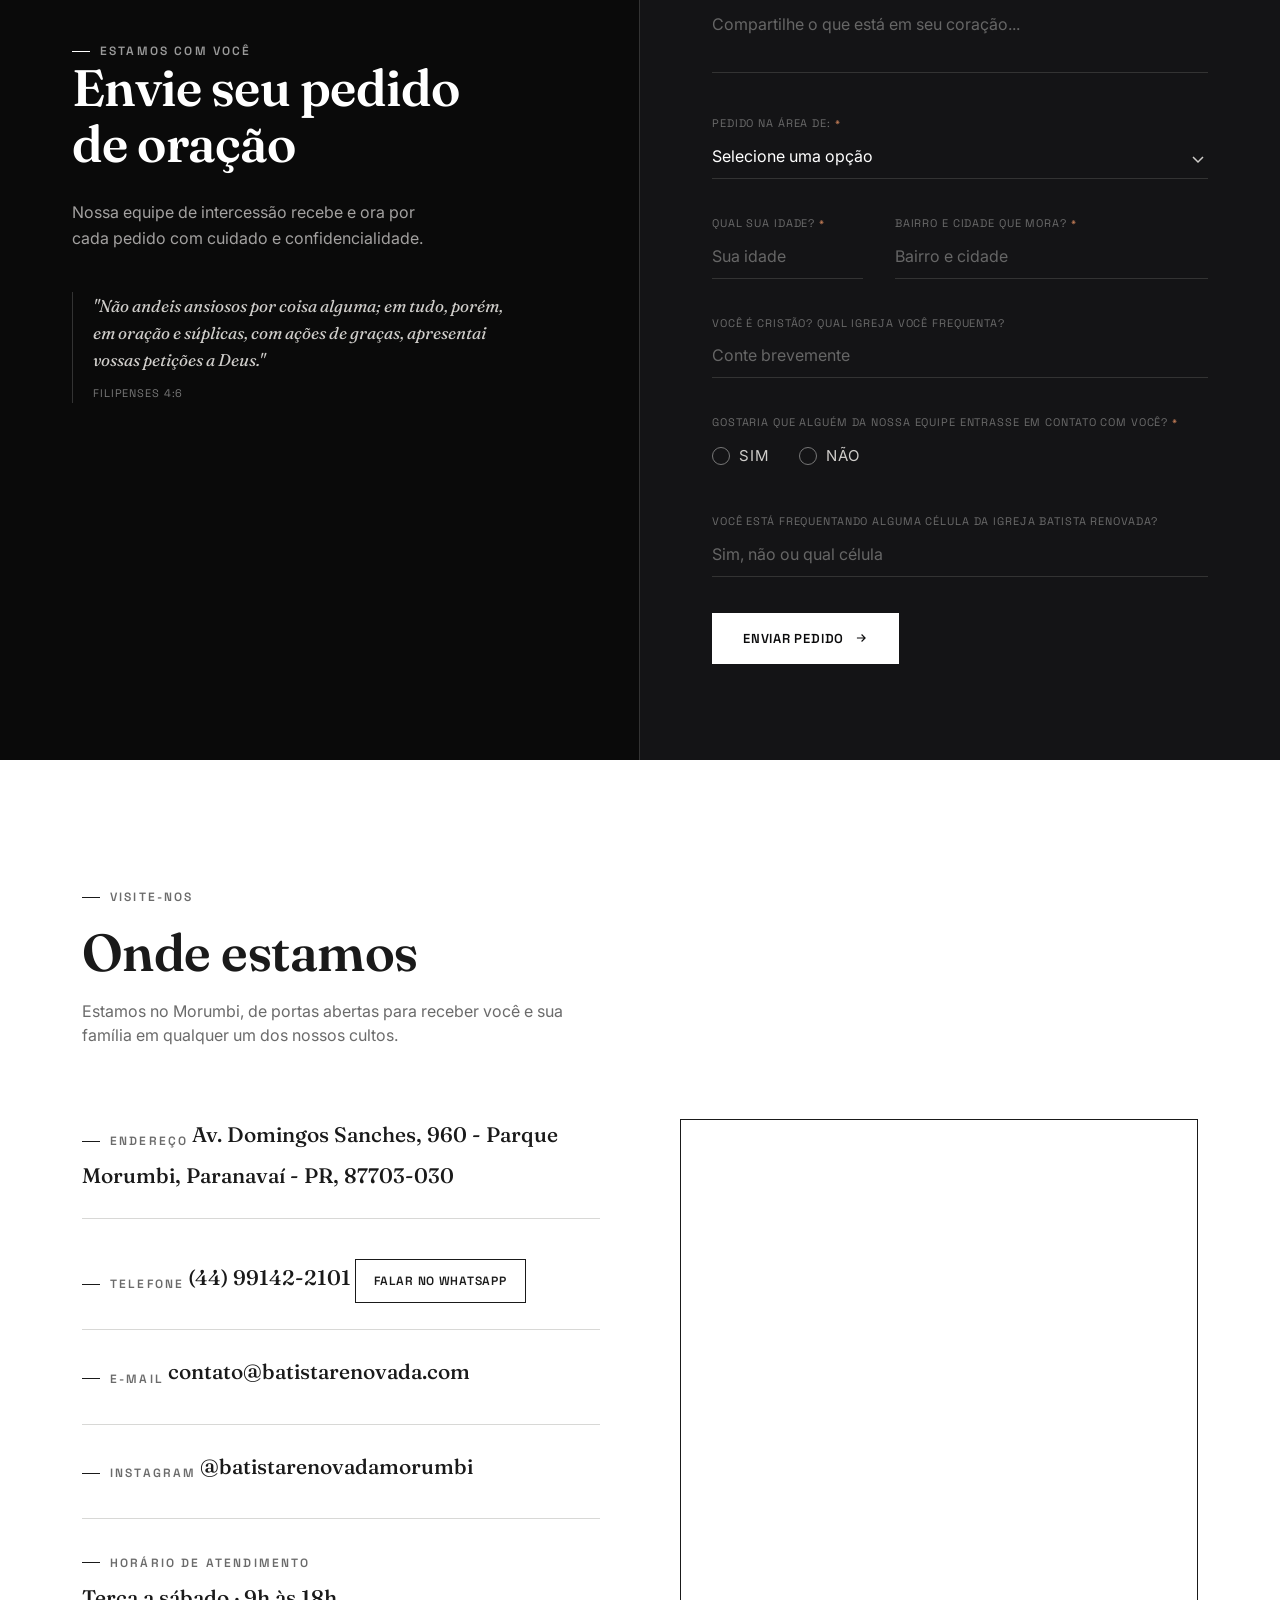
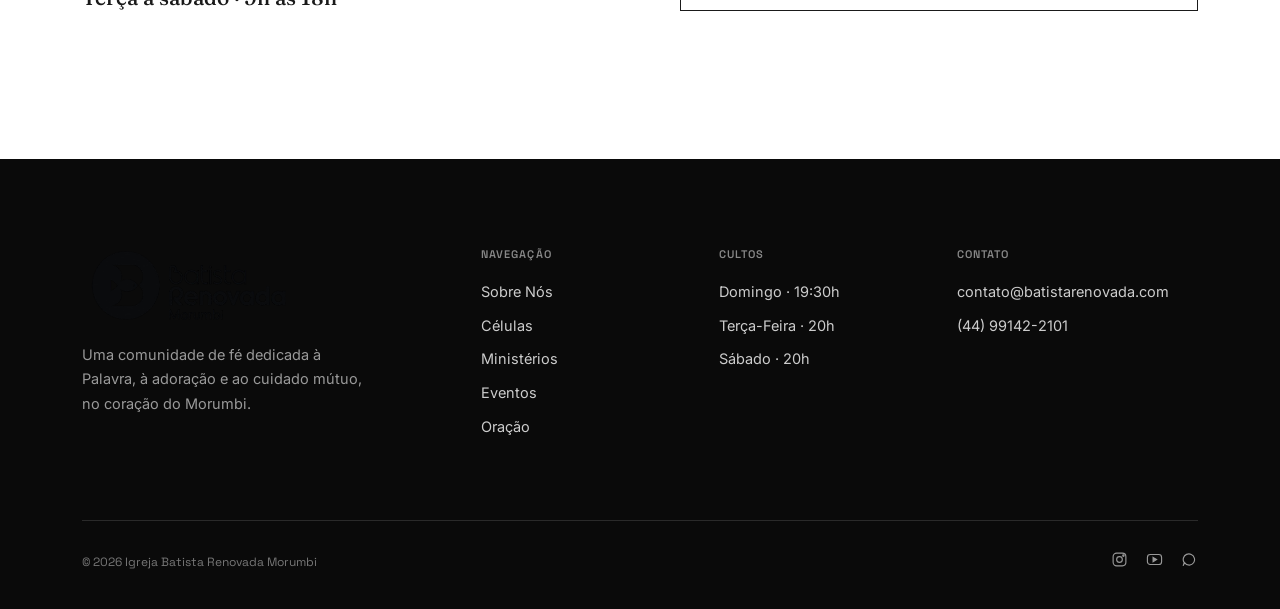
==== commit ec34e4fc: "atualizaçao agenda" ====
--- a/index.html
+++ b/index.html
@@ -330,7 +330,7 @@
         <div class="event-date"><span class="d">Agosto</span><span class="num">21–23</span></div>
         <div class="event-info">
           <h3>Encontro de Homens - Face a Face com Deus 2k26</h3>
-          <p>CAIC</p>
+          <p>LOCAL: CAIC</p>
         </div>
         <a class="event-tag" href="https://s0hv0asb.forms.app/facehomens" target="_blank" rel="noopener" aria-label="Inscreva-se no Encontro de Homens - Face a Face com Deus 2k26">Inscreva-se</a>
       </div>
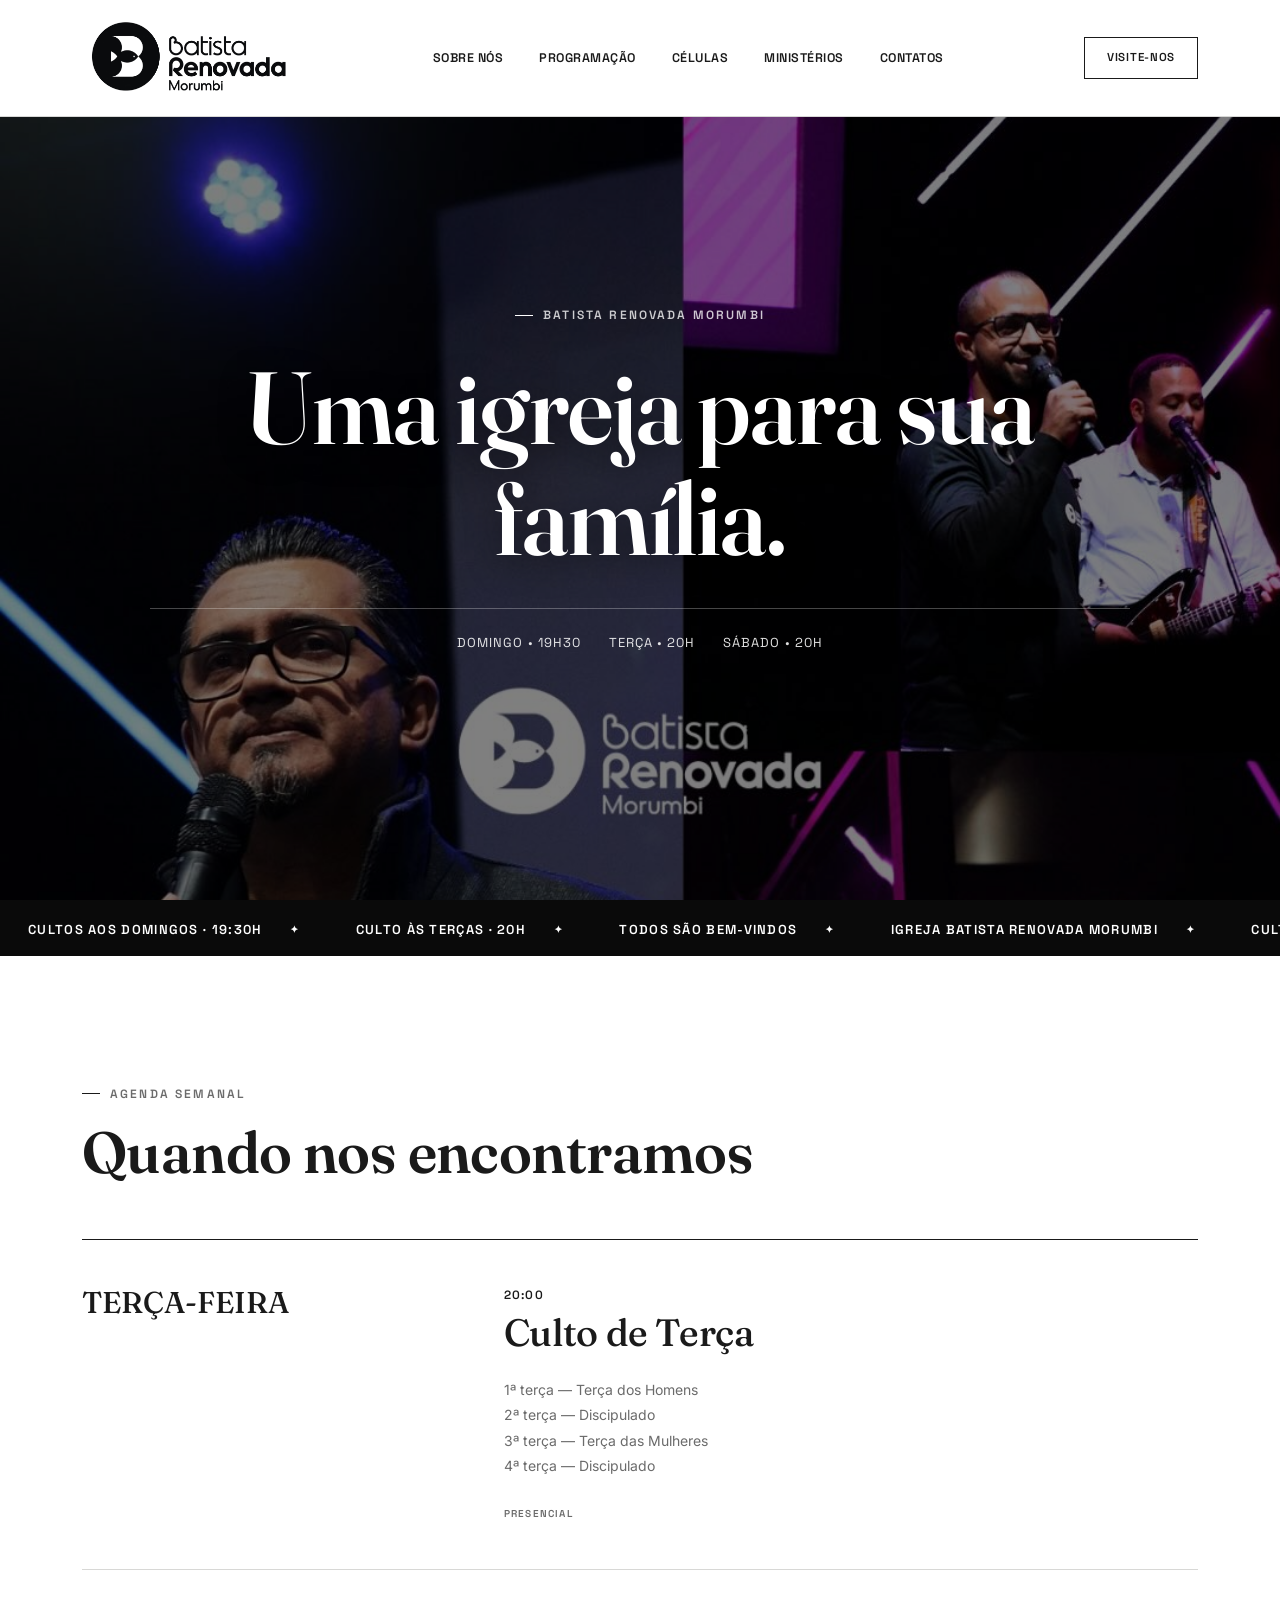
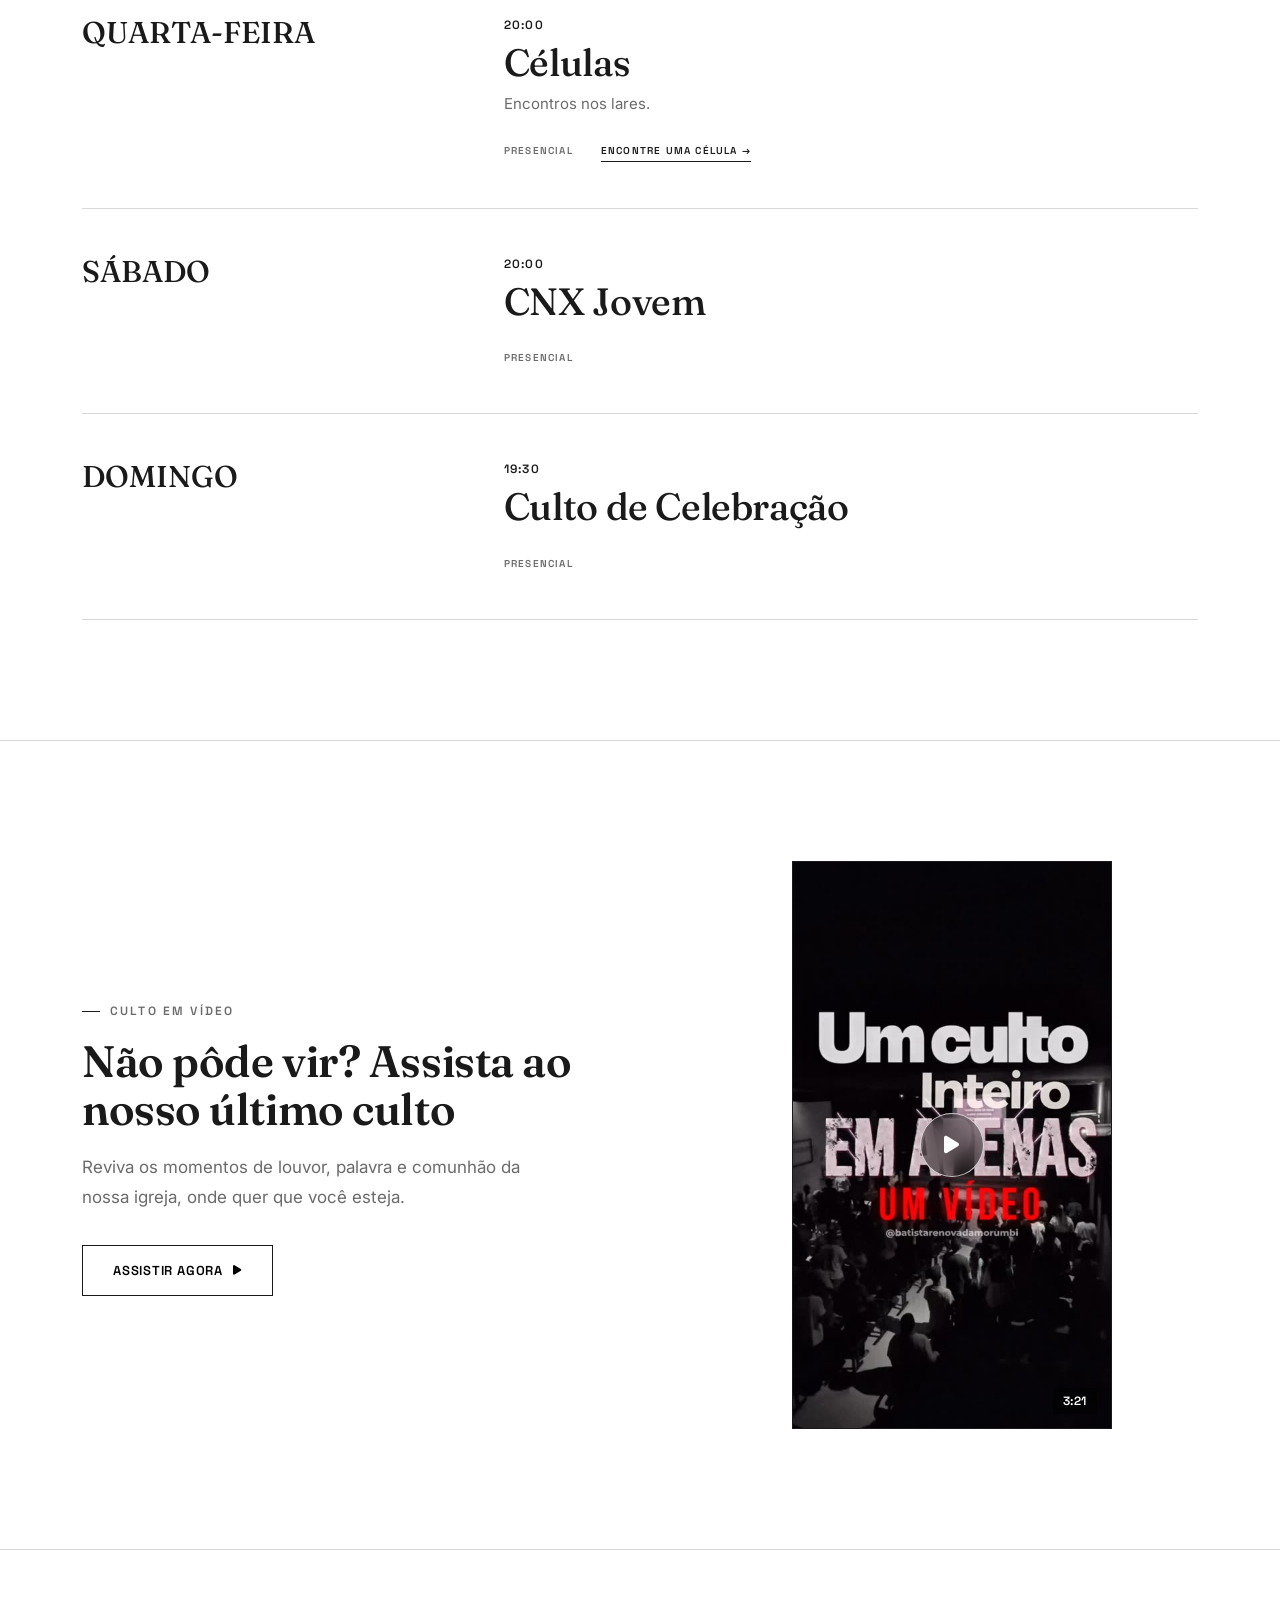
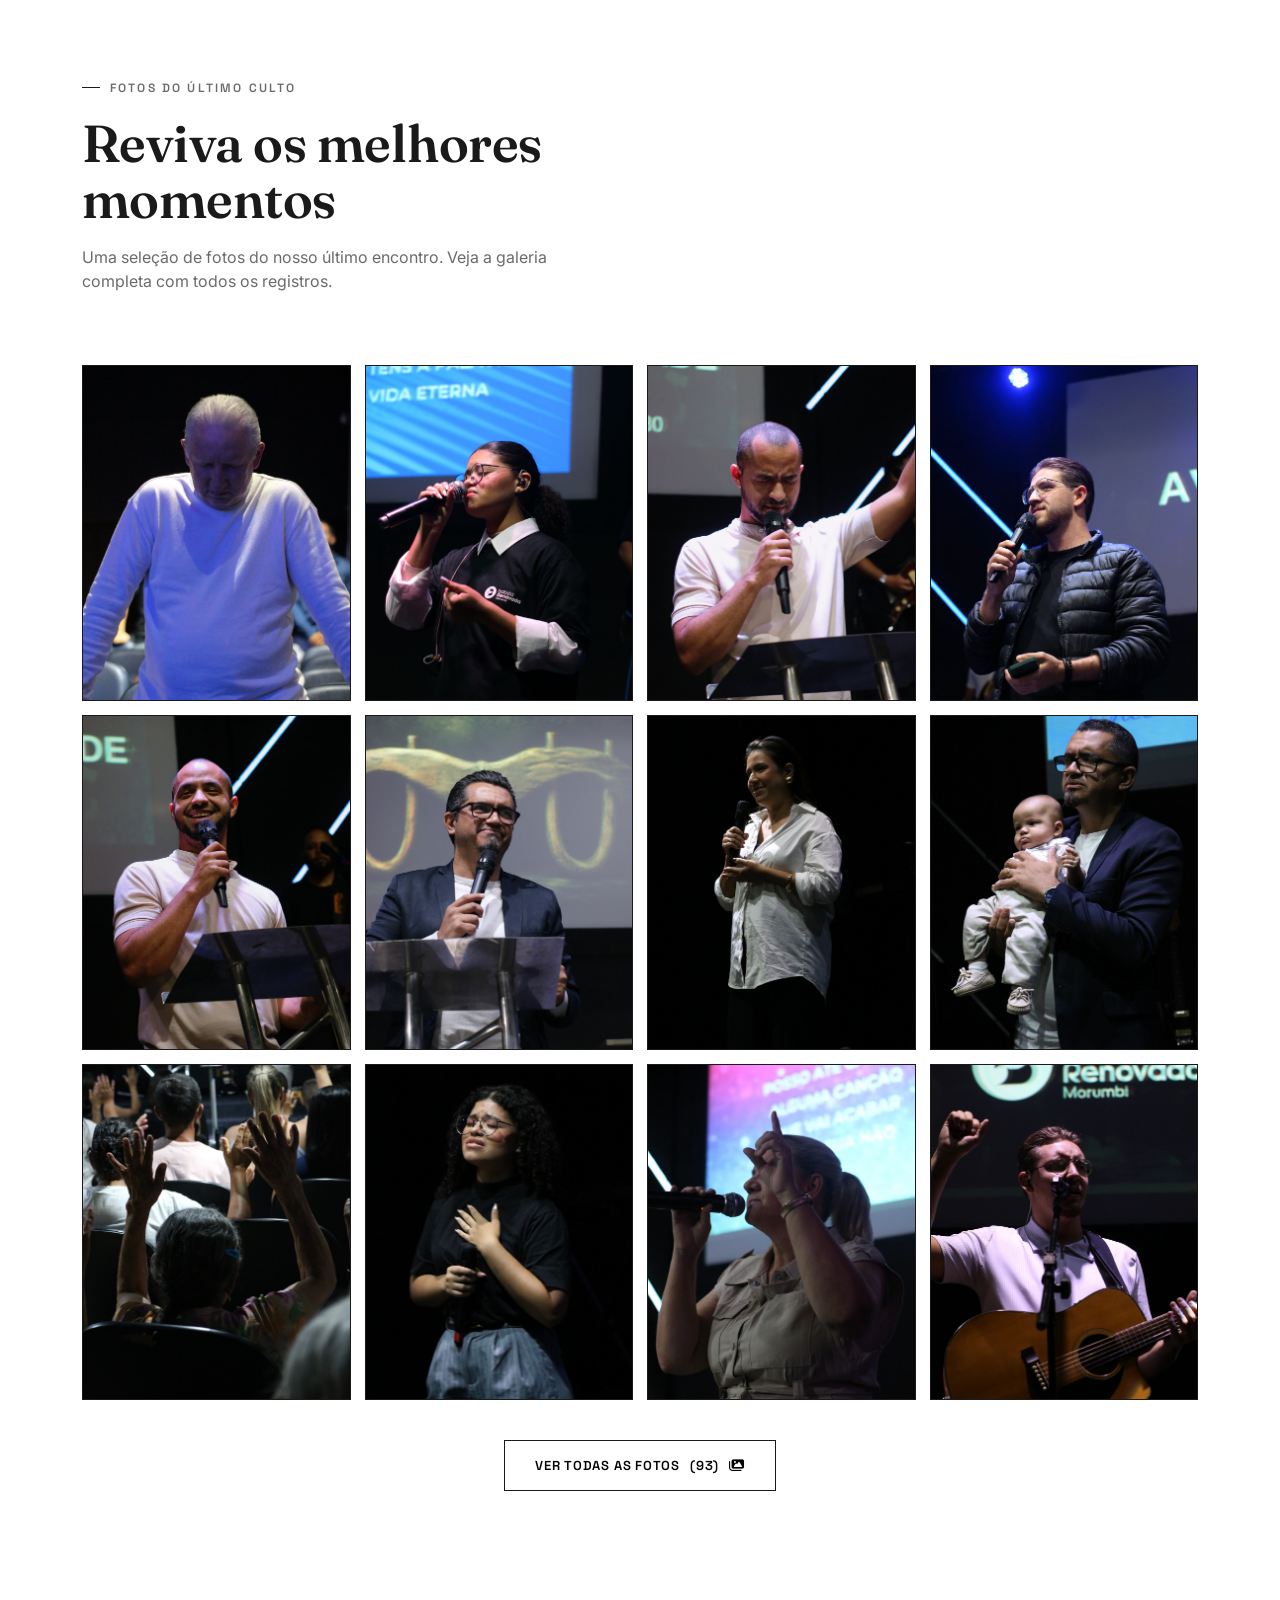
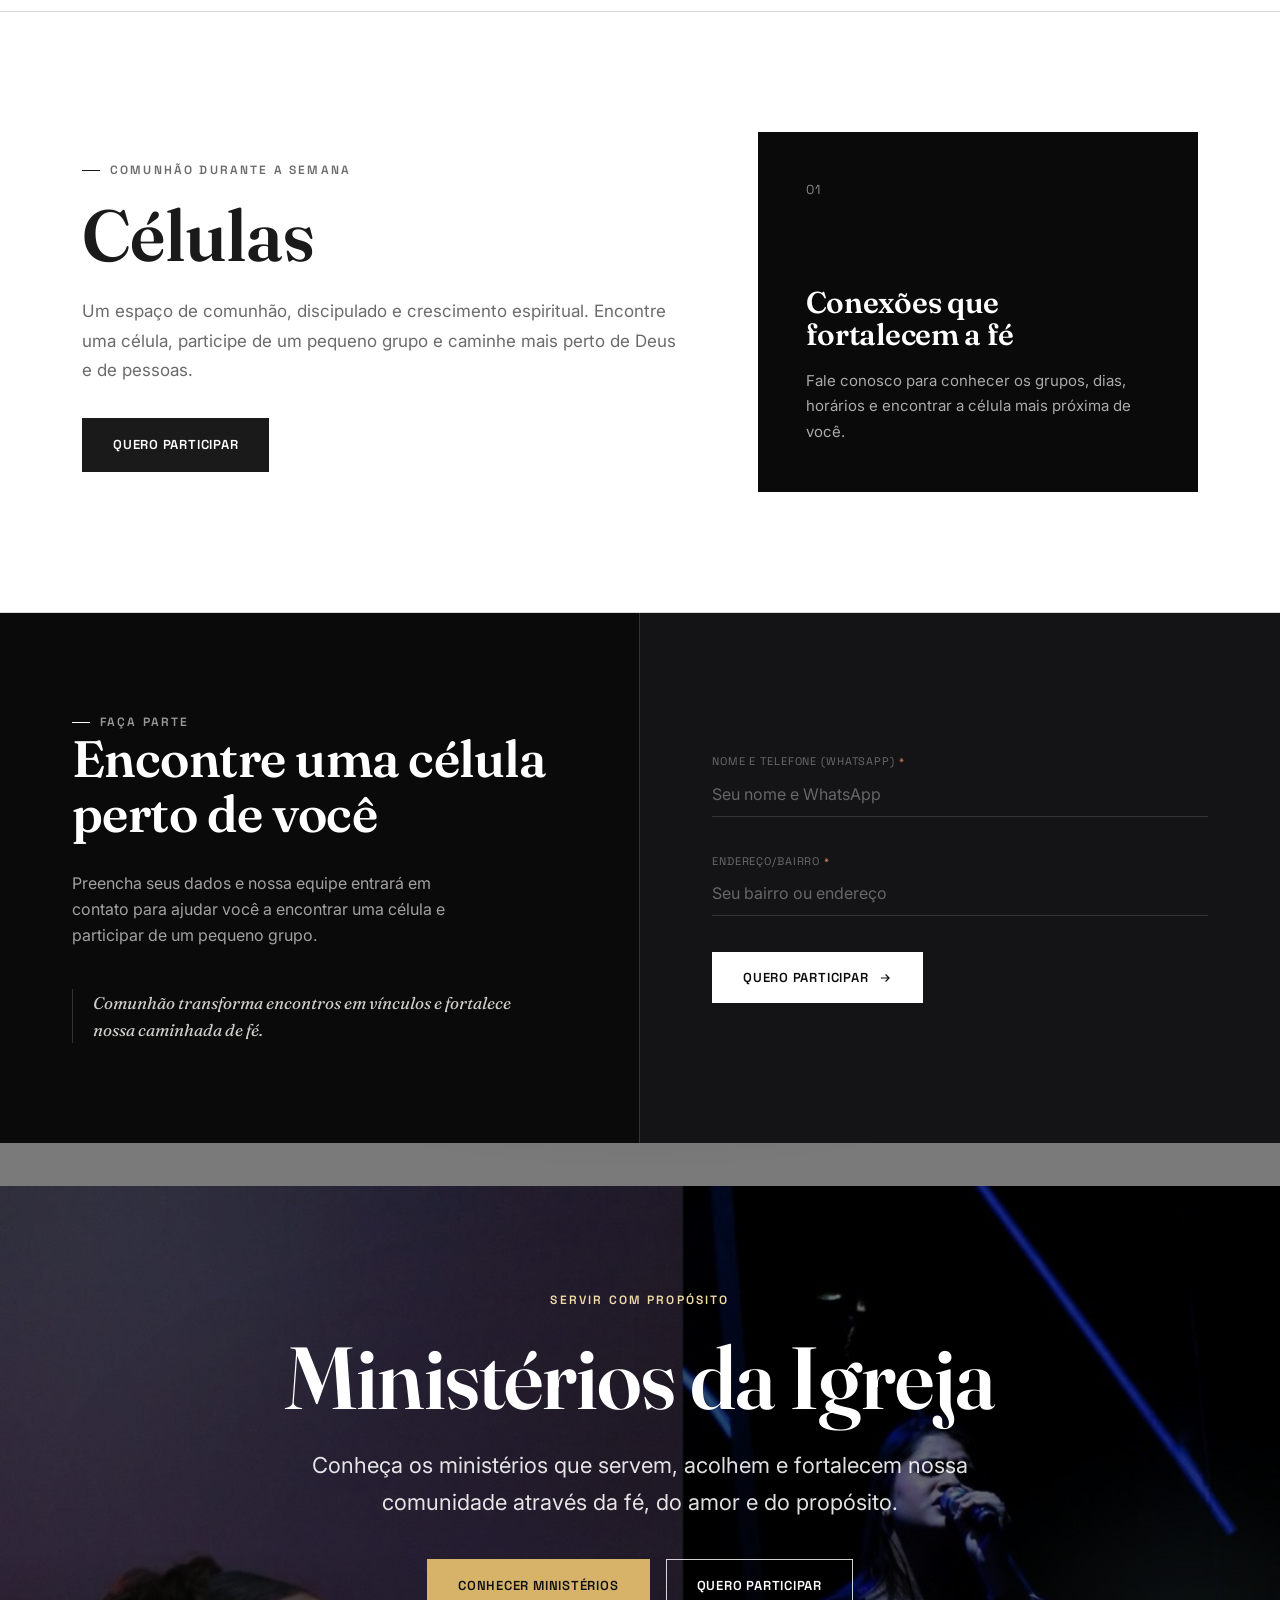
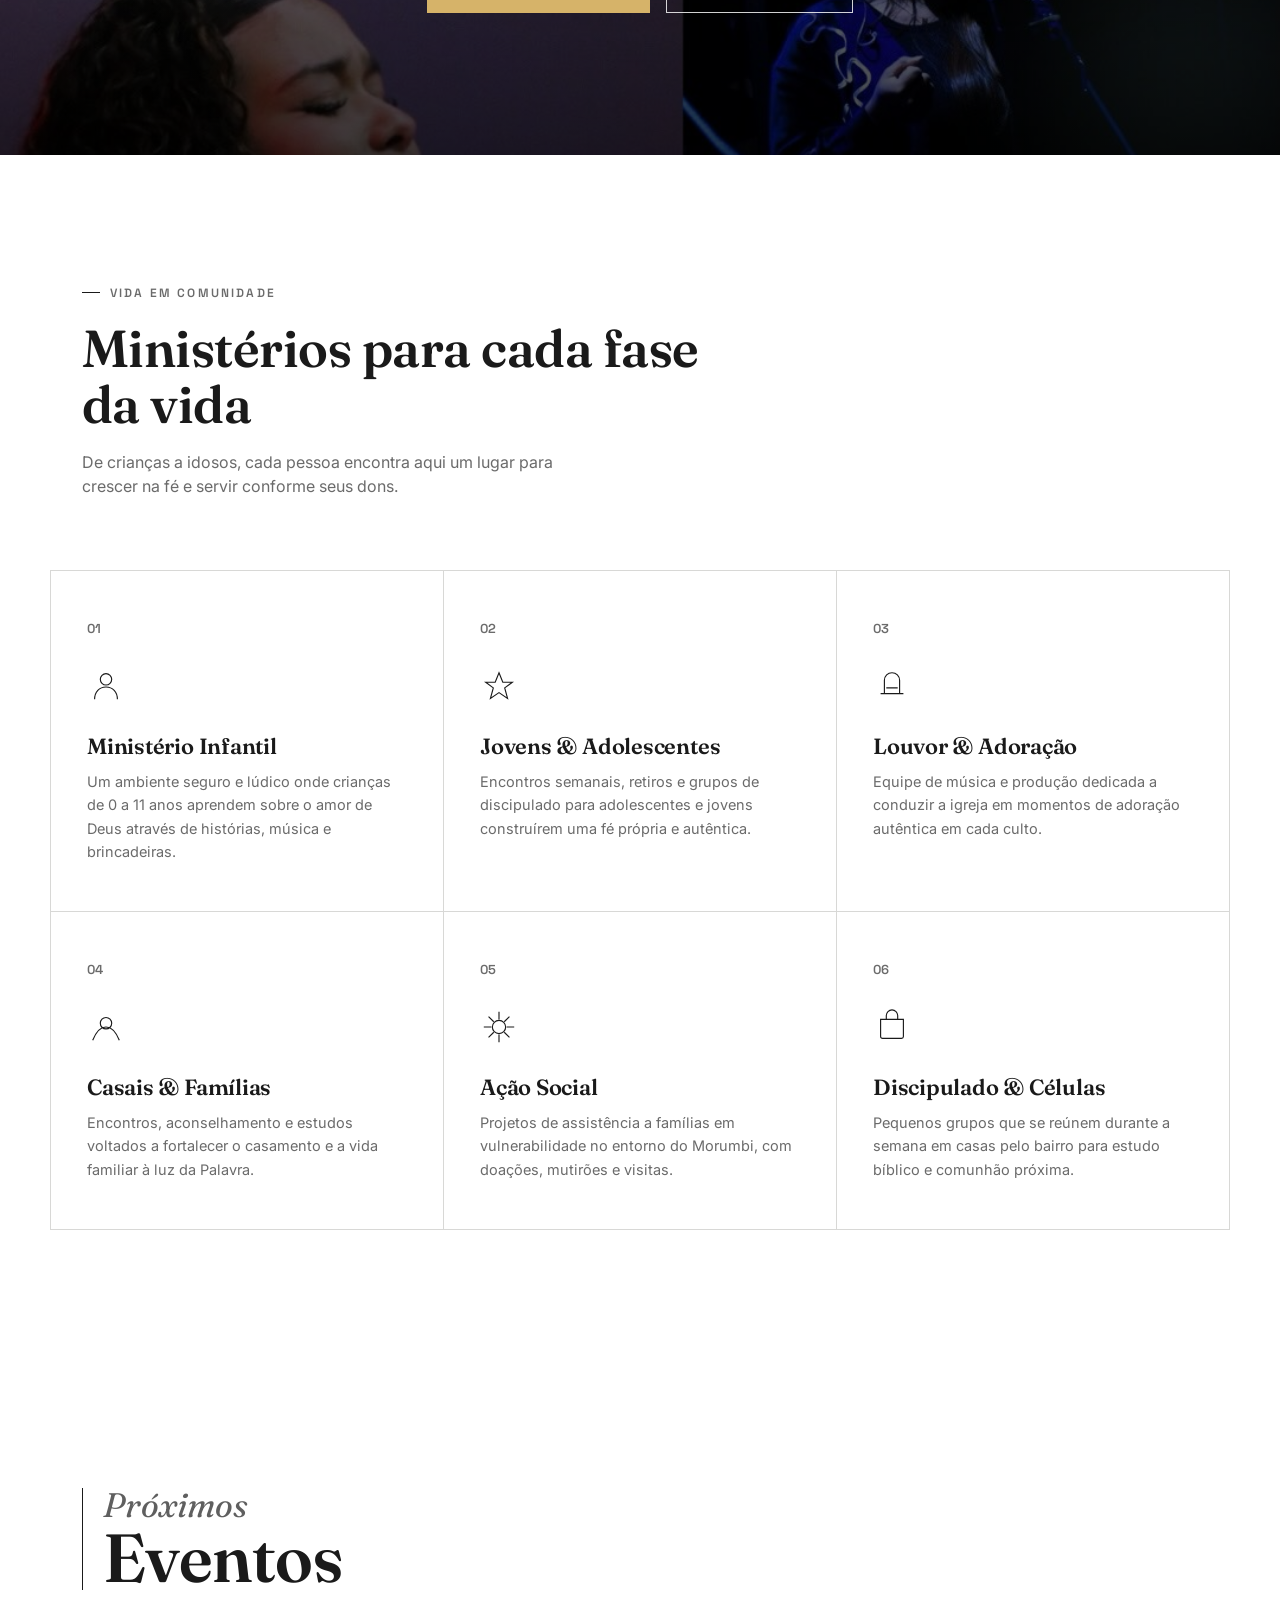
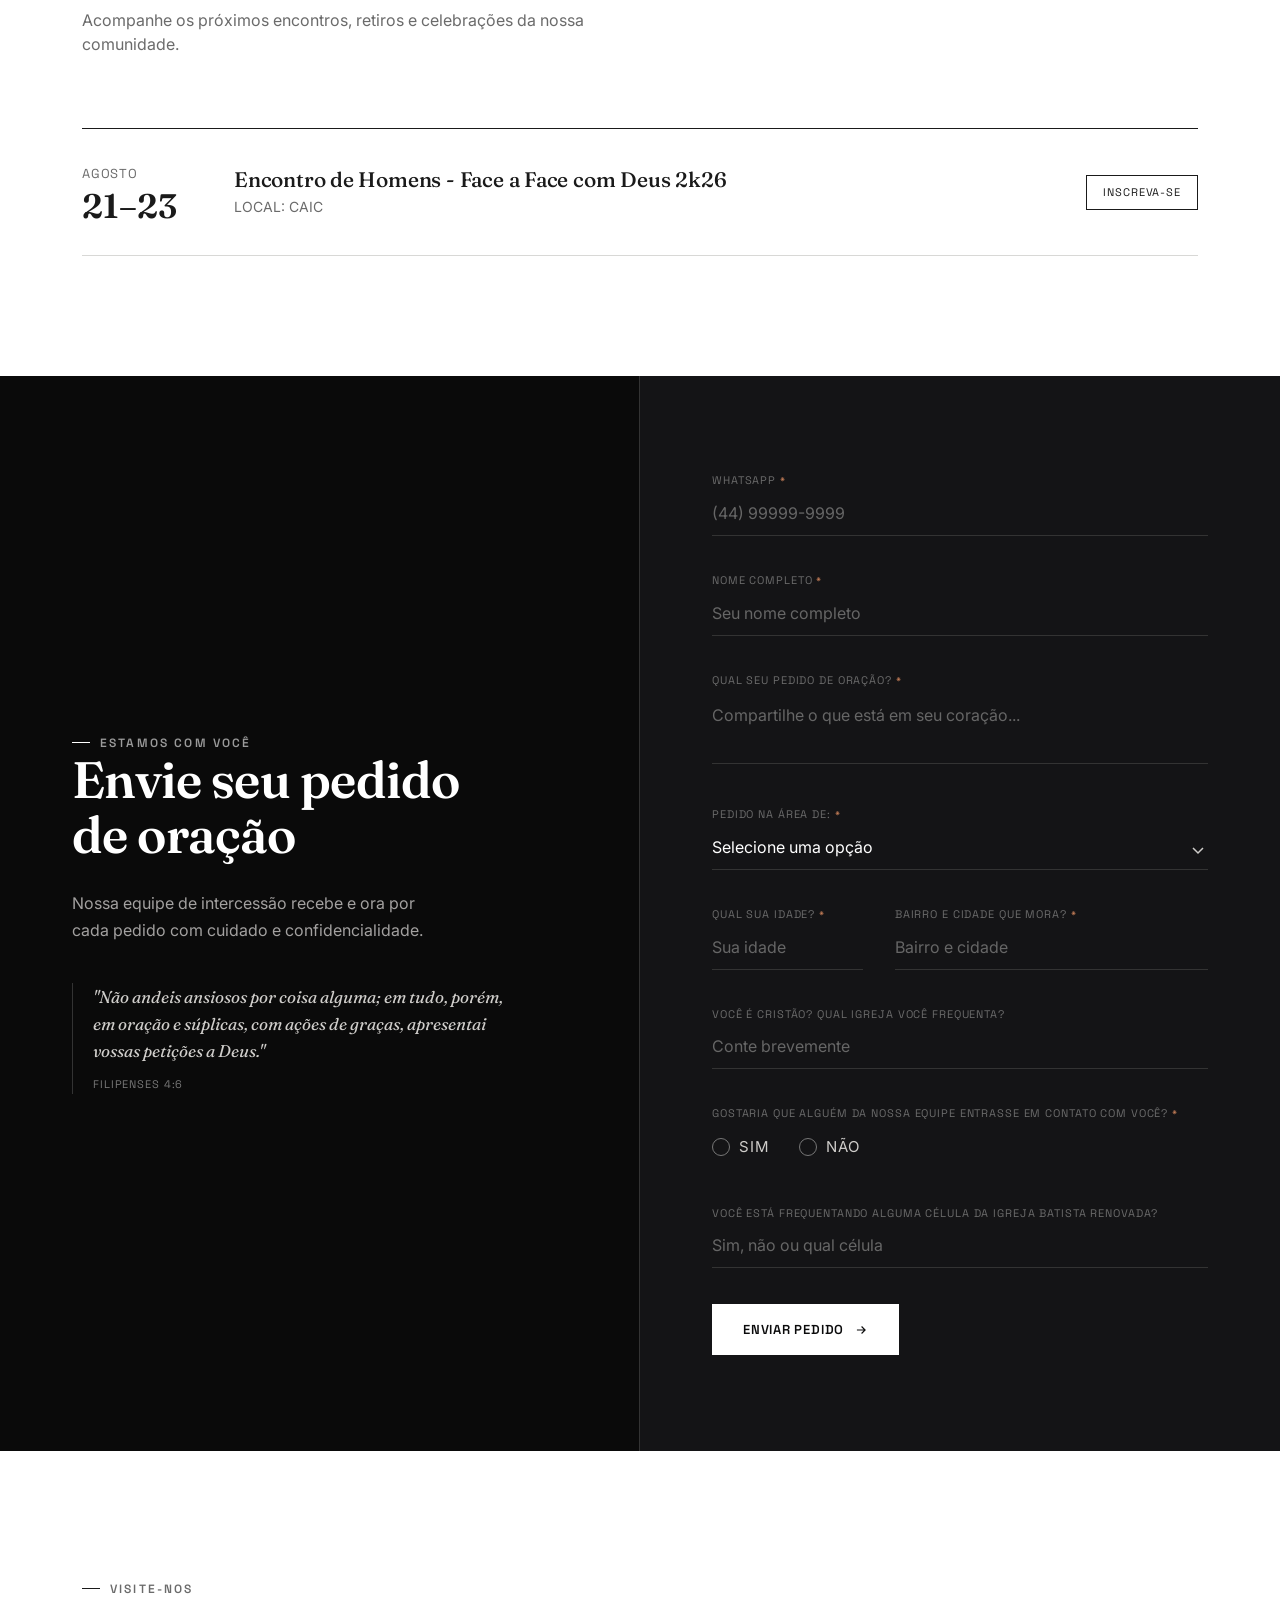
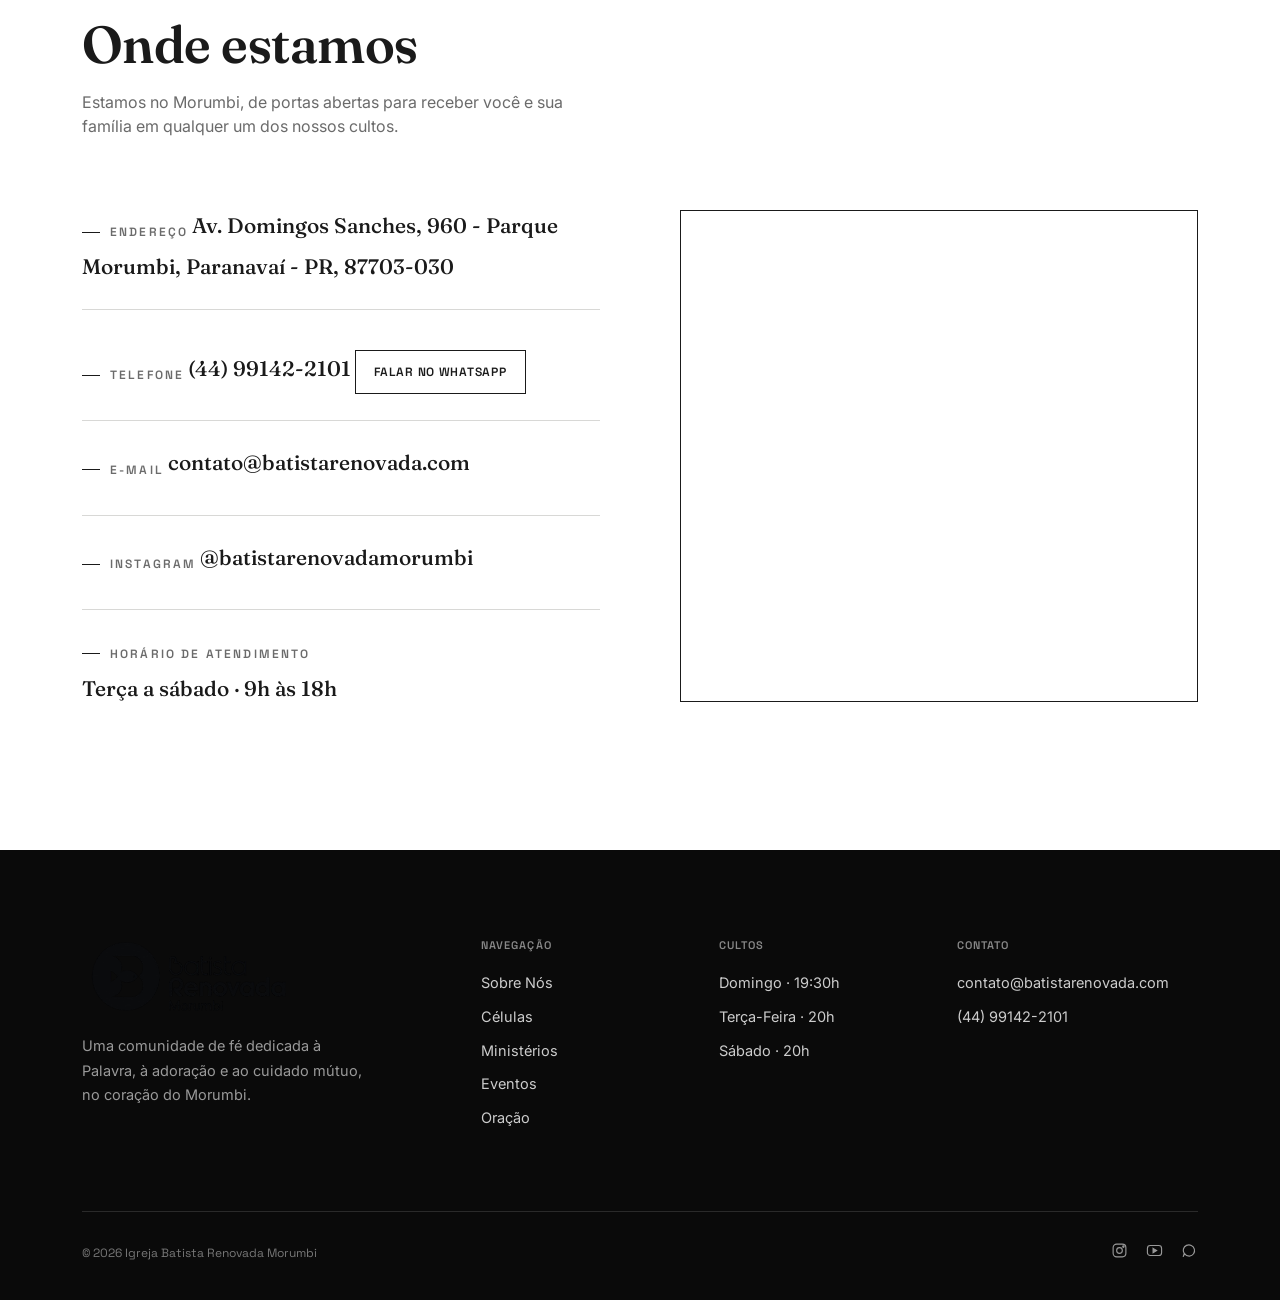
==== commit 499a4614: "atualizaçao agenda" ====
--- a/index.html
+++ b/index.html
@@ -86,30 +86,51 @@
 <section class="section" id="sobre">
   <div class="wrap">
     <div class="about-grid">
-      <div class="schedule-card">
+      <div class="schedule-program">
         <div class="eyebrow">Agenda semanal</div>
-        <h3>Quando nos encontramos</h3>
+        <h2>Quando nos encontramos</h2>
         <div class="schedule-list">
           <div class="schedule-item">
-            <div>
-              <div class="day">Culto de Domingo</div>
-              <div class="desc">Domingo · Culto De Celebração</div>
+            <div class="schedule-day">Terça-feira</div>
+            <div class="schedule-details">
+              <div class="schedule-time">20:00</div>
+              <h3>Culto de Terça</h3>
+              <div class="schedule-notes">
+                <p>1ª terça — Terça dos Homens</p>
+                <p>2ª terça — Discipulado</p>
+                <p>3ª terça — Terça das Mulheres</p>
+                <p>4ª terça — Discipulado</p>
+              </div>
+              <span class="schedule-tag">Presencial</span>
             </div>
-            <div class="time">19:30h</div>
           </div>
           <div class="schedule-item">
-            <div>
-              <div class="day">Culto de Terça</div>
-              <div class="desc">Terça-Feira · Palavra e Oração</div>
+            <div class="schedule-day">Quarta-feira</div>
+            <div class="schedule-details">
+              <div class="schedule-time">20:00</div>
+              <h3>Células</h3>
+              <p class="schedule-description">Encontros nos lares.</p>
+              <div class="schedule-actions">
+                <span class="schedule-tag">Presencial</span>
+                <a href="#formulario-celulas" class="schedule-link">Encontre uma célula →</a>
+              </div>
             </div>
-            <div class="time">20h</div>
           </div>
           <div class="schedule-item">
-            <div>
-              <div class="day">Culto de Sábado</div>
-              <div class="desc">Sábado · Cnx Jovem</div>
+            <div class="schedule-day">Sábado</div>
+            <div class="schedule-details">
+              <div class="schedule-time">20:00</div>
+              <h3>CNX Jovem</h3>
+              <span class="schedule-tag">Presencial</span>
             </div>
-            <div class="time">20h</div>
+          </div>
+          <div class="schedule-item">
+            <div class="schedule-day">Domingo</div>
+            <div class="schedule-details">
+              <div class="schedule-time">19:30</div>
+              <h3>Culto de Celebração</h3>
+              <span class="schedule-tag">Presencial</span>
+            </div>
           </div>
         </div>
       </div>
--- a/style.css
+++ b/style.css
@@ -236,7 +236,7 @@
 
 /* ============ SOBRE ============ */
 .about-grid{
-  display:grid;grid-template-columns:minmax(0, 660px);justify-content:center;align-items:start;
+  display:grid;grid-template-columns:minmax(0, 1fr);align-items:start;
 }
 .about-text p{color:var(--ink);font-size:17px;line-height:1.75;margin-bottom:20px;}
 .about-text p.lead2{font-family:var(--display);font-size:24px;font-weight:500;line-height:1.4;font-style:italic;margin-bottom:28px;}
@@ -247,20 +247,47 @@
 .verse-block p{font-family:var(--display);font-style:italic;font-size:18px;line-height:1.6;}
 .verse-block cite{font-family:var(--mono);font-size:12px;font-style:normal;text-transform:uppercase;letter-spacing:0.08em;color:var(--grey);display:block;margin-top:10px;}
 
-.schedule-card{
-  background:var(--white);border:1px solid var(--ink);padding:44px;
-}
-.schedule-card h3{font-size:22px;margin-bottom:6px;}
-.schedule-card .eyebrow{margin-bottom:18px;}
-.schedule-list{margin-top:28px;}
+.schedule-program{width:100%;}
+.schedule-program .eyebrow{margin-bottom:18px;}
+.schedule-program > h2{font-size:clamp(36px,5vw,58px);}
+.schedule-list{margin-top:56px;border-top:1px solid var(--ink);}
 .schedule-item{
-  display:grid;grid-template-columns:1fr auto;align-items:baseline;
-  padding:20px 0;border-top:1px solid var(--line);gap:20px;
-}
-.schedule-item:first-child{border-top:none;}
-.schedule-item .day{font-family:var(--display);font-size:17px;font-weight:500;}
-.schedule-item .desc{font-size:13px;color:var(--grey);margin-top:3px;}
-.schedule-item .time{font-family:var(--mono);font-size:15px;font-weight:600;white-space:nowrap;}
+  display:grid;
+  grid-template-columns:minmax(0,35fr) minmax(0,65fr);
+  gap:48px;
+  padding:46px 0;
+  border-bottom:1px solid var(--line);
+}
+.schedule-day{
+  font-family:var(--display);
+  font-size:clamp(22px,2.5vw,30px);
+  font-weight:500;
+  line-height:1.15;
+  text-transform:uppercase;
+}
+.schedule-time{
+  margin-bottom:8px;
+  font-family:var(--mono);
+  font-size:12px;
+  font-weight:600;
+  letter-spacing:.1em;
+}
+.schedule-details h3{font-size:clamp(27px,3vw,38px);font-weight:500;}
+.schedule-description{margin-top:10px;color:var(--grey);font-size:15px;}
+.schedule-notes{margin-top:24px;color:var(--grey);font-size:14px;line-height:1.8;}
+.schedule-tag,
+.schedule-link{
+  display:inline-block;
+  margin-top:28px;
+  font-family:var(--mono);
+  font-size:10px;
+  font-weight:600;
+  letter-spacing:.12em;
+  text-transform:uppercase;
+}
+.schedule-tag{color:var(--grey);}
+.schedule-link{margin-left:24px;border-bottom:1px solid var(--ink);padding-bottom:3px;}
+.schedule-link:hover{border-bottom-color:transparent;}
 /* ============ CÉLULAS ============ */
 .cells-section{background-color:var(--white);border-top:1px solid var(--line);border-bottom:1px solid var(--line);}
 .cells-grid{display:grid;grid-template-columns:1.15fr .85fr;gap:80px;align-items:center;}
@@ -929,6 +956,13 @@
 @media (max-width:600px){
   .wrap{padding:0 20px;}
   .section{padding:80px 0;}
+  .schedule-list{margin-top:40px;}
+  .schedule-item{grid-template-columns:1fr;gap:18px;padding:34px 0;}
+  .schedule-day{font-size:23px;}
+  .schedule-details h3{font-size:29px;}
+  .schedule-notes{margin-top:20px;}
+  .schedule-tag,.schedule-link{margin-top:24px;}
+  .schedule-link{margin-left:18px;}
   .hero{padding:110px 20px 64px;}
   .hero{background-position:center center;}
   .hero h1{margin-bottom:24px;font-size:clamp(38px,11.5vw,48px);}
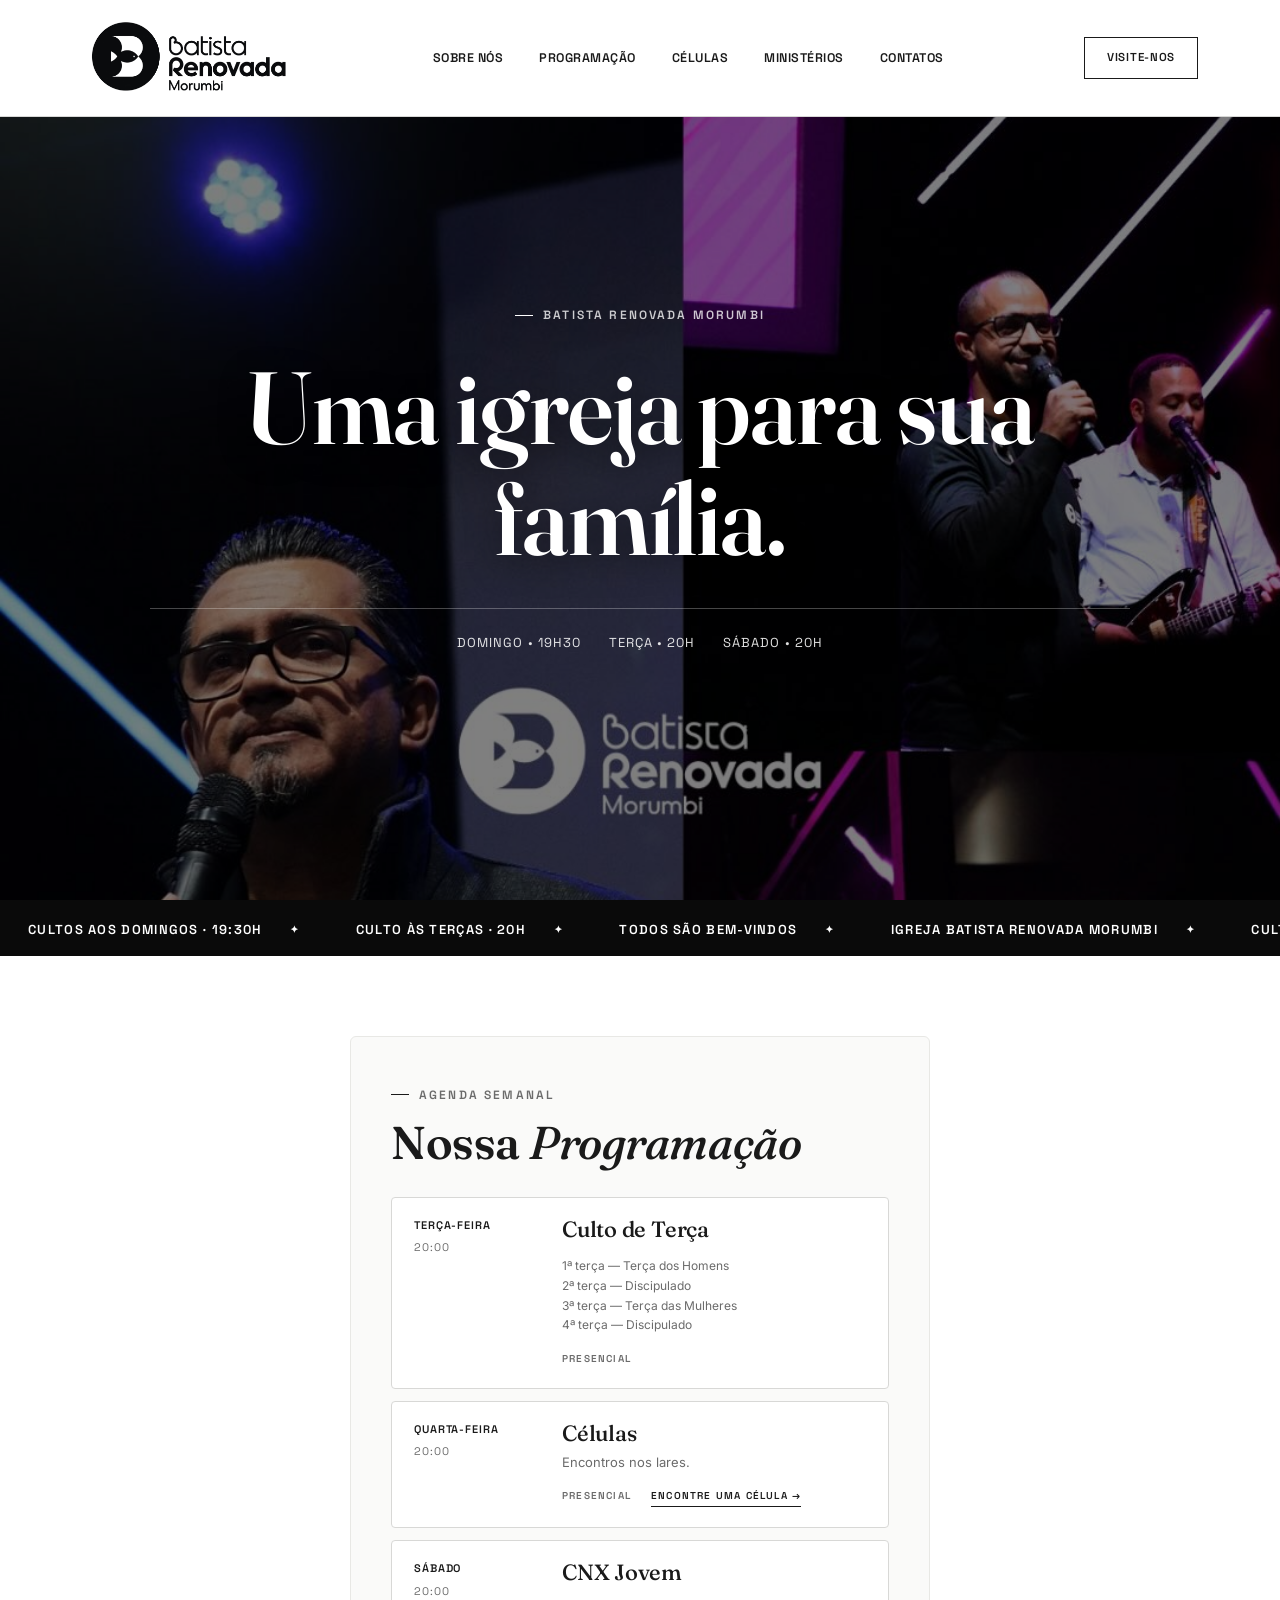
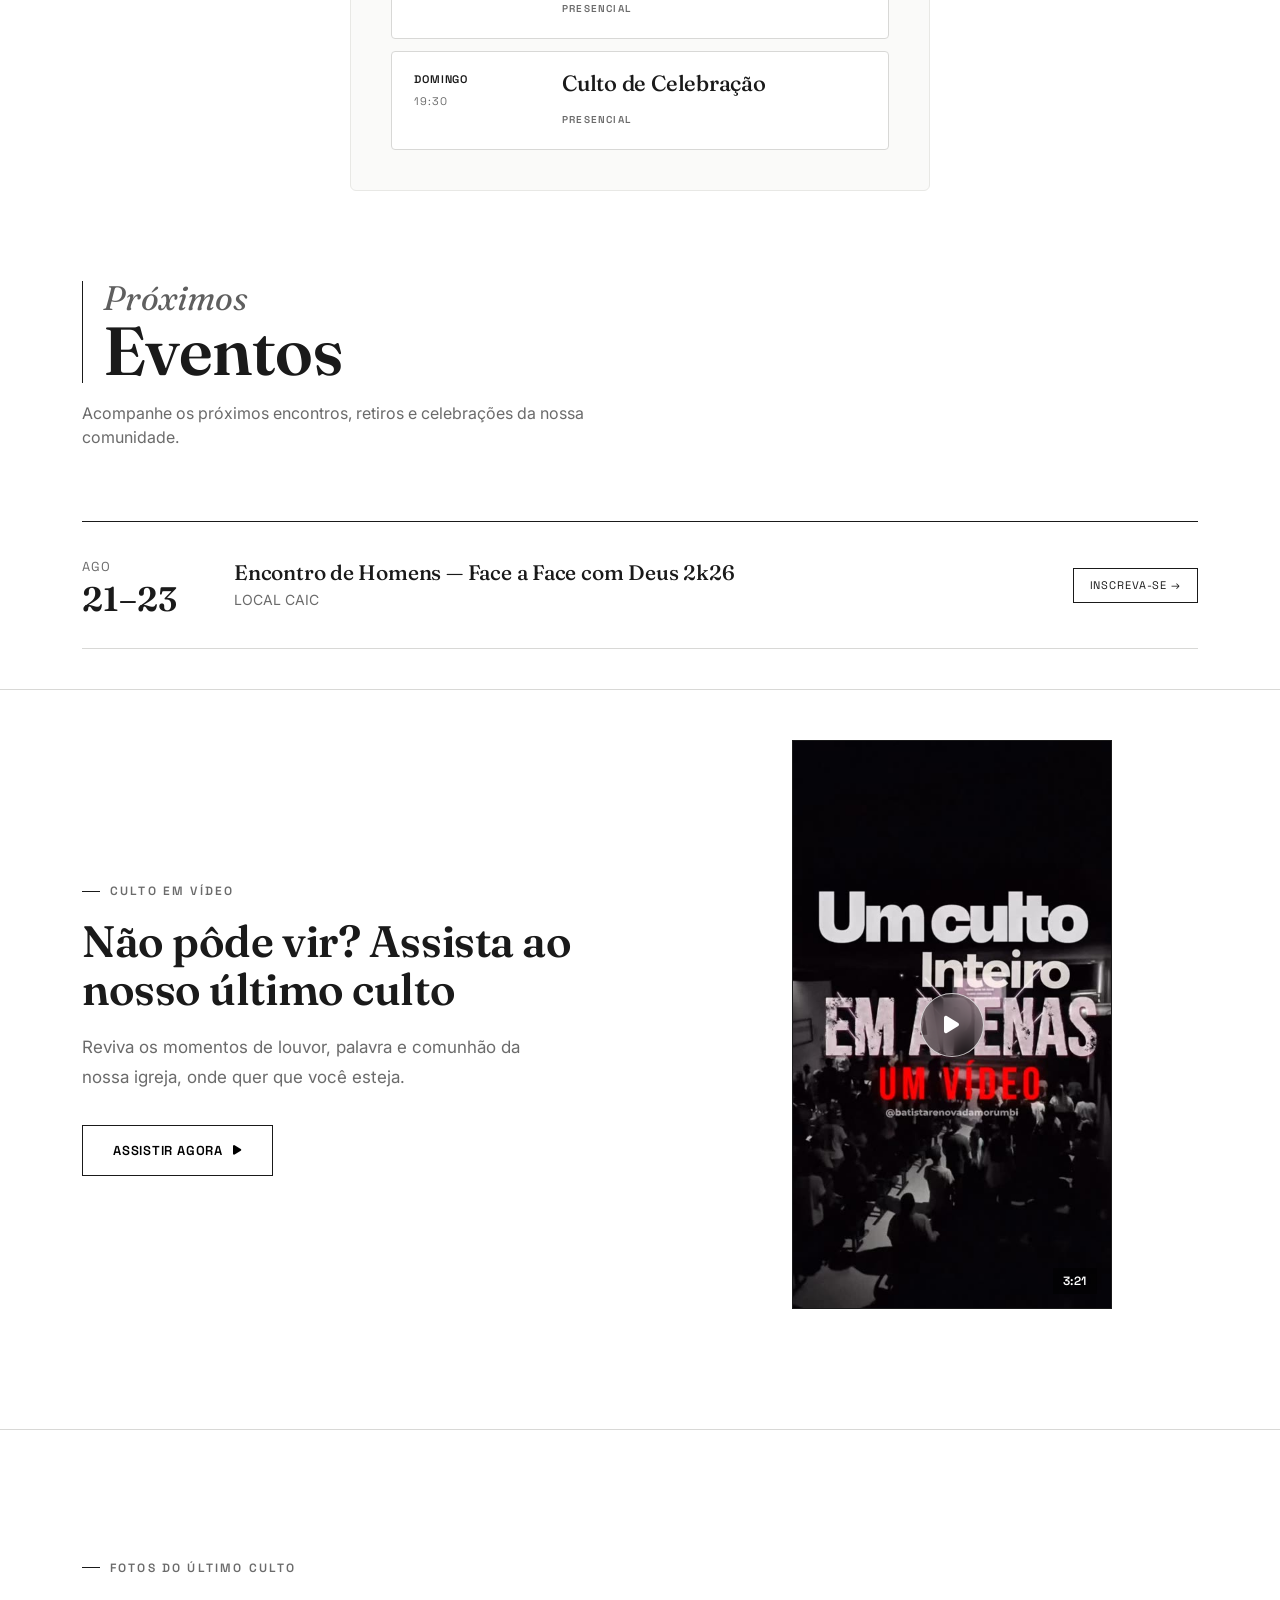
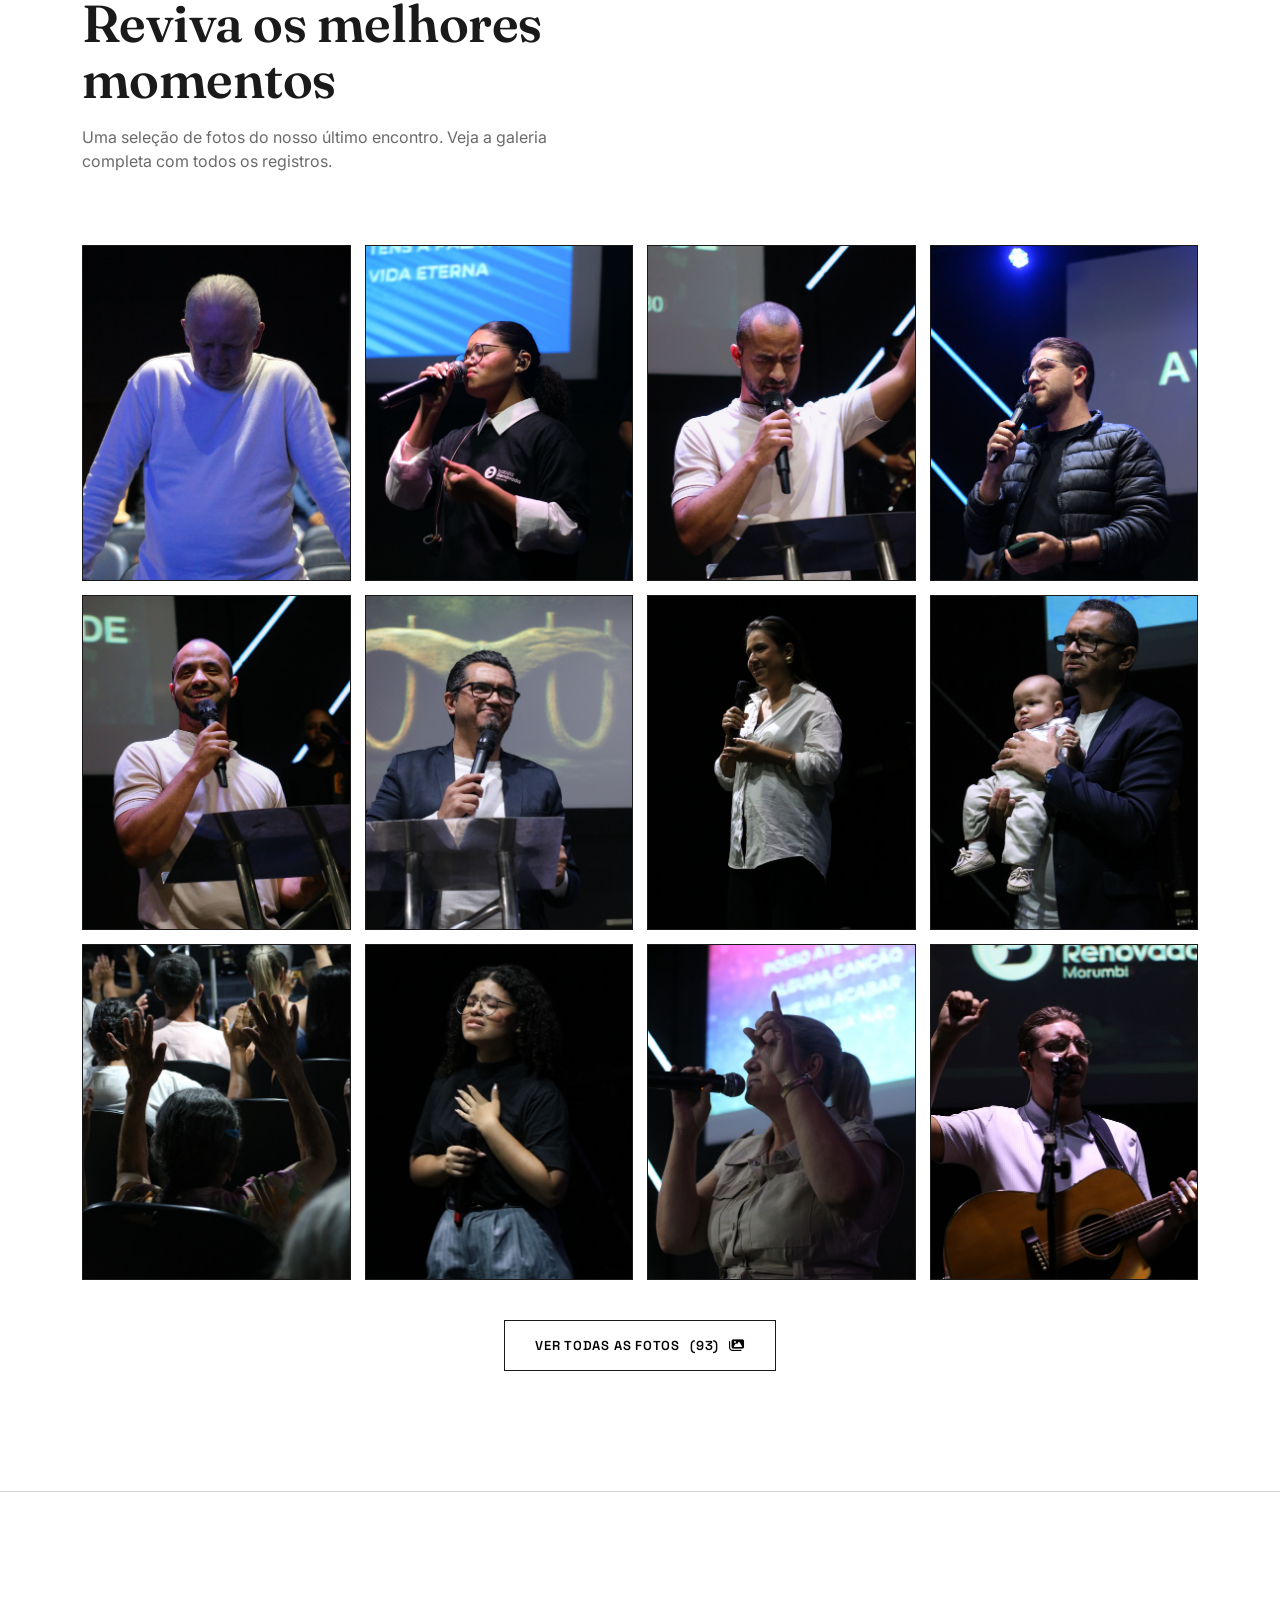
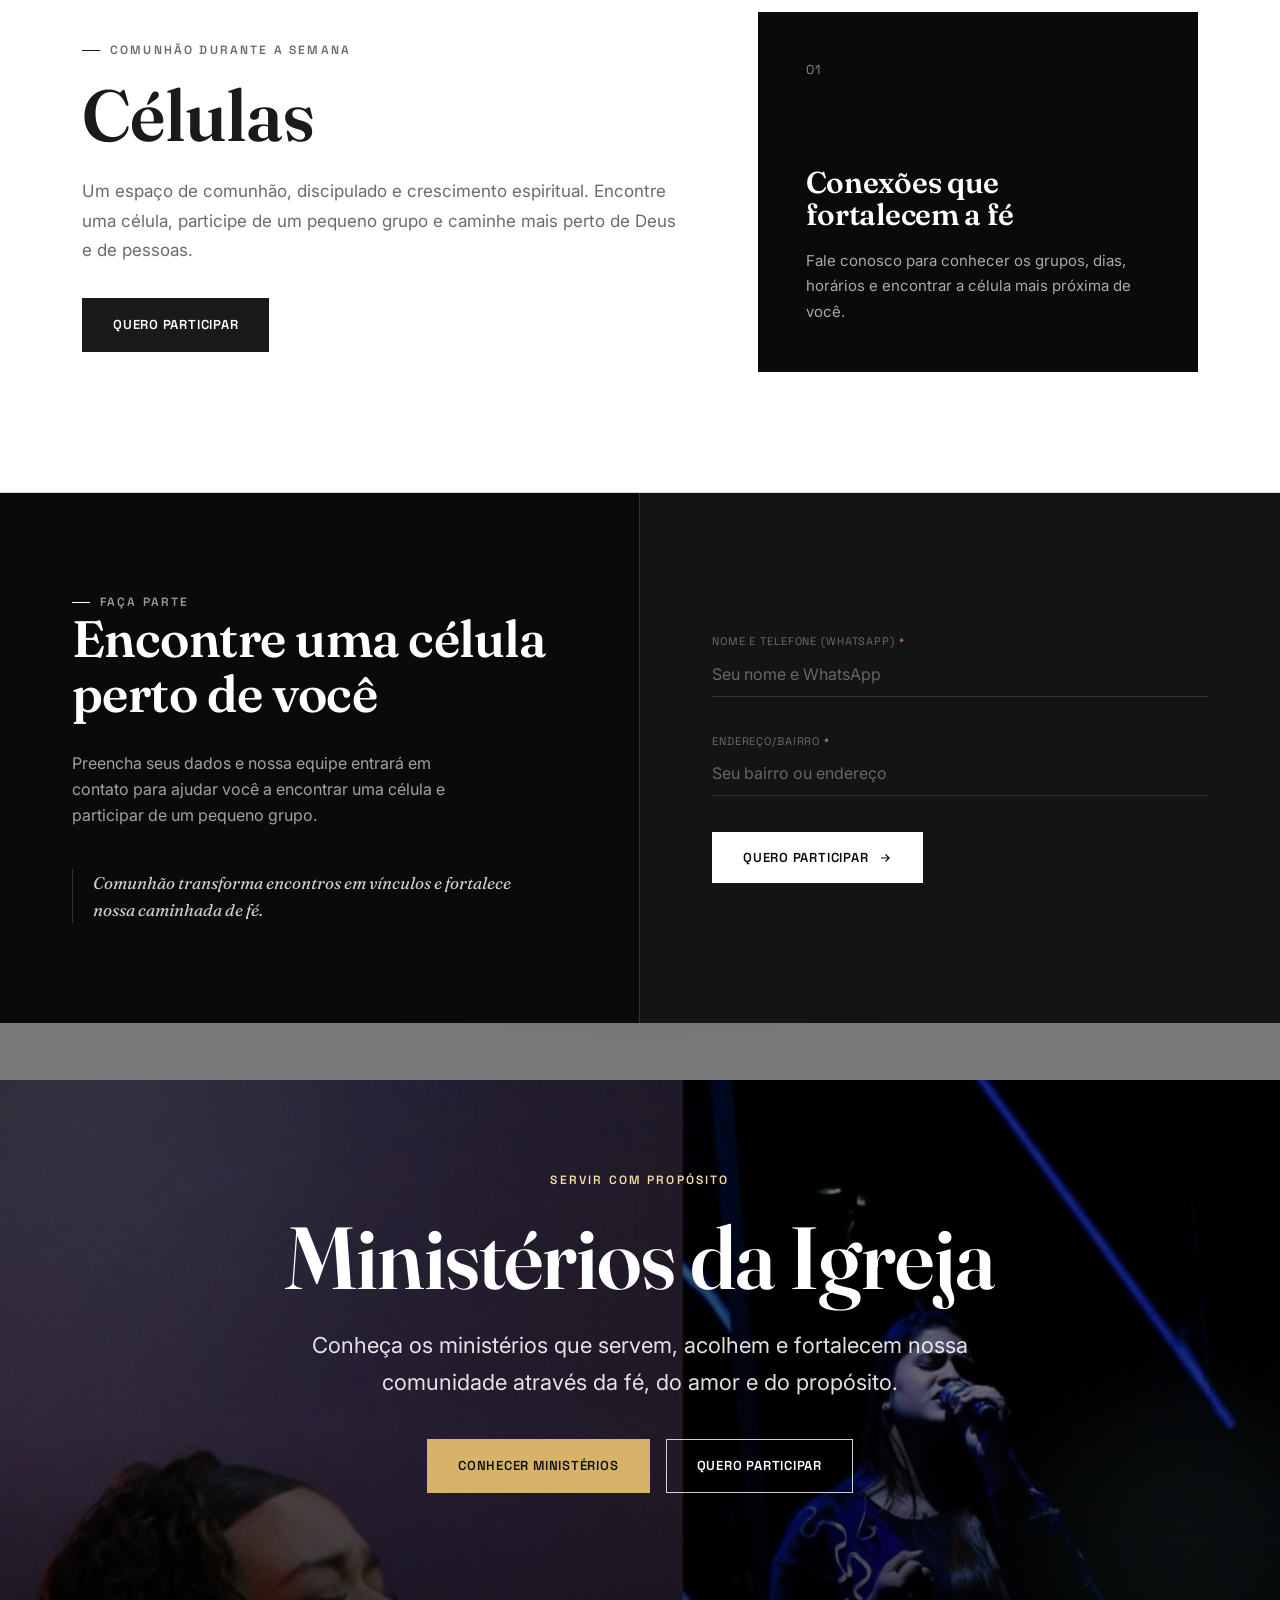
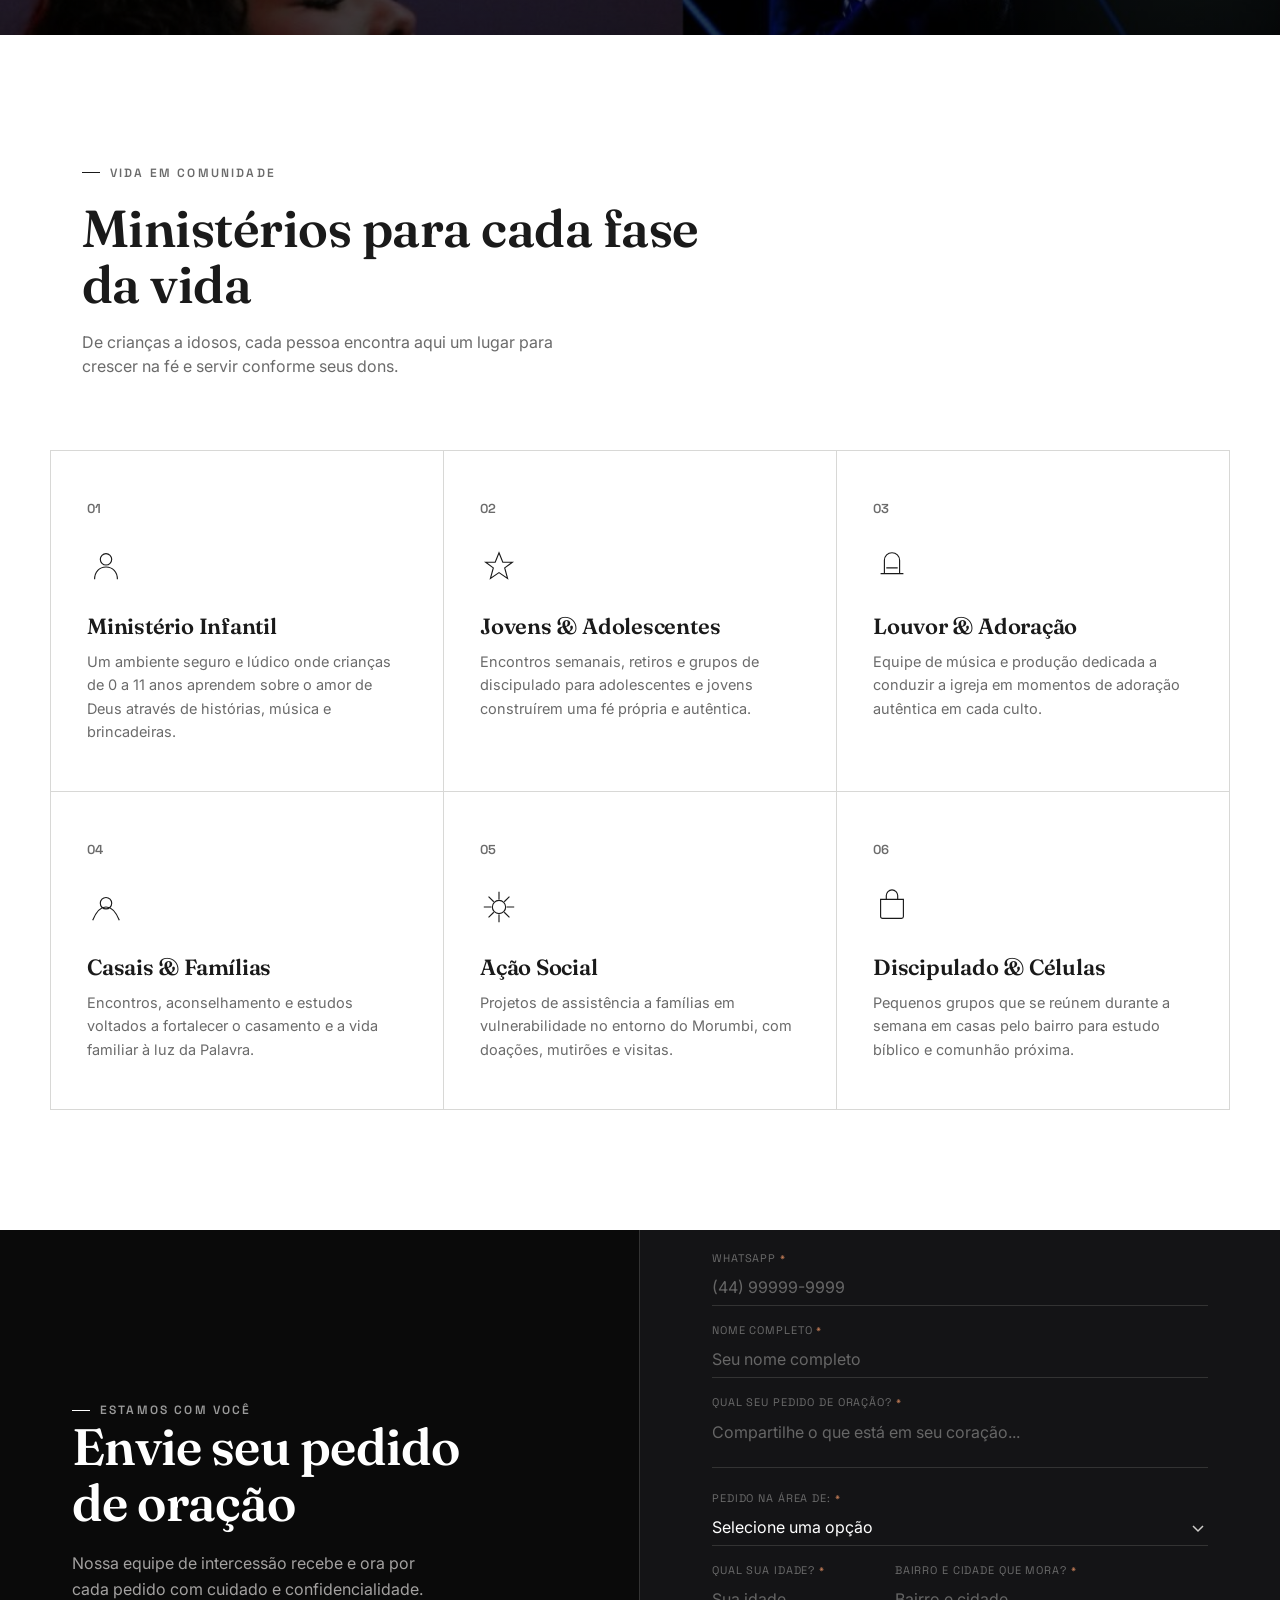
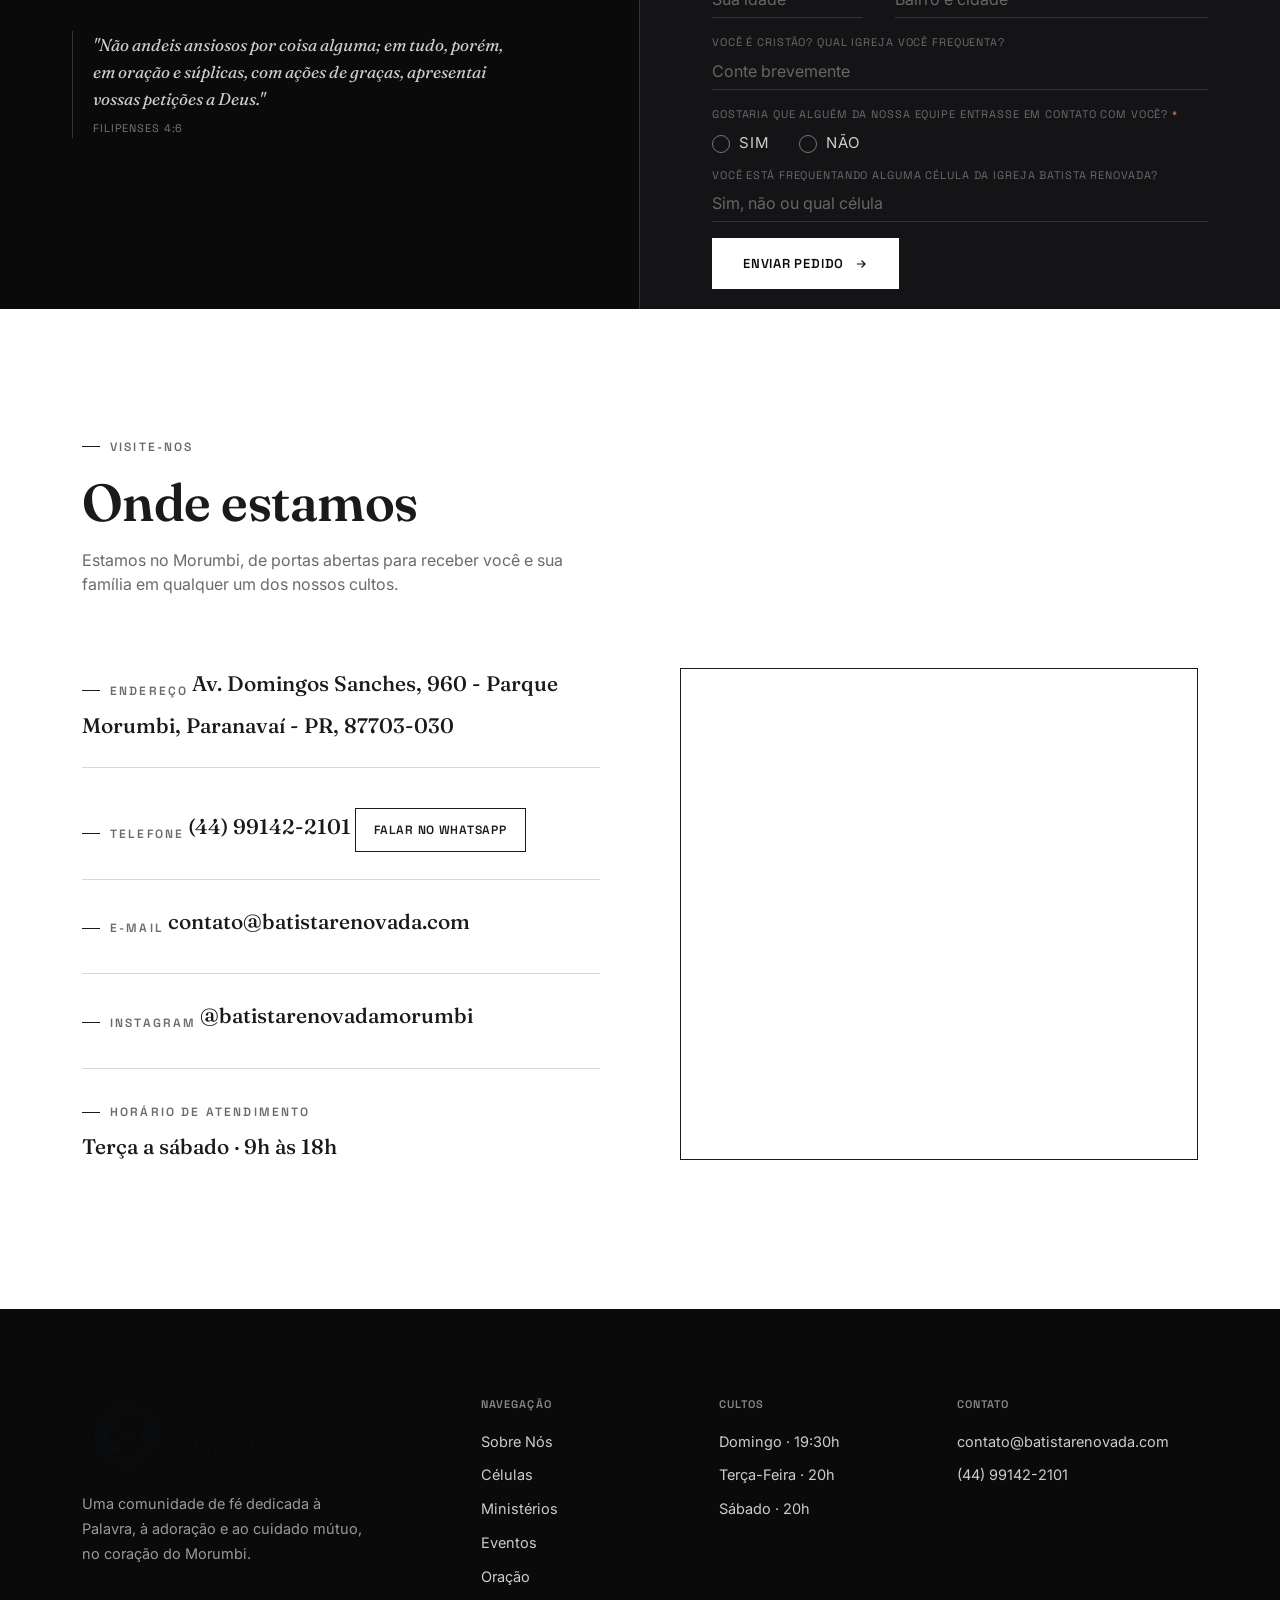
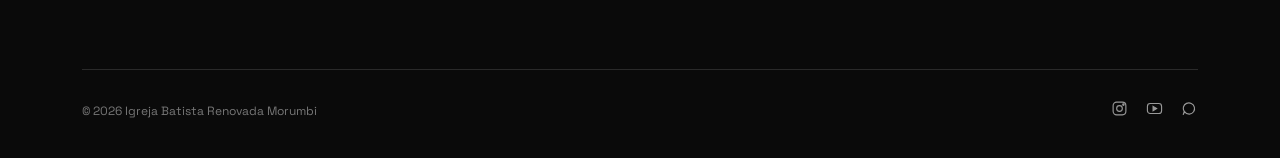
==== commit 941eff9b: "atualizaçao site" ====
--- a/index.html
+++ b/index.html
@@ -88,12 +88,14 @@
     <div class="about-grid">
       <div class="schedule-program">
         <div class="eyebrow">Agenda semanal</div>
-        <h2>Quando nos encontramos</h2>
+        <h2>Nossa <em>Programação</em></h2>
         <div class="schedule-list">
           <div class="schedule-item">
-            <div class="schedule-day">Terça-feira</div>
+            <div class="schedule-slot">
+              <div class="schedule-day">Terça-feira</div>
+              <div class="schedule-time">20:00</div>
+            </div>
             <div class="schedule-details">
-              <div class="schedule-time">20:00</div>
               <h3>Culto de Terça</h3>
               <div class="schedule-notes">
                 <p>1ª terça — Terça dos Homens</p>
@@ -105,9 +107,11 @@
             </div>
           </div>
           <div class="schedule-item">
-            <div class="schedule-day">Quarta-feira</div>
+            <div class="schedule-slot">
+              <div class="schedule-day">Quarta-feira</div>
+              <div class="schedule-time">20:00</div>
+            </div>
             <div class="schedule-details">
-              <div class="schedule-time">20:00</div>
               <h3>Células</h3>
               <p class="schedule-description">Encontros nos lares.</p>
               <div class="schedule-actions">
@@ -117,22 +121,47 @@
             </div>
           </div>
           <div class="schedule-item">
-            <div class="schedule-day">Sábado</div>
+            <div class="schedule-slot">
+              <div class="schedule-day">Sábado</div>
+              <div class="schedule-time">20:00</div>
+            </div>
             <div class="schedule-details">
-              <div class="schedule-time">20:00</div>
               <h3>CNX Jovem</h3>
               <span class="schedule-tag">Presencial</span>
             </div>
           </div>
           <div class="schedule-item">
-            <div class="schedule-day">Domingo</div>
+            <div class="schedule-slot">
+              <div class="schedule-day">Domingo</div>
+              <div class="schedule-time">19:30</div>
+            </div>
             <div class="schedule-details">
-              <div class="schedule-time">19:30</div>
               <h3>Culto de Celebração</h3>
               <span class="schedule-tag">Presencial</span>
             </div>
           </div>
         </div>
+      </div>
+    </div>
+  </div>
+</section>
+
+<!-- ============ EVENTOS ============ -->
+<section class="section section-bone" id="eventos">
+  <div class="wrap">
+    <div class="s-head">
+      <h2 class="events-title"><span class="events-title__lead">Próximos</span><span class="events-title__main">Eventos</span></h2>
+      <p>Acompanhe os próximos encontros, retiros e celebrações da nossa comunidade.</p>
+    </div>
+
+    <div class="events-list">
+      <div class="event-row">
+        <div class="event-date"><span class="d">AGO</span><span class="num">21–23</span></div>
+        <div class="event-info">
+          <h3>Encontro de Homens — Face a Face com Deus 2k26</h3>
+          <p>LOCAL CAIC</p>
+        </div>
+        <a class="event-tag" href="https://s0hv0asb.forms.app/facehomens" target="_blank" rel="noopener" aria-label="Inscreva-se no Encontro de Homens — Face a Face com Deus 2k26">Inscreva-se →</a>
       </div>
     </div>
   </div>
@@ -333,27 +362,6 @@
         <svg viewBox="0 0 40 40" fill="none" stroke="currentColor" stroke-width="1.2" aria-hidden="true"><path d="M8 12h24v18a2 2 0 01-2 2H10a2 2 0 01-2-2V12z"/><path d="M14 12V8a6 6 0 0112 0v4"/></svg>
         <h3>Discipulado &amp; Células</h3>
         <p>Pequenos grupos que se reúnem durante a semana em casas pelo bairro para estudo bíblico e comunhão próxima.</p>
-      </div>
-    </div>
-  </div>
-</section>
-
-<!-- ============ EVENTOS ============ -->
-<section class="section section-bone" id="eventos">
-  <div class="wrap">
-    <div class="s-head">
-      <h2 class="events-title"><span class="events-title__lead">Próximos</span><span class="events-title__main">Eventos</span></h2>
-      <p>Acompanhe os próximos encontros, retiros e celebrações da nossa comunidade.</p>
-    </div>
-
-    <div class="events-list">
-      <div class="event-row">
-        <div class="event-date"><span class="d">Agosto</span><span class="num">21–23</span></div>
-        <div class="event-info">
-          <h3>Encontro de Homens - Face a Face com Deus 2k26</h3>
-          <p>LOCAL: CAIC</p>
-        </div>
-        <a class="event-tag" href="https://s0hv0asb.forms.app/facehomens" target="_blank" rel="noopener" aria-label="Inscreva-se no Encontro de Homens - Face a Face com Deus 2k26">Inscreva-se</a>
       </div>
     </div>
   </div>
--- a/style.css
+++ b/style.css
@@ -235,6 +235,7 @@
 .section-black .s-head p{color:#a8a8a8;}
 
 /* ============ SOBRE ============ */
+#sobre{padding-top:80px;padding-bottom:32px;}
 .about-grid{
   display:grid;grid-template-columns:minmax(0, 1fr);align-items:start;
 }
@@ -247,38 +248,49 @@
 .verse-block p{font-family:var(--display);font-style:italic;font-size:18px;line-height:1.6;}
 .verse-block cite{font-family:var(--mono);font-size:12px;font-style:normal;text-transform:uppercase;letter-spacing:0.08em;color:var(--grey);display:block;margin-top:10px;}
 
-.schedule-program{width:100%;}
-.schedule-program .eyebrow{margin-bottom:18px;}
-.schedule-program > h2{font-size:clamp(36px,5vw,58px);}
-.schedule-list{margin-top:56px;border-top:1px solid var(--ink);}
+.schedule-program{
+  width:min(580px,100%);
+  margin:0 auto;
+  padding:40px;
+  border:1px solid #e8e8e5;
+  border-radius:6px;
+  background:#fafaf9;
+}
+.schedule-program .eyebrow{margin-bottom:14px;}
+.schedule-program > h2{font-size:clamp(34px,4vw,46px);}
+.schedule-program > h2 em{font-weight:500;}
+.schedule-list{display:grid;gap:12px;margin-top:30px;}
 .schedule-item{
   display:grid;
-  grid-template-columns:minmax(0,35fr) minmax(0,65fr);
-  gap:48px;
-  padding:46px 0;
-  border-bottom:1px solid var(--line);
+  grid-template-columns:128px minmax(0,1fr);
+  gap:20px;
+  padding:20px 22px;
+  border:1px solid var(--line);
+  border-radius:4px;
+  background:var(--white);
 }
 .schedule-day{
-  font-family:var(--display);
-  font-size:clamp(22px,2.5vw,30px);
-  font-weight:500;
-  line-height:1.15;
+  font-family:var(--mono);
+  font-size:11px;
+  font-weight:600;
+  letter-spacing:.08em;
+  line-height:1.3;
   text-transform:uppercase;
 }
 .schedule-time{
-  margin-bottom:8px;
+  margin-top:7px;
   font-family:var(--mono);
-  font-size:12px;
-  font-weight:600;
-  letter-spacing:.1em;
-}
-.schedule-details h3{font-size:clamp(27px,3vw,38px);font-weight:500;}
-.schedule-description{margin-top:10px;color:var(--grey);font-size:15px;}
-.schedule-notes{margin-top:24px;color:var(--grey);font-size:14px;line-height:1.8;}
+  font-size:11px;
+  color:var(--grey);
+  letter-spacing:.08em;
+}
+.schedule-details h3{font-size:22px;font-weight:500;}
+.schedule-description{margin-top:7px;color:var(--grey);font-size:13px;}
+.schedule-notes{margin-top:14px;color:var(--grey);font-size:12px;line-height:1.65;}
 .schedule-tag,
 .schedule-link{
   display:inline-block;
-  margin-top:28px;
+  margin-top:16px;
   font-family:var(--mono);
   font-size:10px;
   font-weight:600;
@@ -286,7 +298,7 @@
   text-transform:uppercase;
 }
 .schedule-tag{color:var(--grey);}
-.schedule-link{margin-left:24px;border-bottom:1px solid var(--ink);padding-bottom:3px;}
+.schedule-link{margin-left:16px;border-bottom:1px solid var(--ink);padding-bottom:3px;}
 .schedule-link:hover{border-bottom-color:transparent;}
 /* ============ CÉLULAS ============ */
 .cells-section{background-color:var(--white);border-top:1px solid var(--line);border-bottom:1px solid var(--line);}
@@ -300,6 +312,7 @@
 
 /* ============ ASSISTA AO CULTO ============ */
 .watch-section{background-color:var(--white);}
+#assista{padding-top:50px;}
 .watch-grid{
   display:grid;grid-template-columns:1.05fr .95fr;gap:80px;align-items:center;
 }
@@ -645,6 +658,7 @@
 .min-line{width:100%;height:1px;background:var(--line);margin:24px 0 0;}
 
 /* ============ EVENTOS ============ */
+#eventos{padding-top:40px;padding-bottom:40px;}
 .s-head .events-title{
   display:flex;
   width:fit-content;
@@ -834,6 +848,23 @@
   outline:2px solid var(--white);
   outline-offset:3px;
 }
+#oracao .prayer-section{min-height:0;}
+#oracao .prayer-text,
+#oracao .prayer-form{padding-top:20px;padding-bottom:20px;}
+#oracao .prayer-text h2{margin-bottom:20px;}
+#oracao .prayer-text p{margin-bottom:28px;}
+#oracao .prayer-quote span{margin-top:8px;}
+#oracao .field{margin-bottom:16px;}
+#oracao .field label{margin-bottom:6px;}
+#oracao .field input,
+#oracao .field textarea,
+#oracao .field select{padding-top:4px;padding-bottom:8px;}
+#oracao .field textarea{height:52px;min-height:52px;}
+#oracao .choice-field{margin-bottom:16px;}
+#oracao .choice-field legend{margin-bottom:10px;}
+#oracao .choice-field label{margin-bottom:4px;}
+#oracao #prayer-form > .field:last-of-type{margin-bottom:8px;}
+#oracao .form-submit{margin-top:0;}
 .form-error{
   display:none;
   margin-top:10px;
@@ -946,6 +977,8 @@
   .prayer-section{grid-template-columns:1fr;}
   .prayer-text{padding:90px 32px 60px;border-right:none;border-bottom:1px solid var(--line-dark);}
   .prayer-form{padding:60px 32px 90px;}
+  #oracao .prayer-text,
+  #oracao .prayer-form{padding-top:60px;padding-bottom:60px;}
   #formulario-celulas .prayer-text,
   #formulario-celulas .prayer-form{padding-top:64px;padding-bottom:64px;}
   .contact-grid{grid-template-columns:1fr;gap:56px;}
@@ -956,13 +989,17 @@
 @media (max-width:600px){
   .wrap{padding:0 20px;}
   .section{padding:80px 0;}
-  .schedule-list{margin-top:40px;}
-  .schedule-item{grid-template-columns:1fr;gap:18px;padding:34px 0;}
-  .schedule-day{font-size:23px;}
-  .schedule-details h3{font-size:29px;}
-  .schedule-notes{margin-top:20px;}
-  .schedule-tag,.schedule-link{margin-top:24px;}
-  .schedule-link{margin-left:18px;}
+  #sobre .wrap{padding:0 16px;}
+  #sobre{padding-top:56px;padding-bottom:28px;}
+  #eventos{padding-top:36px;padding-bottom:40px;}
+  .schedule-program{padding:24px 18px;}
+  .schedule-list{margin-top:26px;}
+  .schedule-item{grid-template-columns:96px minmax(0,1fr);gap:14px;padding:18px 16px;}
+  .schedule-day{font-size:10px;}
+  .schedule-details h3{font-size:20px;}
+  .schedule-notes{margin-top:12px;}
+  .schedule-tag,.schedule-link{margin-top:16px;}
+  .schedule-link{margin-left:0;display:block;width:fit-content;}
   .hero{padding:110px 20px 64px;}
   .hero{background-position:center center;}
   .hero h1{margin-bottom:24px;font-size:clamp(38px,11.5vw,48px);}
@@ -972,6 +1009,11 @@
   .hero-meta{flex-direction:column;gap:12px;padding-top:18px;}
   .cells-card{min-height:300px;padding:32px;}
   .prayer-form-row{grid-template-columns:1fr;gap:0;}
+  #oracao .field{margin-bottom:22px;}
+  #oracao .field label{margin-bottom:8px;}
+  #oracao .field textarea{height:60px;min-height:60px;}
+  #oracao .choice-field{margin-bottom:22px;}
+  #oracao #prayer-form > .field:last-of-type{margin-bottom:12px;}
   .prayer-form .btn{width:100%;justify-content:center;}
   .choice-field label{margin-right:24px;}
   .culto-grid{grid-template-columns:repeat(2, 1fr);gap:10px;}
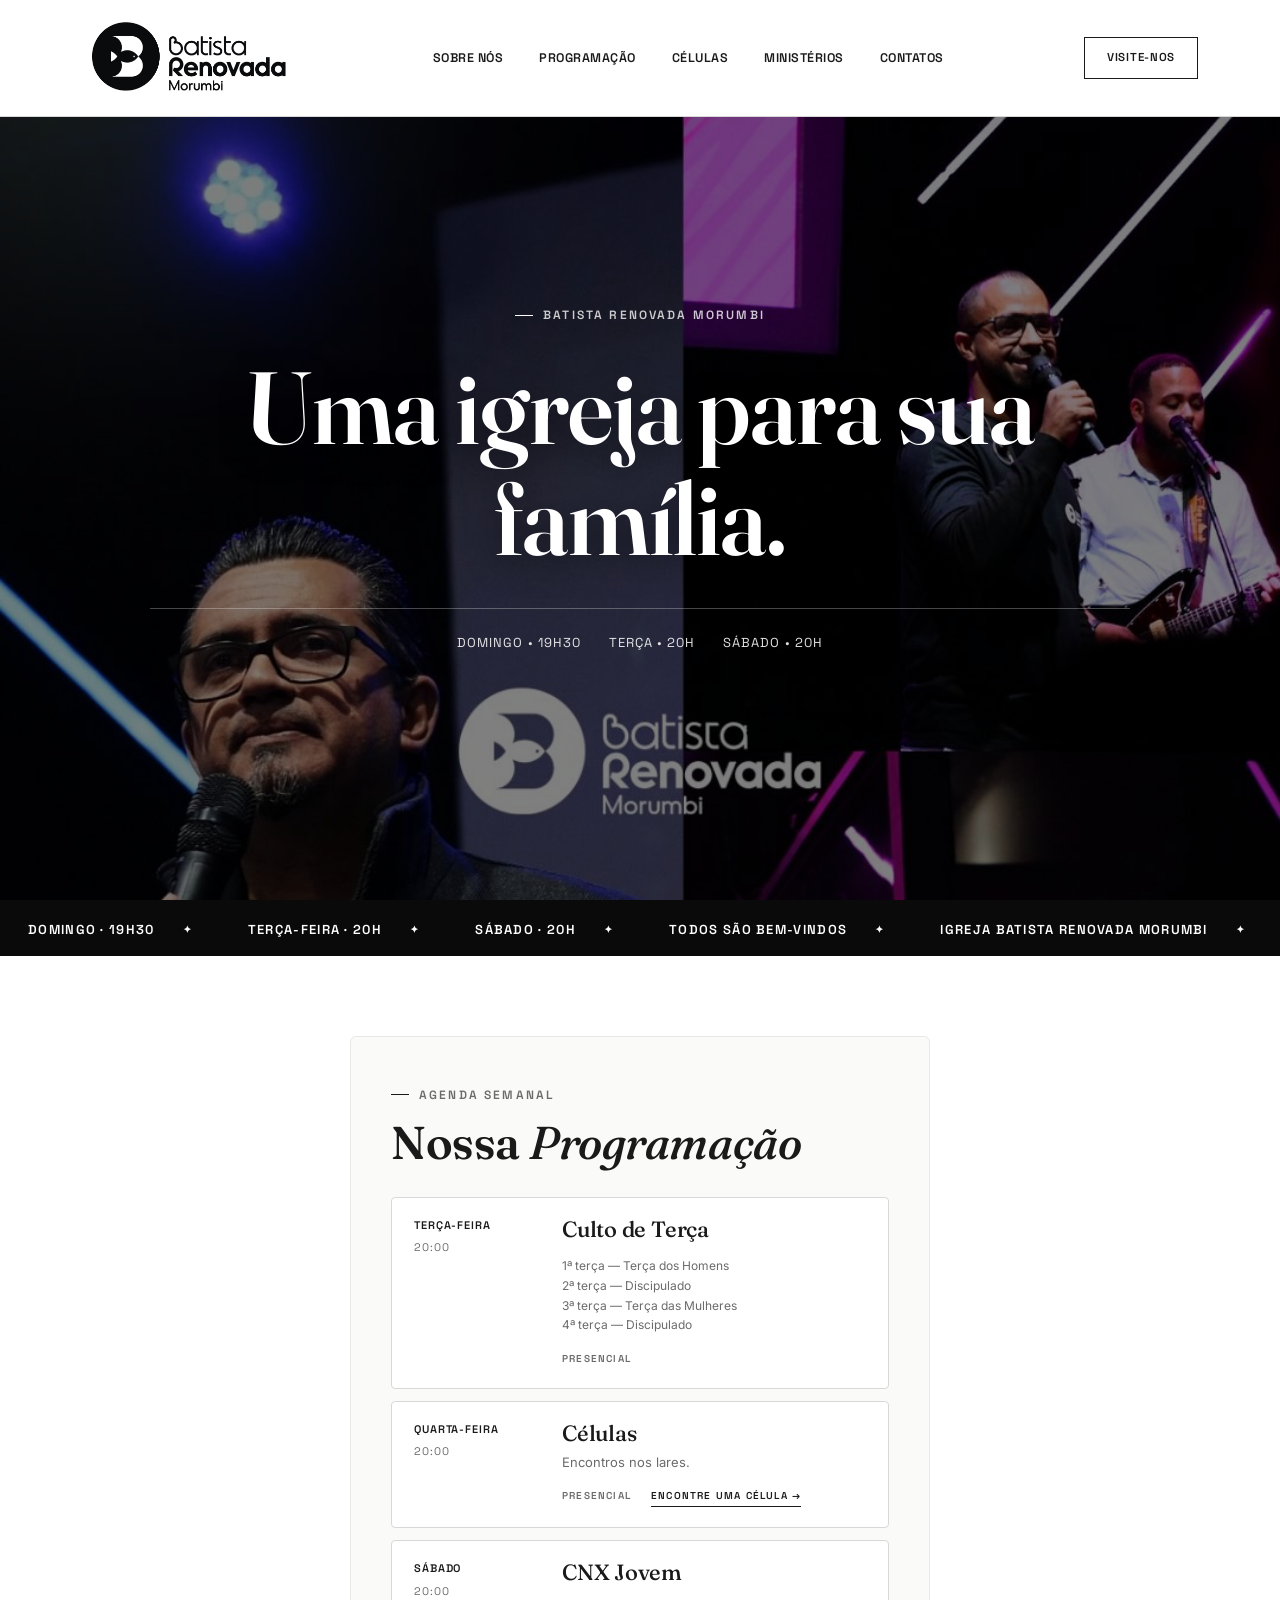
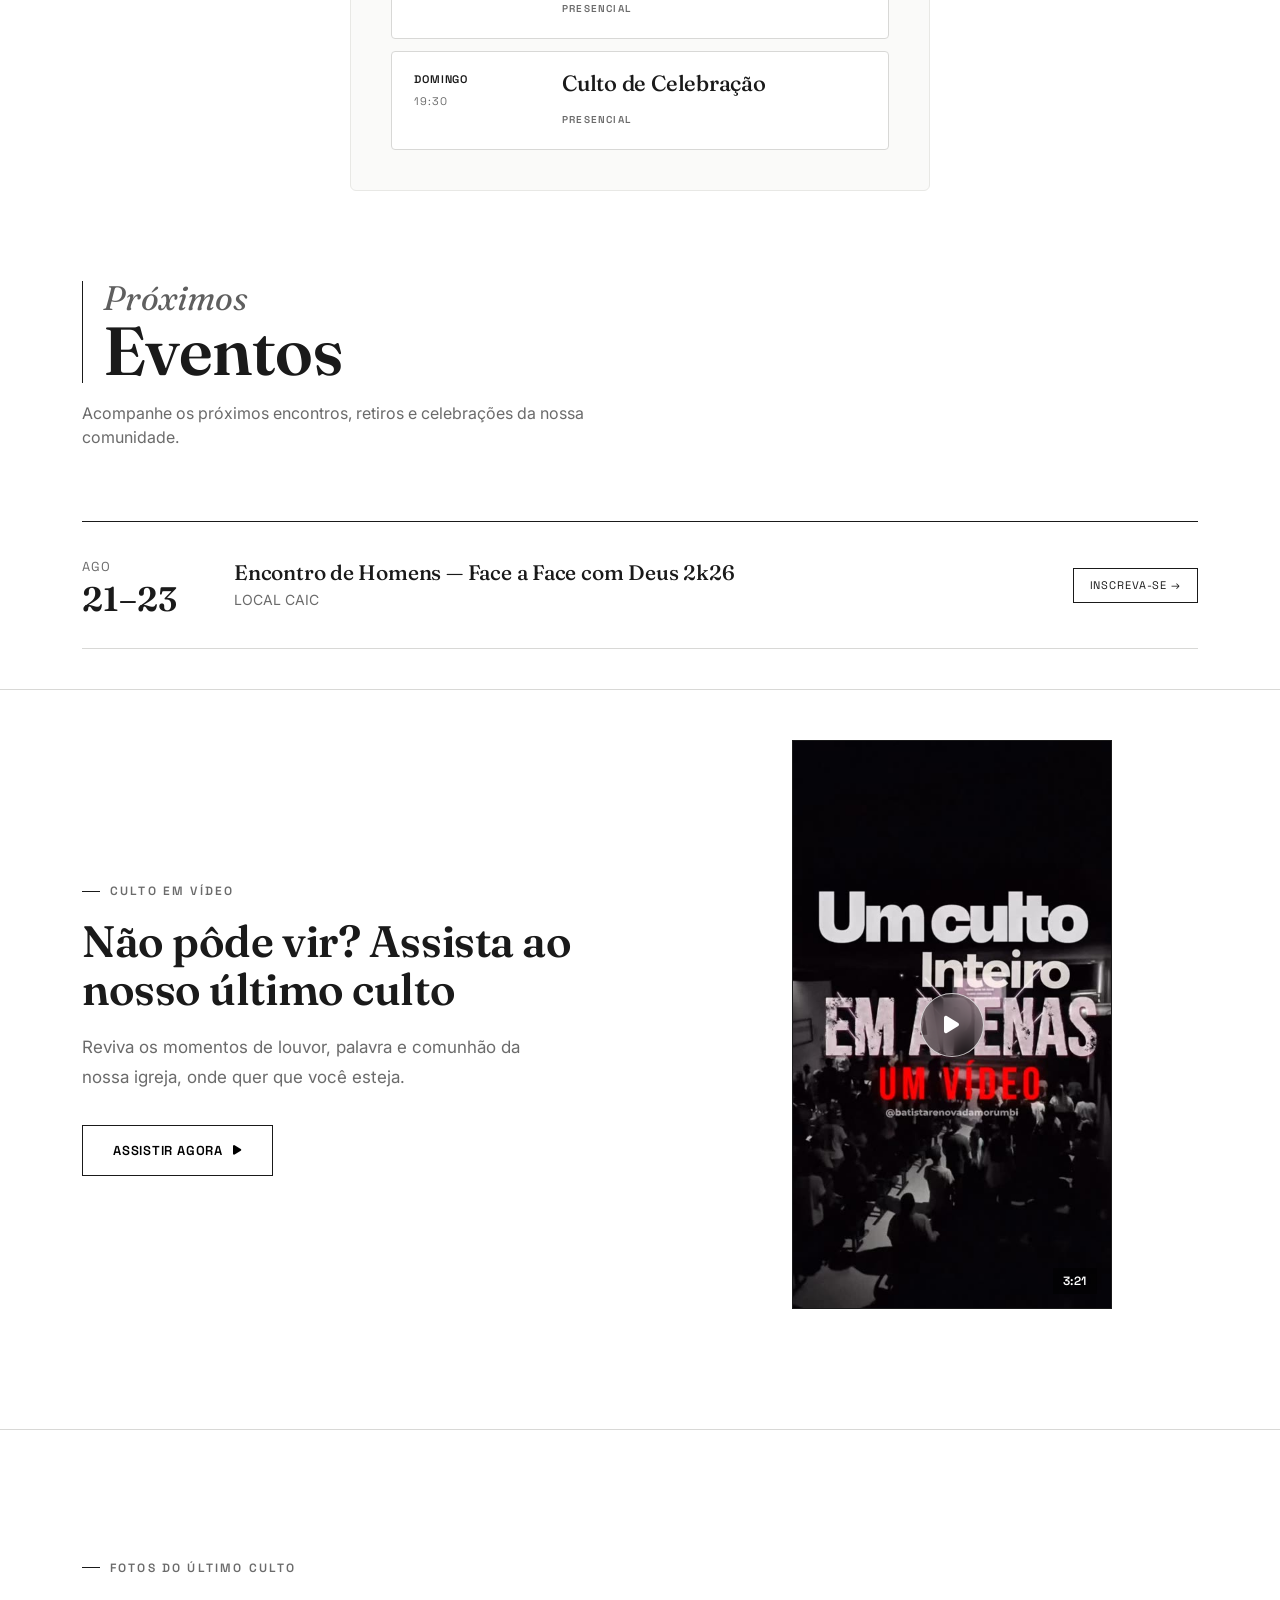
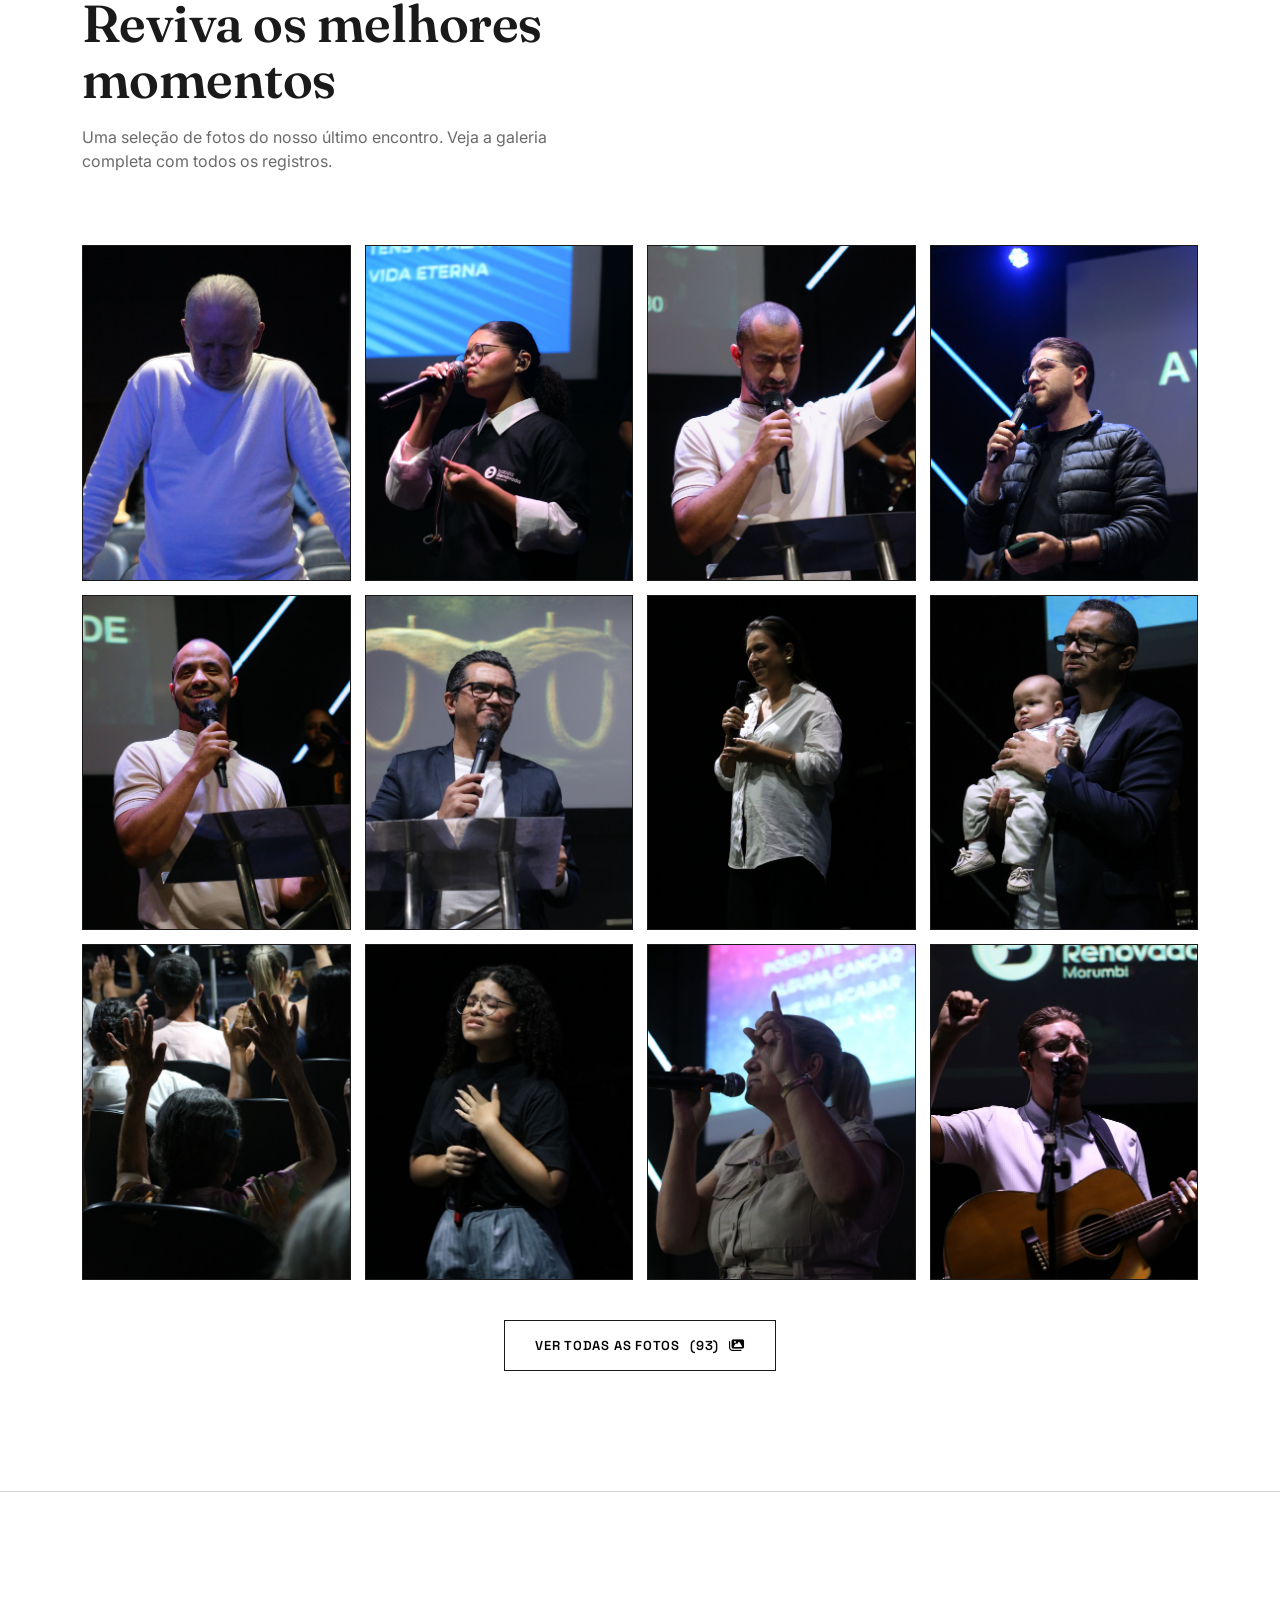
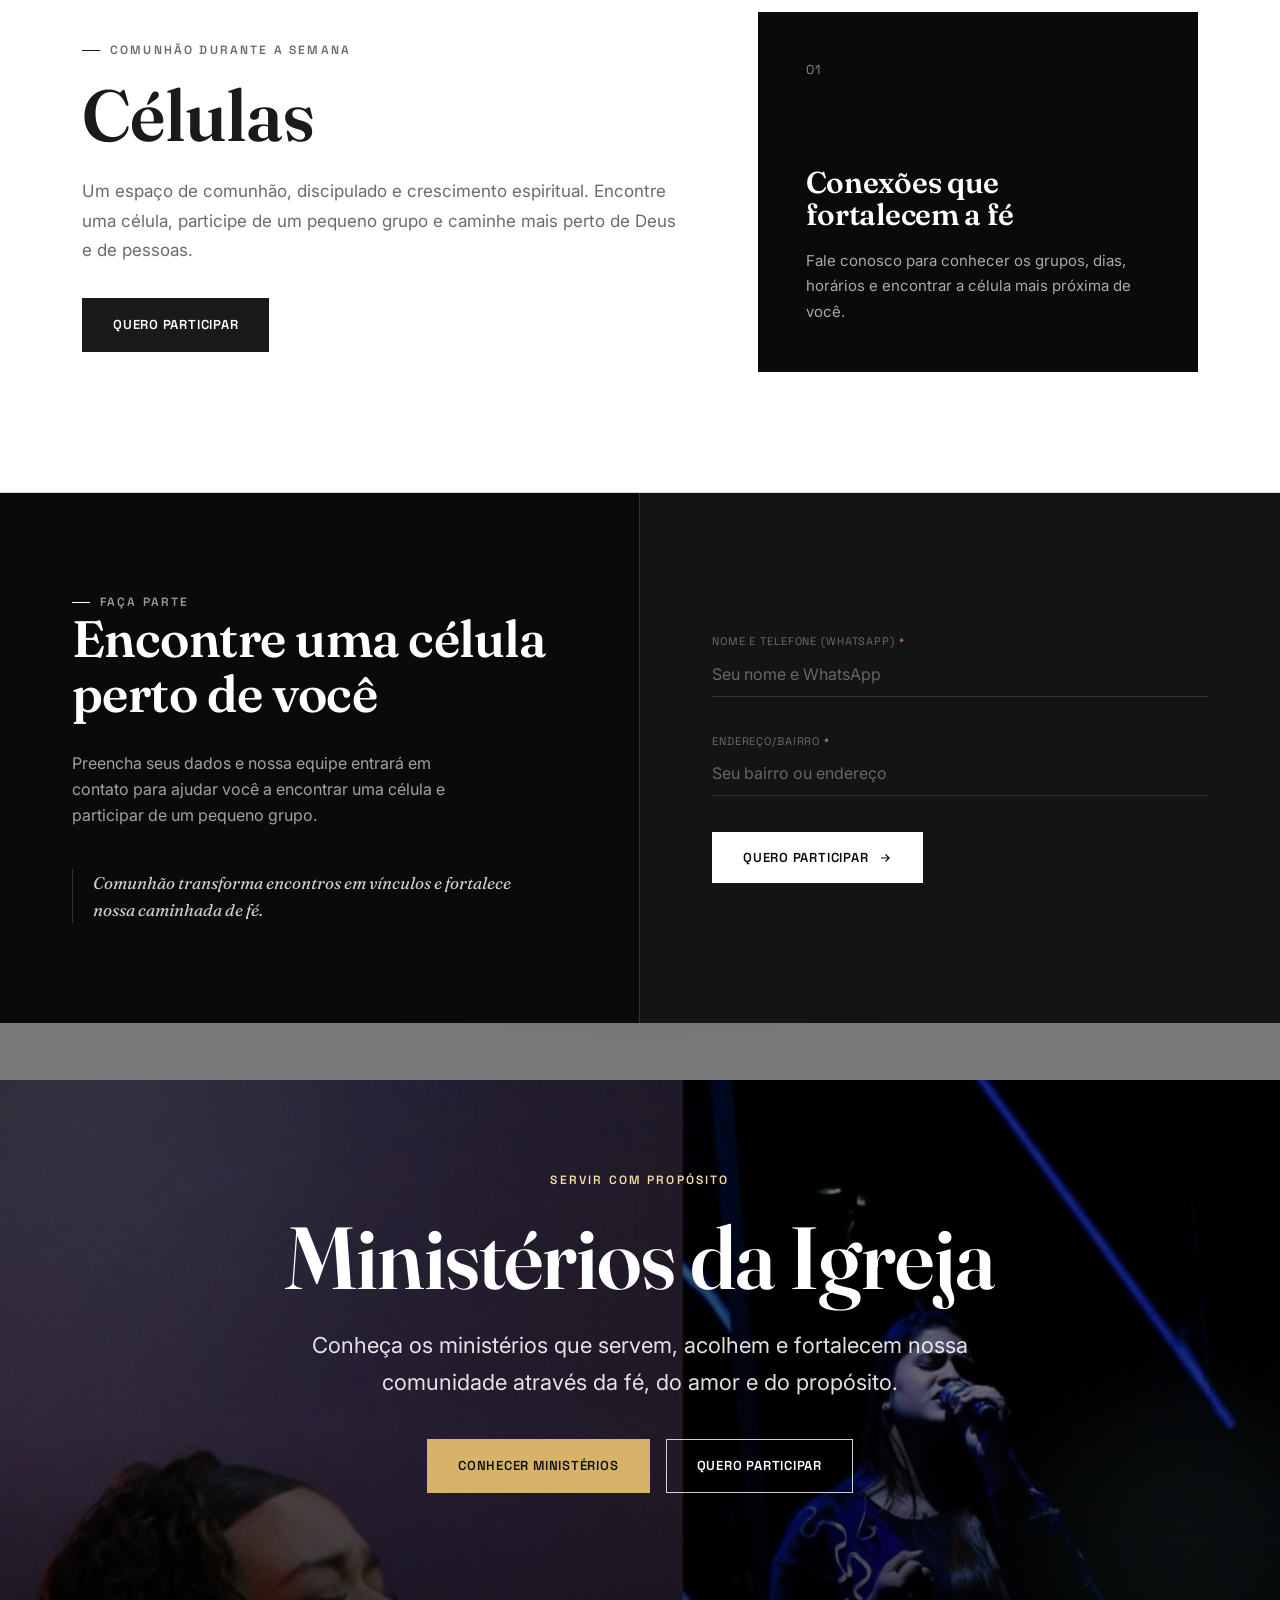
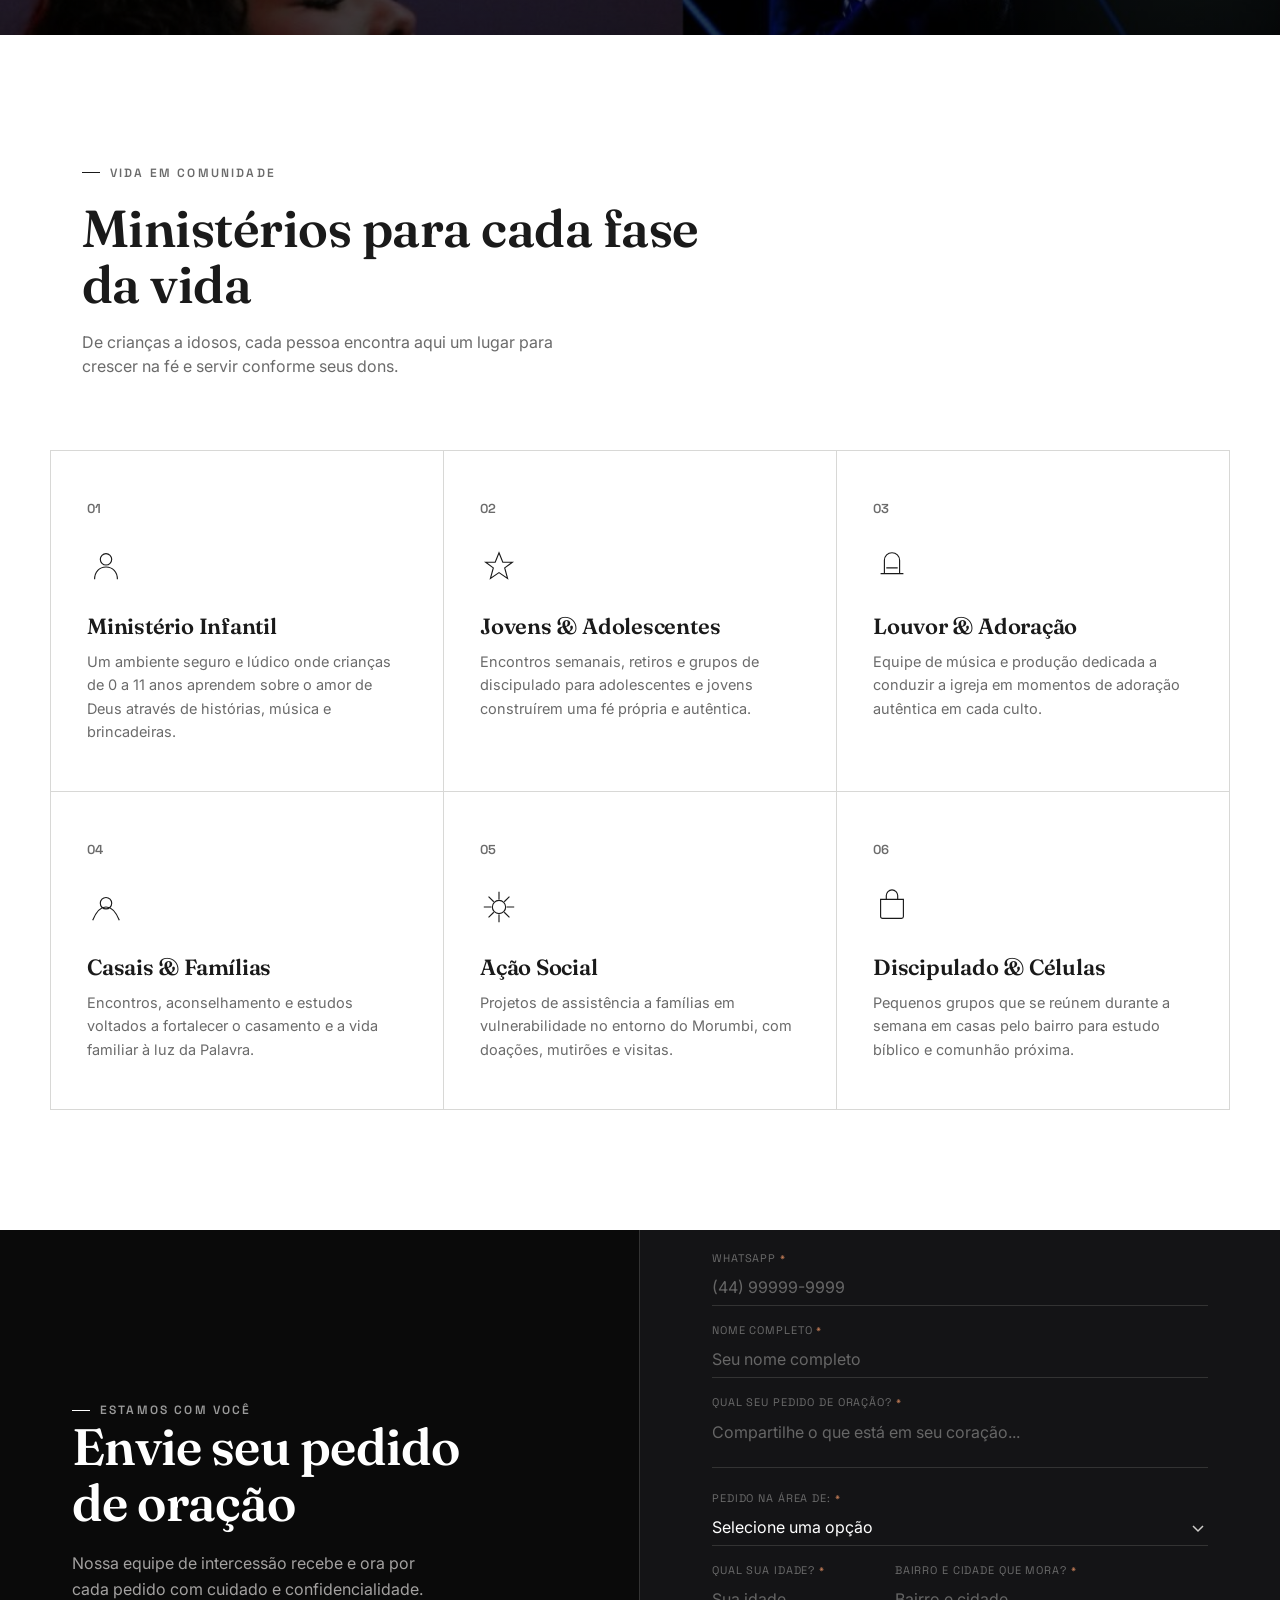
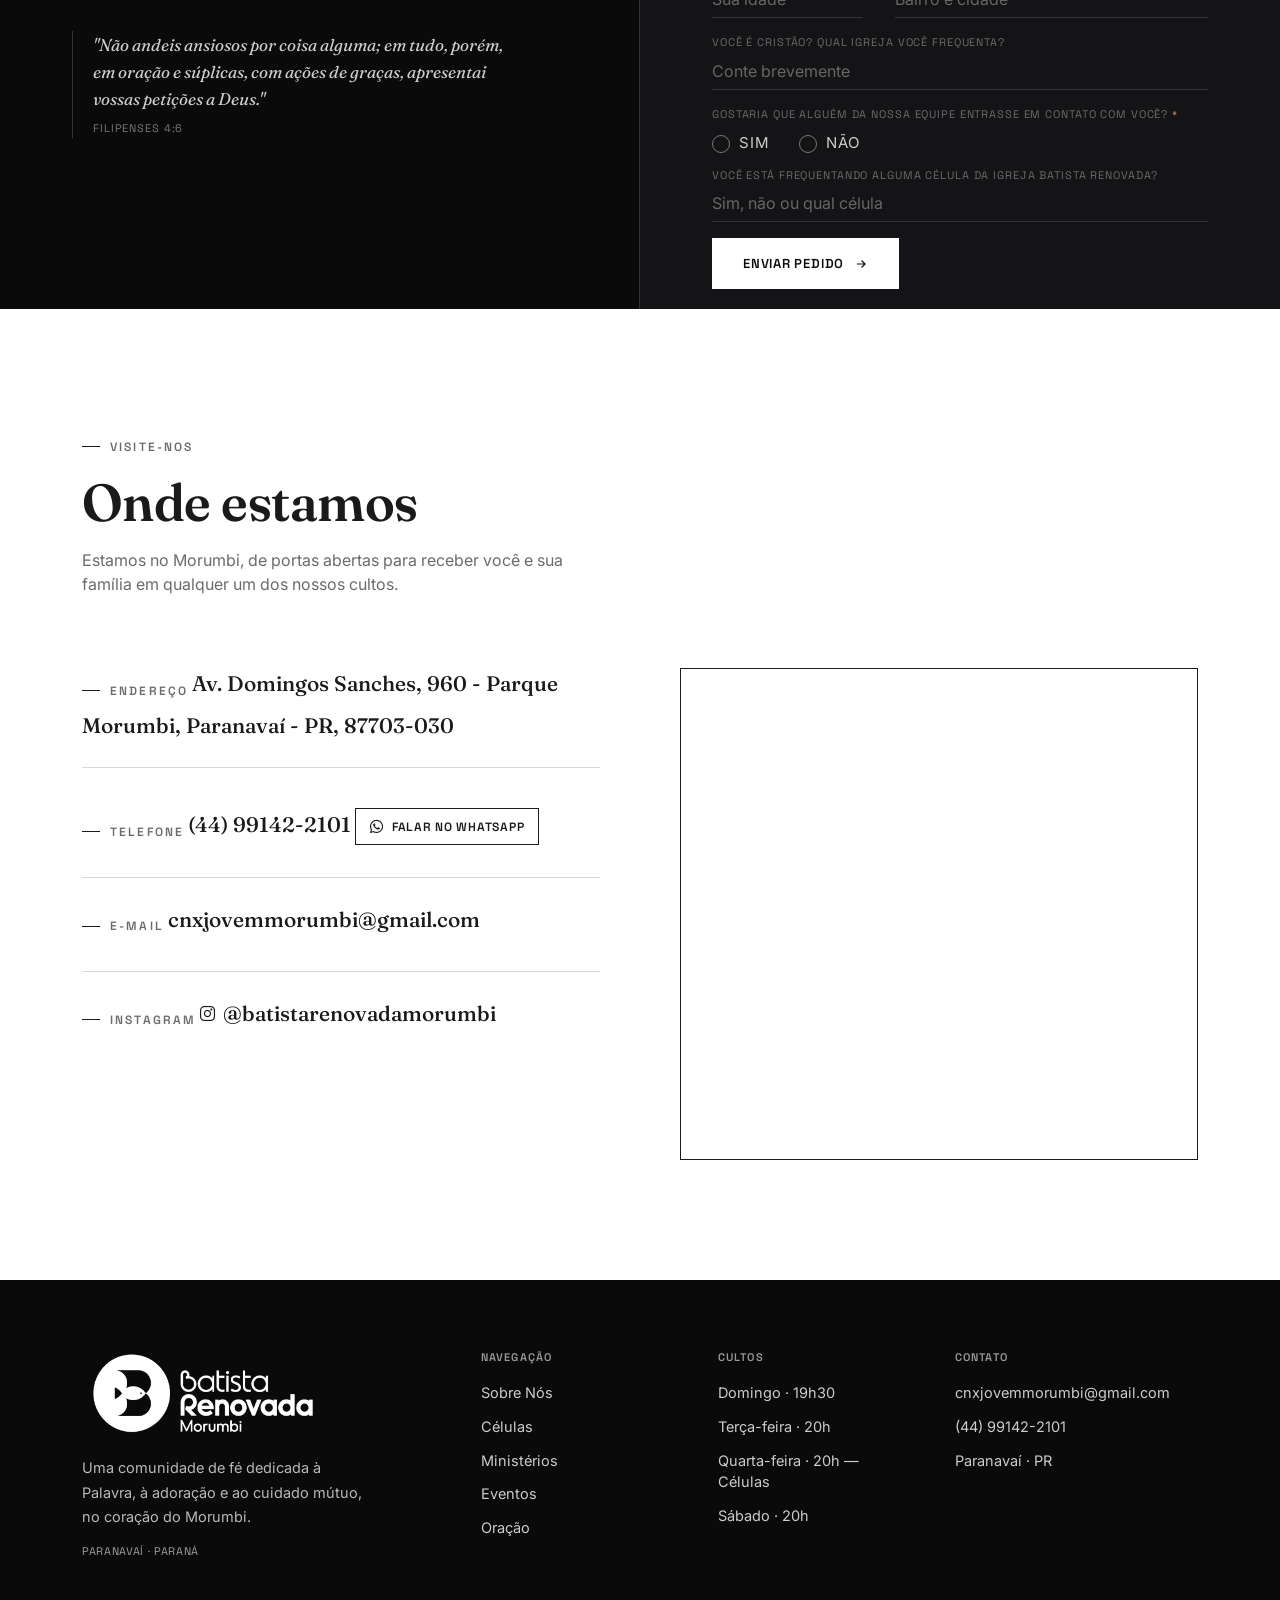
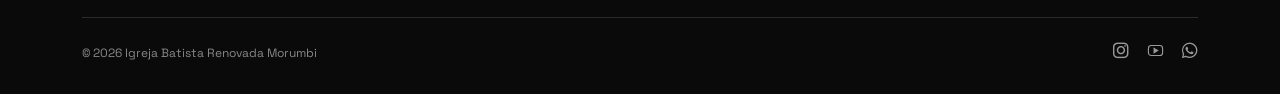
==== commit ac43738e: "atualizaçao site" ====
--- a/index.html
+++ b/index.html
@@ -71,12 +71,14 @@
 <!-- ============ STRIP ============ -->
 <div class="strip" aria-hidden="true">
   <div class="strip-track">
-    <span>Cultos aos domingos · 19:30h</span>
-    <span>Culto às terças · 20h</span>
+    <span>Domingo · 19h30</span>
+    <span>Terça-feira · 20h</span>
+    <span>Sábado · 20h</span>
     <span>Todos são bem-vindos</span>
     <span>Igreja Batista Renovada Morumbi</span>
-    <span>Cultos aos domingos · 19:30h</span>
-    <span>Culto aos sábados · 20h</span>
+    <span>Domingo · 19h30</span>
+    <span>Terça-feira · 20h</span>
+    <span>Sábado · 20h</span>
     <span>Todos são bem-vindos</span>
     <span>Igreja Batista Renovada Morumbi</span>
   </div>
@@ -473,19 +475,15 @@
         <div class="item">
           <div class="eyebrow">Telefone</div>
           <a href="tel:+5544991422101">(44) 99142-2101</a>
-          <a class="contact-whatsapp" href="https://wa.me/5544991422101" target="_blank" rel="noopener">Falar no WhatsApp</a>
+          <a class="contact-whatsapp" href="https://wa.me/5544991422101" target="_blank" rel="noopener"><i class="fab fa-whatsapp" aria-hidden="true"></i> Falar no WhatsApp</a>
         </div>
         <div class="item">
           <div class="eyebrow">E-mail</div>
-          <a href="mailto:contato@batistarenovada.com">contato@batistarenovada.com</a>
+          <a href="mailto:cnxjovemmorumbi@gmail.com">cnxjovemmorumbi@gmail.com</a>
         </div>
         <div class="item">
           <div class="eyebrow">Instagram</div>
-          <a href="https://www.instagram.com/batistarenovadamorumbi/" target="_blank" rel="noopener">@batistarenovadamorumbi</a>
-        </div>
-        <div class="item">
-          <div class="eyebrow">Horário de atendimento</div>
-          <p>Terça a sábado · 9h às 18h</p>
+          <a class="contact-social-link" href="https://www.instagram.com/batistarenovadamorumbi/" target="_blank" rel="noopener"><i class="fab fa-instagram" aria-hidden="true"></i><span>@batistarenovadamorumbi</span></a>
         </div>
       </div>
       <div class="map-frame">
@@ -508,7 +506,8 @@
         <a href="#topo" class="logo">
           <img src="assets/logo-batista-renovada-morumbi.png" alt="Batista Renovada Morumbi" loading="lazy" decoding="async" width="831" height="300">
         </a>
-        <p>Uma comunidade de fé dedicada à Palavra, à adoração e ao cuidado mútuo, no coração do Morumbi.</p>
+        <p>Uma comunidade de fé dedicada à<br>Palavra, à adoração e ao cuidado mútuo,<br>no coração do Morumbi.</p>
+        <p class="footer-location">Paranavaí · Paraná</p>
       </div>
       <div class="footer-col">
         <h4>Navegação</h4>
@@ -520,22 +519,24 @@
       </div>
       <div class="footer-col">
         <h4>Cultos</h4>
-        <p>Domingo · 19:30h</p>
-        <p>Terça-Feira · 20h</p>
+        <p>Domingo · 19h30</p>
+        <p>Terça-feira · 20h</p>
+        <p>Quarta-feira · 20h — Células</p>
         <p>Sábado · 20h</p>
       </div>
       <div class="footer-col">
         <h4>Contato</h4>
-        <a href="mailto:contato@batistarenovada.com">contato@batistarenovada.com</a>
+        <a href="mailto:cnxjovemmorumbi@gmail.com">cnxjovemmorumbi@gmail.com</a>
         <a href="tel:+5544991422101">(44) 99142-2101</a>
+        <p>Paranavaí · PR</p>
       </div>
     </div>
     <div class="footer-bottom">
       <span>© 2026 Igreja Batista Renovada Morumbi</span>
       <div class="socials">
-        <a href="https://www.instagram.com/batistarenovadamorumbi/" target="_blank" rel="noopener" aria-label="Instagram"><svg viewBox="0 0 24 24" fill="none" stroke="currentColor" stroke-width="1.6" aria-hidden="true"><rect x="3" y="3" width="18" height="18" rx="5"/><circle cx="12" cy="12" r="4"/><circle cx="17.5" cy="6.5" r="1"/></svg></a>
+        <a href="https://www.instagram.com/batistarenovadamorumbi/" target="_blank" rel="noopener" aria-label="Instagram"><i class="fab fa-instagram" aria-hidden="true"></i></a>
         <a href="#" aria-label="YouTube"><svg viewBox="0 0 24 24" fill="none" stroke="currentColor" stroke-width="1.6" aria-hidden="true"><rect x="2" y="5" width="20" height="14" rx="4"/><path d="M10 9l5 3-5 3z" fill="currentColor"/></svg></a>
-        <a href="#" aria-label="WhatsApp"><svg viewBox="0 0 24 24" fill="none" stroke="currentColor" stroke-width="1.6" aria-hidden="true"><path d="M3 21l1.5-4.5A8 8 0 1112 20a8 8 0 01-7-3.5z"/></svg></a>
+        <a href="https://wa.me/5544991422101" target="_blank" rel="noopener" aria-label="WhatsApp"><i class="fab fa-whatsapp" aria-hidden="true"></i></a>
       </div>
     </div>
   </div>
--- a/style.css
+++ b/style.css
@@ -901,16 +901,33 @@
 .contact-info .item a:hover{text-decoration:underline;}
 .contact-info .item .contact-whatsapp{
   display:inline-flex;
+  align-items:center;
+  gap:8px;
   width:fit-content;
   margin-top:14px;
   border:1px solid var(--ink);
-  padding:12px 18px;
+  padding:10px 14px;
   font-family:var(--mono);
   font-size:12px;
   font-weight:600;
+  line-height:1;
   letter-spacing:0.06em;
   text-transform:uppercase;
-}
+  transition:background-color .2s ease,color .2s ease,border-color .2s ease;
+}
+.contact-info .contact-whatsapp i{font-size:15px;line-height:1;}
+.contact-info .contact-social-link{
+  display:inline-flex;
+  align-items:center;
+  gap:8px;
+  max-width:100%;
+  cursor:pointer;
+  transition:opacity .2s ease;
+}
+.contact-info .contact-social-link i{flex:0 0 auto;font-size:17px;line-height:1;}
+.contact-info .contact-social-link span{min-width:0;overflow-wrap:anywhere;}
+.contact-info .contact-social-link:hover{opacity:.72;text-decoration:none;}
+.contact-info .contact-social-link:hover span{text-decoration:underline;text-underline-offset:3px;}
 .contact-info .item .contact-whatsapp:hover{
   background:var(--ink);
   color:var(--white);
@@ -923,27 +940,37 @@
 .map-frame iframe{width:100%;height:100%;border:none;filter:grayscale(1) contrast(1.05);}
 
 /* ============ FOOTER ============ */
-footer{background:var(--black);color:var(--white);padding:90px 0 36px;}
+footer{background:var(--black);color:var(--white);padding:72px 0 30px;}
 .footer-top{
-  display:grid;grid-template-columns:1.3fr 0.7fr 0.7fr 0.9fr;gap:50px;
-  padding-bottom:70px;border-bottom:1px solid #2a2a2a;
+  display:grid;grid-template-columns:1.3fr 0.7fr 0.7fr 0.9fr;gap:48px;
+  padding-bottom:56px;border-bottom:1px solid #2a2a2a;
 }
 .footer-brand .logo{color:var(--white);margin-bottom:18px;}
-.footer-brand p{color:#999;font-size:14.5px;max-width:280px;line-height:1.7;}
+.footer-brand .logo img{width:238px;filter:brightness(0) invert(1);}
+.footer-brand p{color:#b8b8b8;font-size:14.5px;max-width:300px;line-height:1.7;}
+.footer-brand .footer-location{
+  margin-top:12px;
+  color:#9f9f9f;
+  font-family:var(--mono);
+  font-size:11px;
+  letter-spacing:.06em;
+  text-transform:uppercase;
+}
 .footer-col h4{
   font-family:var(--mono);font-size:11px;text-transform:uppercase;letter-spacing:0.1em;
-  color:#888;margin-bottom:20px;font-weight:600;
+  color:#999;margin-bottom:18px;font-weight:600;
 }
 .footer-col a,.footer-col p{
   display:block;color:#ccc;font-size:14.5px;margin-bottom:12px;
 }
 .footer-col a:hover{color:var(--white);text-decoration:underline;}
 .footer-bottom{
-  display:flex;justify-content:space-between;align-items:center;padding-top:30px;
-  font-family:var(--mono);font-size:12px;color:#777;
+  display:flex;justify-content:space-between;align-items:center;padding-top:24px;
+  font-family:var(--mono);font-size:12px;color:#888;
 }
 .socials{display:flex;gap:18px;}
 .socials a svg{width:17px;height:17px;}
+.socials a i{font-size:18px;line-height:1;}
 .socials a{color:#999;transition:color .2s;}
 .socials a:hover{color:var(--white);}
 
@@ -1025,6 +1052,12 @@
   .culto-viewer-next{right:8px;}
   .ministries-hero{min-height:72vh;padding:80px 20px;}
   .ministries-hero__actions .btn{width:100%;justify-content:center;}
-  .footer-top{grid-template-columns:1fr;}
-  .footer-bottom{flex-direction:column;gap:16px;align-items:flex-start;}
-}
+  .contact-info .item .contact-whatsapp{max-width:100%;}
+  .contact-info .contact-social-link{font-size:18px;}
+  footer{padding:52px 0 24px;}
+  .footer-top{grid-template-columns:1fr;gap:28px;padding-bottom:36px;}
+  .footer-brand .logo{margin-bottom:14px;}
+  .footer-col h4{margin-bottom:14px;}
+  .footer-col a,.footer-col p{margin-bottom:8px;}
+  .footer-bottom{flex-direction:column;gap:16px;align-items:flex-start;padding-top:20px;}
+}
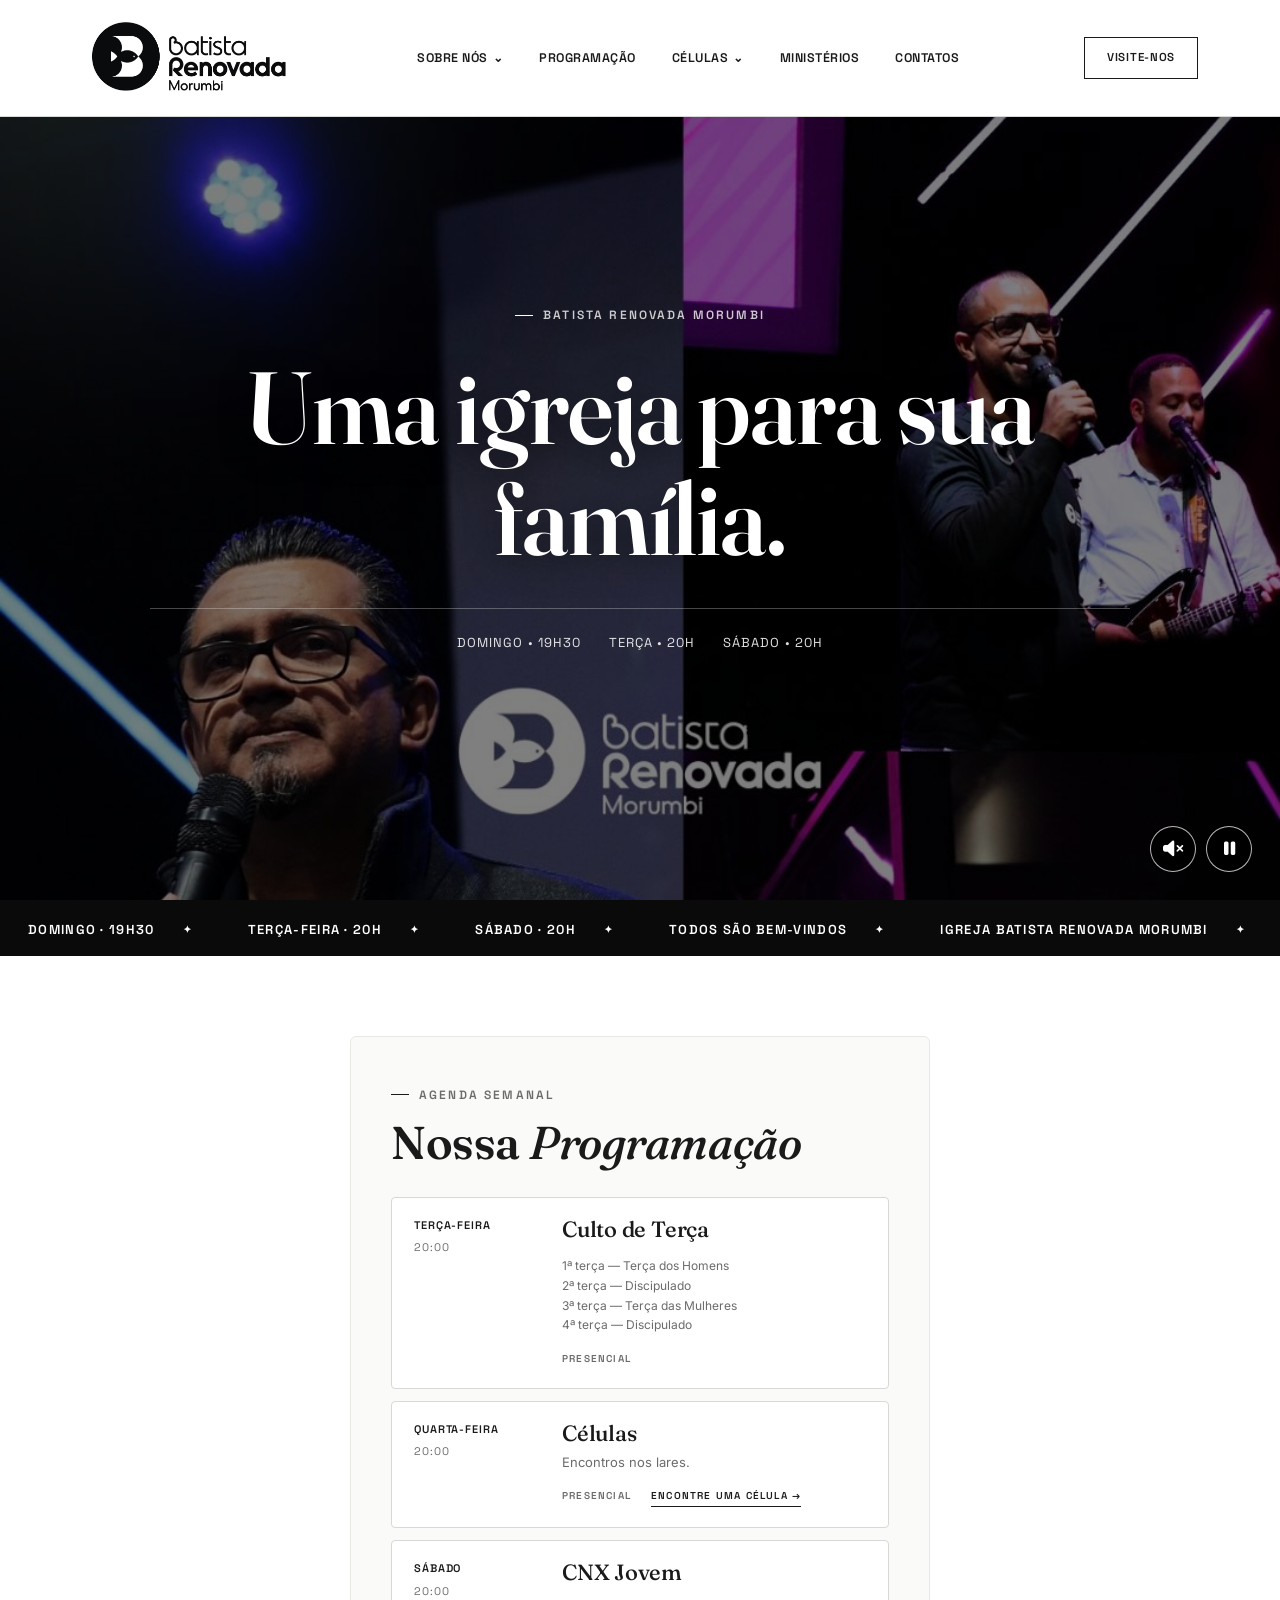
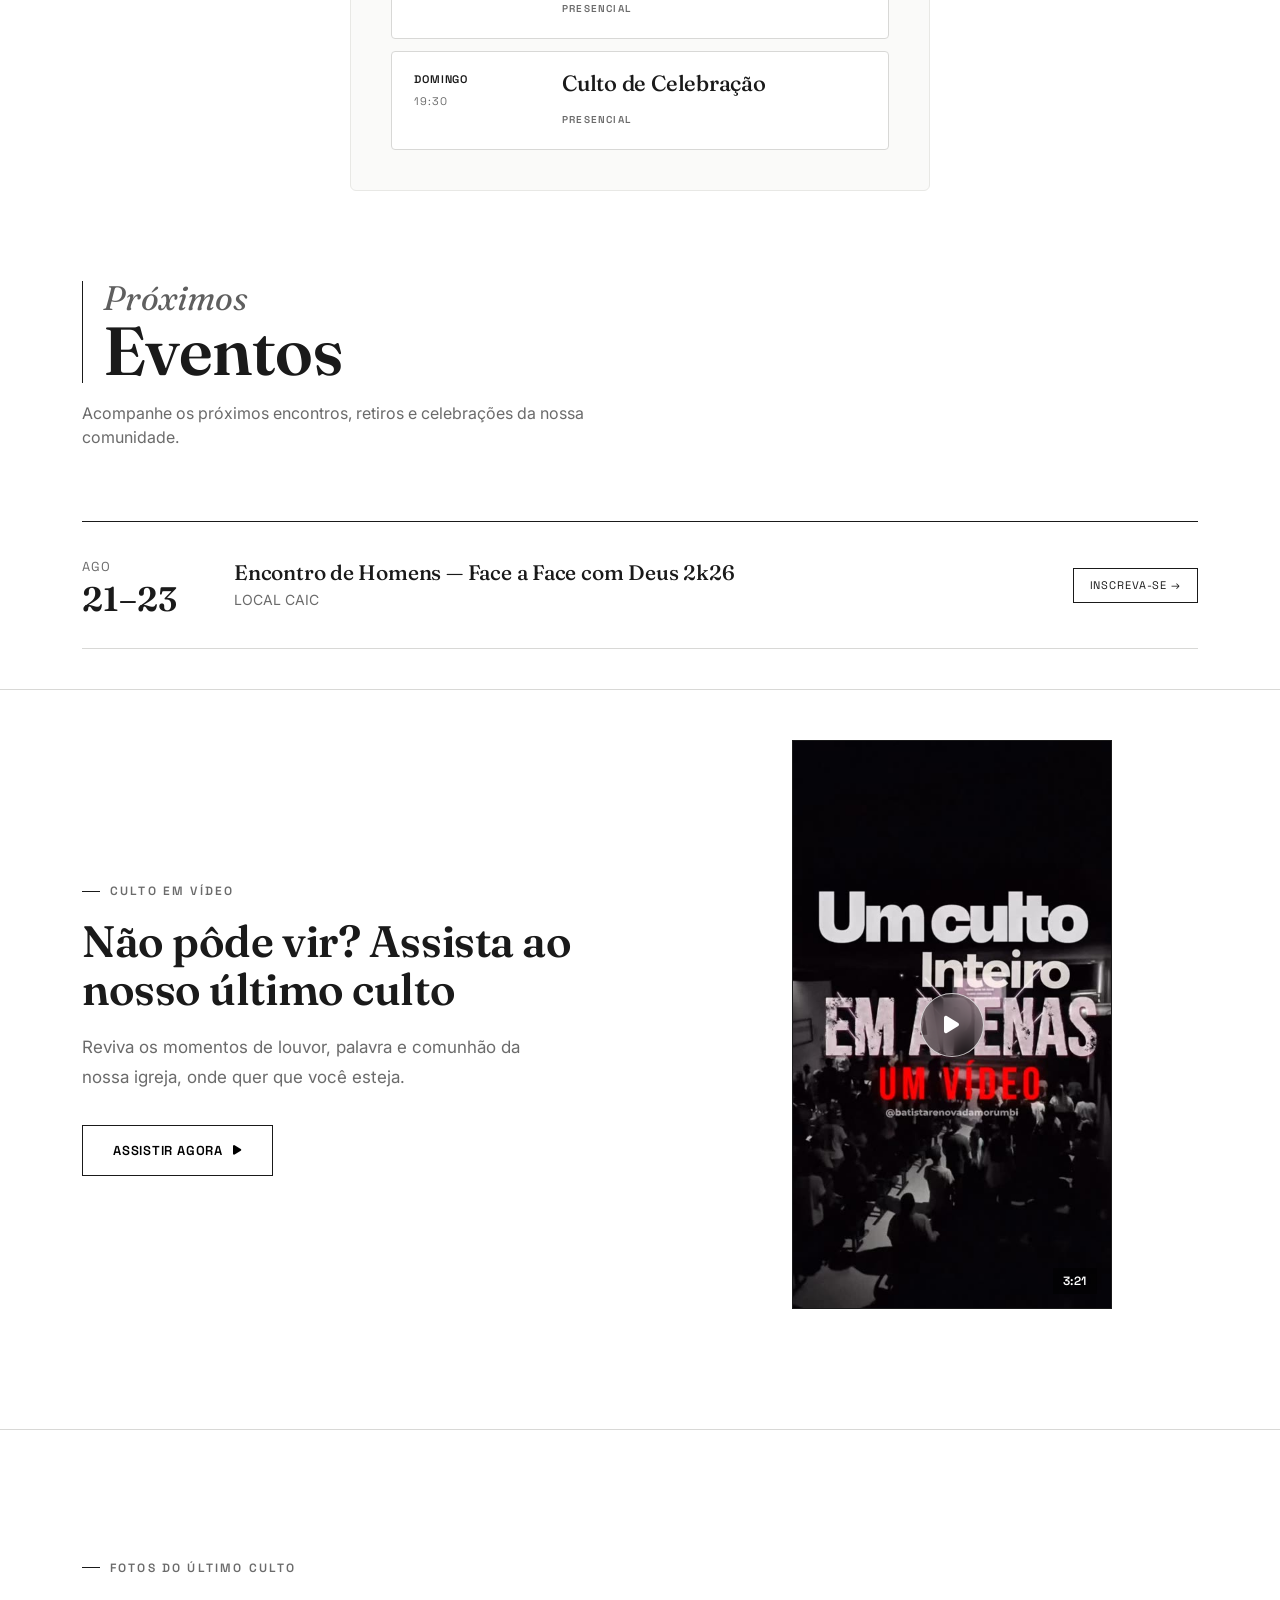
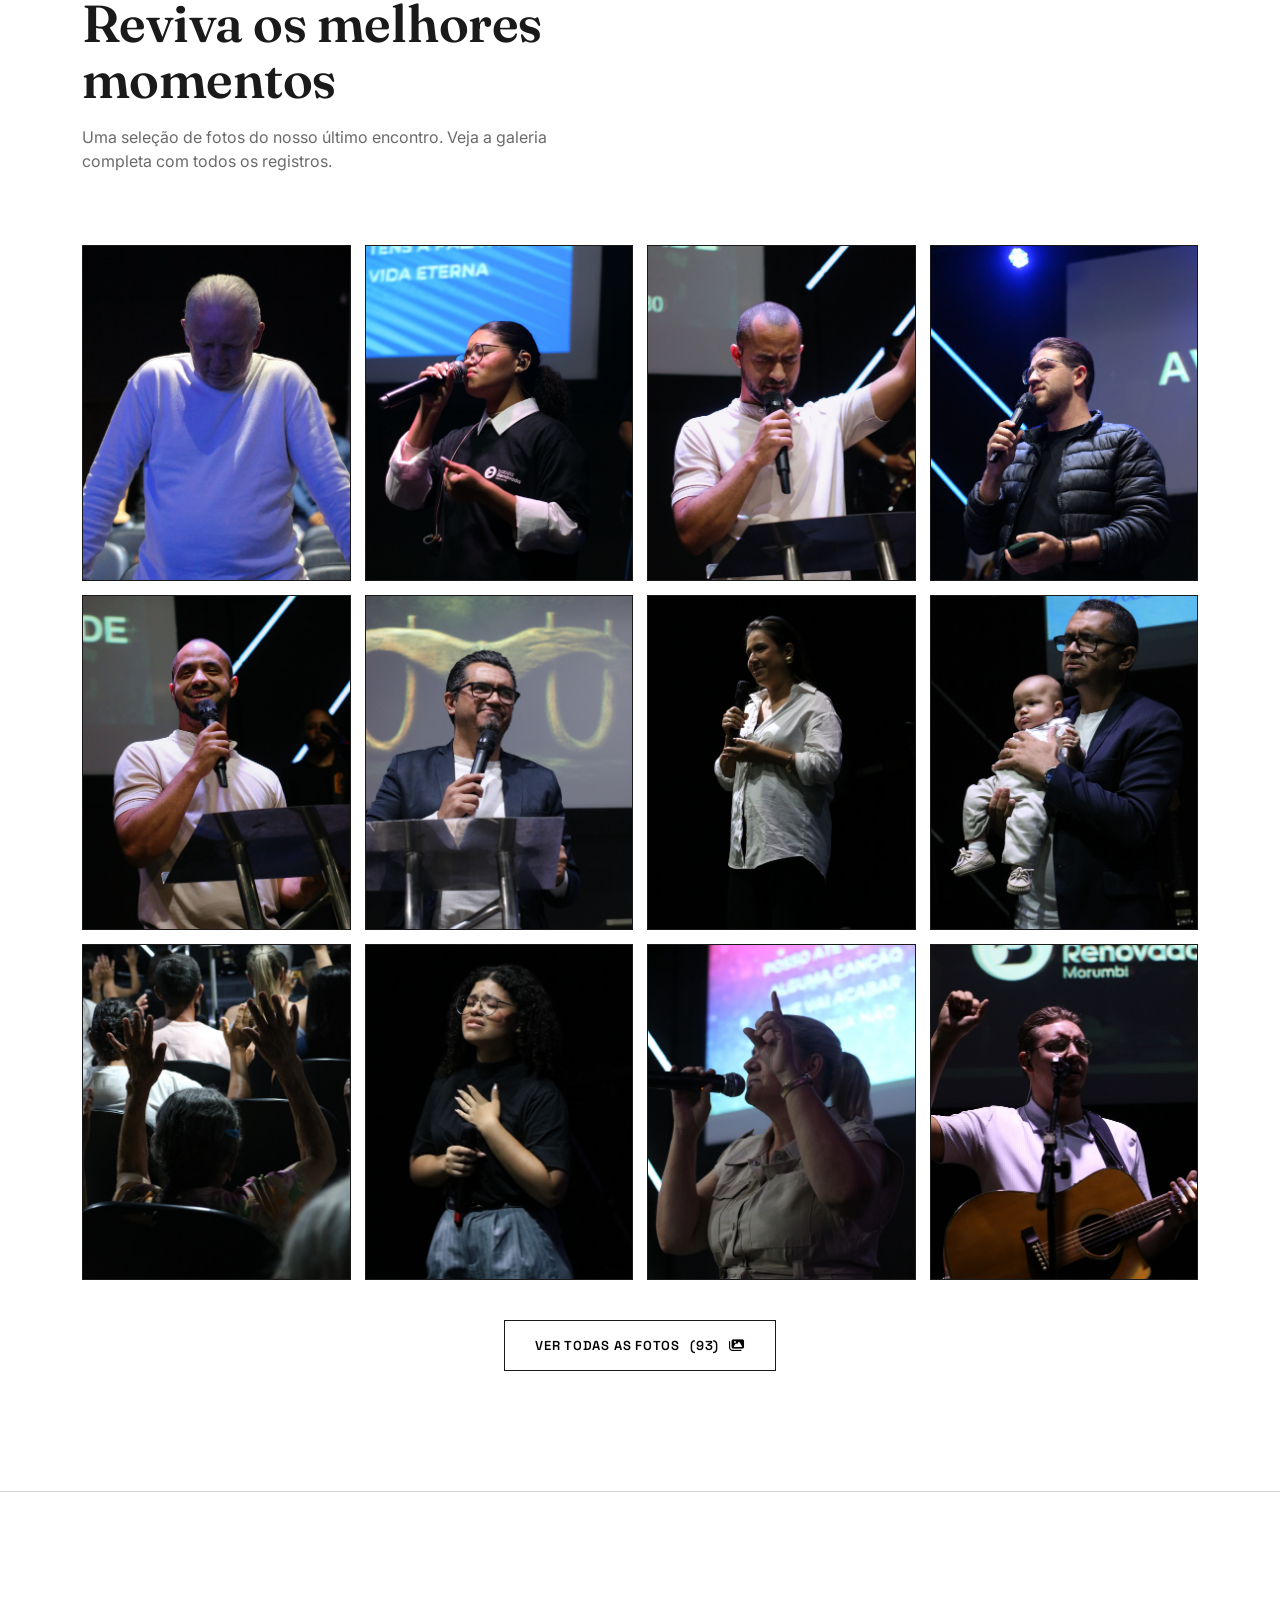
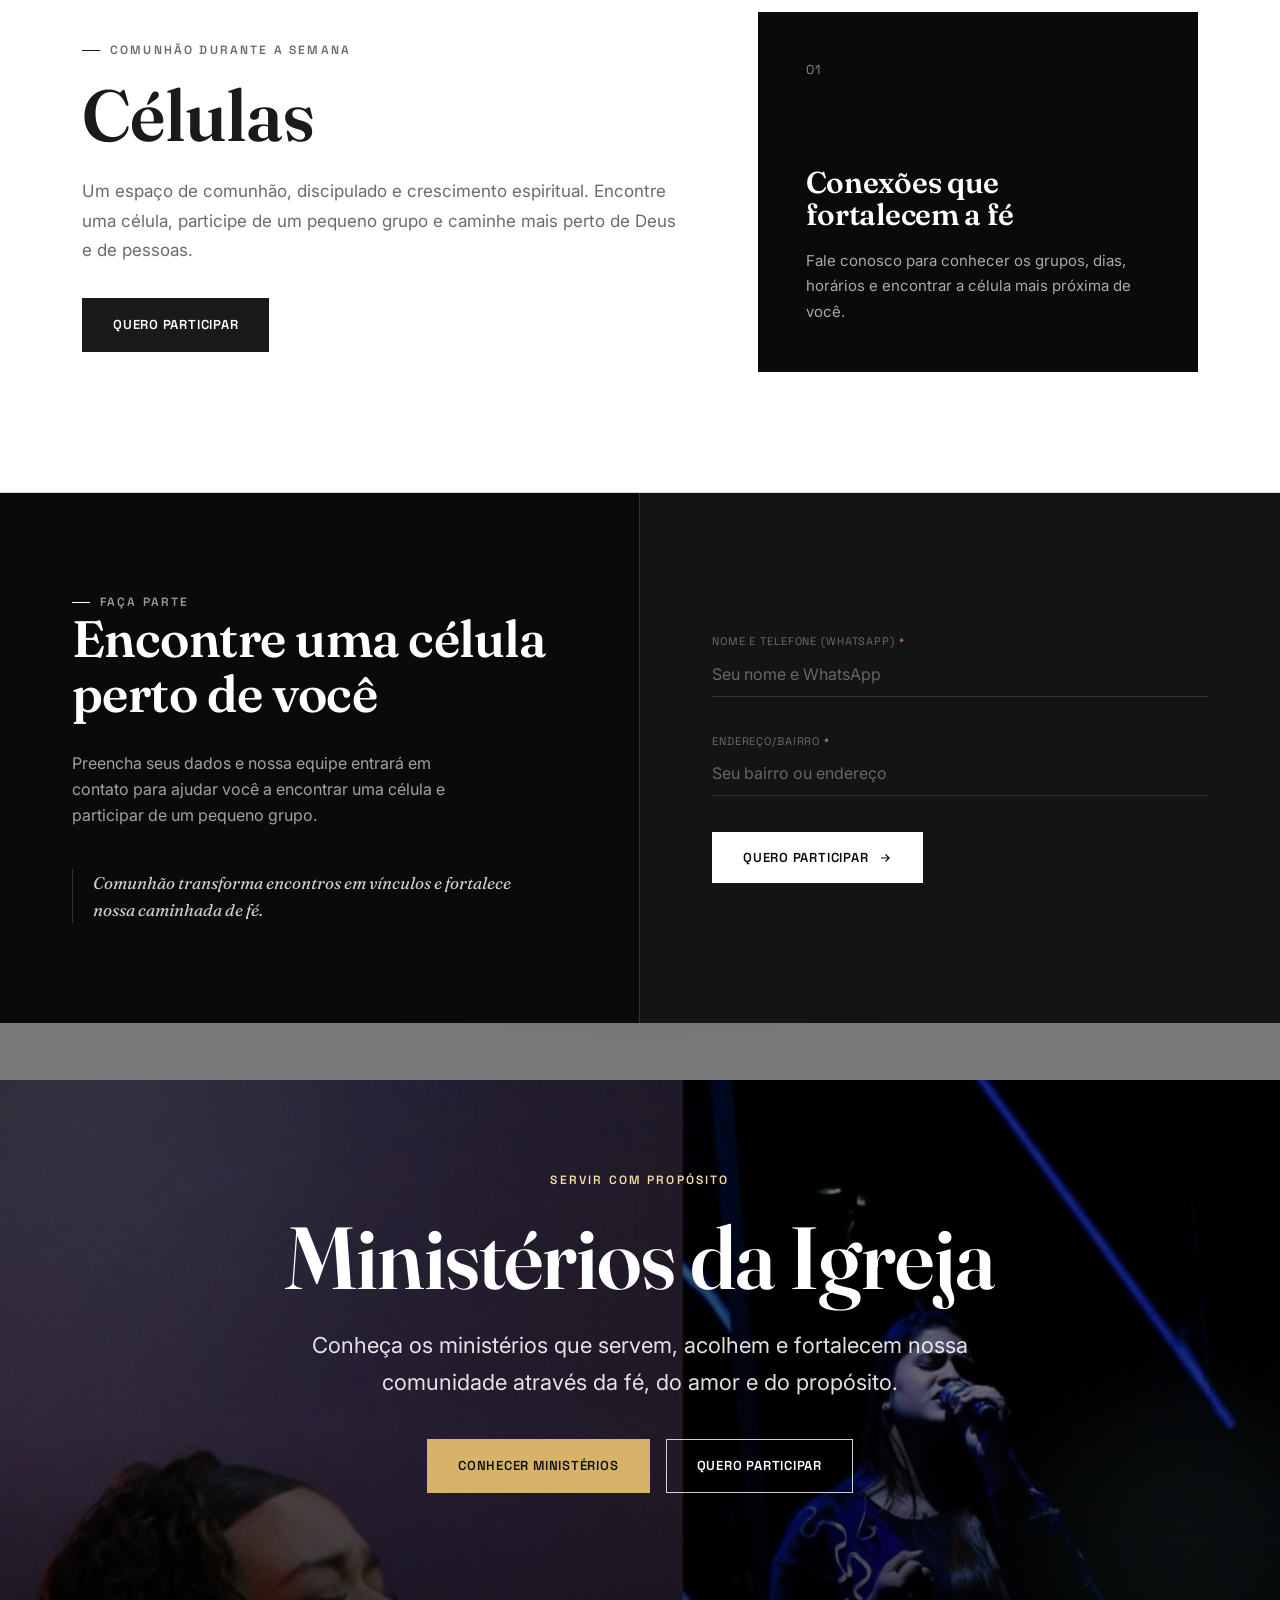
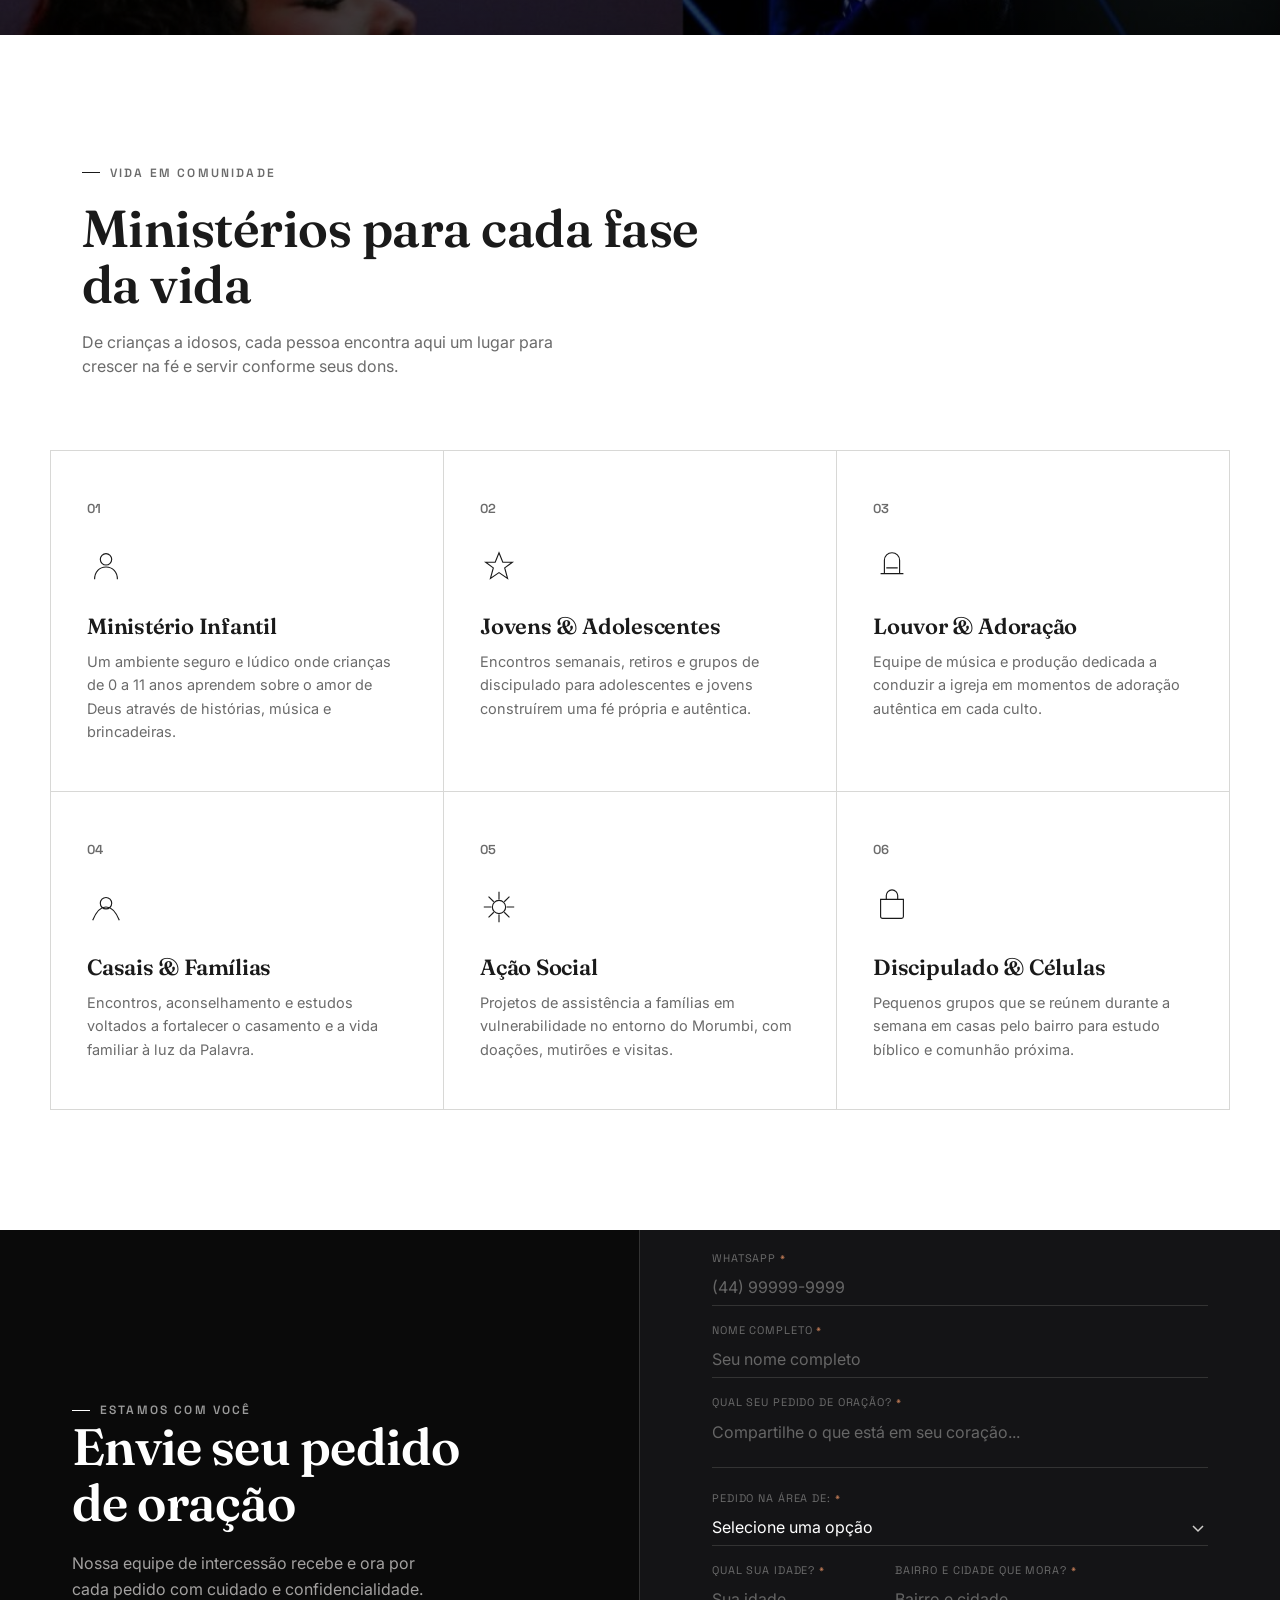
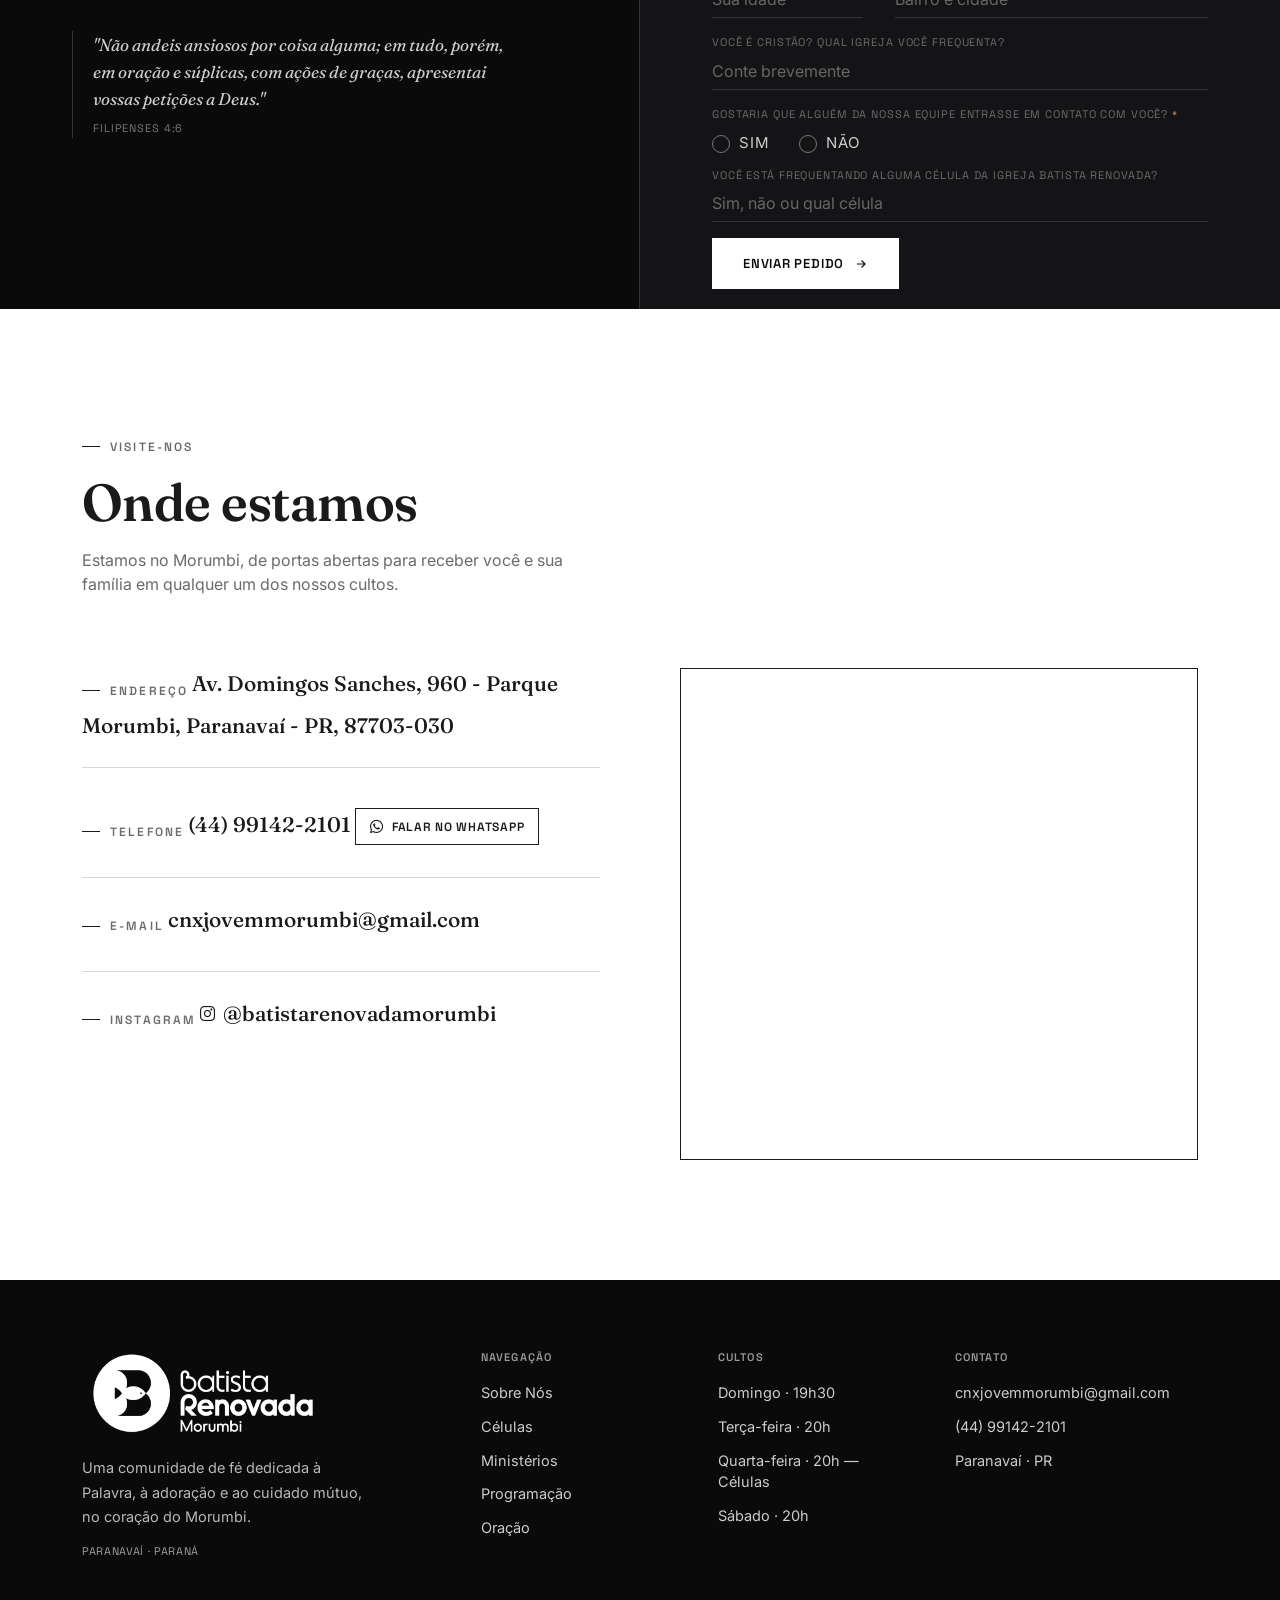
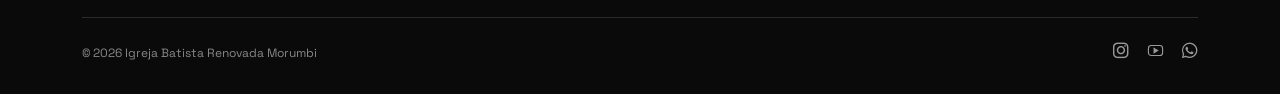
==== commit 27b2ff97: "Organiza repositorio PIBR M v3.3.1 e painel" ====
--- a/index.html
+++ b/index.html
@@ -5,7 +5,7 @@
 <meta name="viewport" content="width=device-width, initial-scale=1.0">
 <title>Igreja Batista Renovada Morumbi — Cultos em Paranavaí</title>
 <meta name="description" content="Igreja Batista Renovada Morumbi em Paranavaí. Uma igreja para sua família, com cultos aos domingos às 19h30, terças às 20h e sábados às 20h.">
-<link rel="icon" type="image/png" sizes="48x48" href="assets/favicon.png">
+<link rel="icon" type="image/jpeg" href="assets/favicon.jpg">
 <link rel="apple-touch-icon" sizes="180x180" href="assets/apple-touch-icon.png">
 <link rel="preconnect" href="https://fonts.googleapis.com">
 <link rel="preconnect" href="https://fonts.gstatic.com" crossorigin>
@@ -22,14 +22,14 @@
       <img src="assets/logo-batista-renovada-morumbi.png" alt="Batista Renovada Morumbi" width="831" height="300" decoding="async" fetchpriority="high">
     </a>
     <div class="navlinks">
-      <a href="#sobre">Sobre Nós</a>
-      <a href="#eventos">Programação</a>
-      <a href="#celulas">Células</a>
-      <a href="#ministerios">Ministérios</a>
-      <a href="#contato">Contatos</a>
+      <div class="nav-dropdown"><a href="sobre.html">Sobre Nós <span>⌄</span></a><div class="nav-submenu"><a href="sobre.html">Sobre nós</a><a href="sobre.html#missao">Missão</a><a href="sobre.html#visao">Visão</a></div></div>
+      <a href="programacao.html">Programação</a>
+      <div class="nav-dropdown"><a href="celula.html">Células <span>⌄</span></a><div class="nav-submenu"><a href="celula.html">Encontre uma célula</a></div></div>
+      <a href="ministerios.html">Ministérios</a>
+      <a href="contatos.html">Contatos</a>
     </div>
     <div class="nav-cta">
-      <a href="#contato" class="btn btn-outline">Visite-nos</a>
+      <a href="contatos.html" class="btn btn-outline">Visite-nos</a>
       <button class="burger" type="button" aria-label="Abrir menu" aria-expanded="false">
         <span></span><span></span>
       </button>
@@ -38,11 +38,11 @@
 </header>
 
 <div class="mobile-overlay" aria-hidden="true">
-  <a href="#sobre">Sobre Nós</a>
-  <a href="#eventos">Programação</a>
-  <a href="#celulas">Células</a>
-  <a href="#ministerios">Ministérios</a>
-  <a href="#contato">Contatos</a>
+  <a href="sobre.html">Sobre Nós</a>
+  <a href="programacao.html">Programação</a>
+  <a href="celula.html">Encontre uma célula</a>
+  <a href="ministerios.html">Ministérios</a>
+  <a href="contatos.html">Contatos</a>
   <a href="https://wa.me/5544991422101" class="btn btn-solid" target="_blank" rel="noopener">WhatsApp</a>
 </div>
 
@@ -513,8 +513,8 @@
         <h4>Navegação</h4>
         <a href="#sobre">Sobre Nós</a>
         <a href="#celulas">Células</a>
-        <a href="#ministerios">Ministérios</a>
-        <a href="#eventos">Eventos</a>
+        <a href="ministerios.html">Ministérios</a>
+        <a href="programacao.html">Programação</a>
         <a href="#oracao">Oração</a>
       </div>
       <div class="footer-col">
@@ -546,3 +546,5 @@
 </body>
 </html>
 
+
+
--- a/style.css
+++ b/style.css
@@ -12,6 +12,44 @@
   --body: 'Inter', sans-serif;
   --mono: 'Space Grotesk', sans-serif;
 }
+
+/* Páginas internas */
+.nav-dropdown{position:relative;padding:22px 0;margin:-22px 0}
+.nav-dropdown>a{display:flex;align-items:center;gap:5px}
+.nav-dropdown>a span{font-size:12px}
+.nav-submenu{position:absolute;z-index:20;left:-16px;top:62px;width:190px;background:#fff;border:1px solid var(--line);box-shadow:0 10px 22px rgba(0,0,0,.08);opacity:0;visibility:hidden;transform:translateY(-6px);transition:.2s ease}
+.nav-submenu a{display:block;padding:15px 16px;border-bottom:1px solid var(--line);font-family:var(--body);font-size:12px;font-weight:400;text-transform:none;letter-spacing:0}
+.nav-submenu a:last-child{border-bottom:0}.nav-submenu a::after{display:none}.nav-submenu a:hover{background:#f5f5f3}
+.nav-dropdown:hover .nav-submenu,.nav-dropdown:focus-within .nav-submenu{opacity:1;visibility:visible;transform:none}
+.about-page-layout{max-width:970px;min-height:685px;margin:0 auto;padding:52px 32px 88px;display:grid;grid-template-columns:minmax(0,2.5fr) minmax(190px,1fr);gap:28px;align-items:start;background:#f7f7f6}
+.about-panel{background:#fff;padding:38px 46px;box-shadow:0 8px 18px rgba(0,0,0,.07)}
+.about-panel>h1{font-family:var(--body);font-size:28px;font-weight:400;margin-bottom:38px}
+.about-panel>p{color:var(--grey);line-height:1.8}
+.about-values{margin-top:42px}.about-values article{padding:32px 0;border-top:1px solid var(--line);scroll-margin-top:110px}.about-values h2{font-size:34px;margin:12px 0}.about-values p{color:var(--grey);line-height:1.75}
+.about-side-nav{background:#fff;box-shadow:0 8px 18px rgba(0,0,0,.07);position:sticky;top:105px}.about-side-nav a{display:block;padding:18px;border-bottom:1px solid var(--line);font-size:13px}.about-side-nav a:hover{background:#f3f3f1}
+.cell-intro{padding:54px 0 62px;text-align:center;background:#fff}.cell-intro h1{font-family:var(--body);font-size:30px;margin-bottom:64px}.cell-intro>.wrap>.eyebrow{font-size:9px;margin-bottom:10px}.cell-intro>.wrap>.eyebrow::before{display:none}.cell-intro h2{font-size:clamp(44px,5vw,64px);font-weight:500}.title-divider{display:flex;align-items:center;justify-content:center;gap:18px;margin:10px auto 28px;max-width:520px}.title-divider span{height:1px;flex:1;background:var(--ink)}.title-divider i{width:7px;height:7px;background:var(--ink);transform:rotate(45deg)}
+.cell-copy{max-width:520px;margin:0 auto;text-align:left;font-size:13px;line-height:1.75}.cell-copy p{margin-bottom:14px}.cell-wait{max-width:520px;margin:20px auto 0;padding-top:20px;border-top:1px solid var(--ink)}.cell-wait span{font-family:var(--mono);font-size:9px;text-transform:uppercase;letter-spacing:.22em;color:var(--grey)}.cell-wait p{font-size:11px;color:var(--grey);margin-top:9px}.events-page-section{padding-top:100px}.events-page-section .events-title{max-width:640px}
+.inner-page{background:#f7f7f6;color:var(--ink)}
+.inner-page header{background:#fff}
+.inner-page .navlinks a.active::after{transform:scaleX(1);transform-origin:left}
+.page-intro{padding:104px 0 88px;background:#fff;border-bottom:1px solid var(--line);text-align:center}
+.page-intro .eyebrow{margin-bottom:18px}
+.page-intro h1{font-family:var(--display);font-size:clamp(58px,8vw,104px);font-weight:500;line-height:.9;letter-spacing:-.045em}
+.page-intro p{max-width:560px;margin:25px auto 0;color:var(--grey);font-size:15px;line-height:1.75}
+.ministry-intro{background:linear-gradient(rgba(6,6,6,.58),rgba(6,6,6,.7)),url('assets/celebracao-03.jpg') center 44%/cover;color:#fff;padding:130px 0 110px}
+.ministry-intro p{color:#e0e0e0}
+.page-content{min-height:520px}
+.page-schedule{max-width:900px;margin:0 auto}
+.page-min-grid{margin-top:50px}
+.page-min-grid .min-card{min-height:260px}
+.page-min-grid .min-card h3{margin-top:52px}
+.page-cta{display:flex;justify-content:space-between;align-items:center;gap:40px;padding:70px max(5vw,calc((100vw - 1180px)/2));background:#0a0a0a;color:#fff}
+.page-cta .eyebrow{color:#c7a96b;margin-bottom:12px}
+.page-cta h2{font-family:var(--display);font-size:clamp(40px,5vw,64px);font-weight:500}
+.page-cta p{color:#bdbdbd;margin-top:10px}
+.page-cta .btn-light{border:1px solid #fff;color:#fff;white-space:nowrap}
+.inner-page footer{margin-top:0}
+@media(max-width:700px){.page-intro{padding:76px 20px 64px}.page-intro h1{font-size:58px}.ministry-intro{padding:90px 20px 76px}.page-cta{align-items:flex-start;flex-direction:column;padding:52px 24px}.page-cta .btn{width:100%;justify-content:center}.page-min-grid .min-card{min-height:220px}.about-page-layout{grid-template-columns:1fr;padding:28px 18px 60px}.about-panel{padding:28px 24px}.about-side-nav{display:none}.cell-intro{padding:42px 18px 50px}.cell-intro h1{margin-bottom:45px}.cell-intro h2{font-size:42px}.events-page-section{padding-top:70px}}
 
 *{margin:0;padding:0;box-sizing:border-box;}
 html{scroll-behavior:smooth;background-color:var(--white);}
@@ -1029,6 +1067,8 @@
   .schedule-link{margin-left:0;display:block;width:fit-content;}
   .hero{padding:110px 20px 64px;}
   .hero{background-position:center center;}
+  .hero::before{background:linear-gradient(to bottom,rgba(0,0,0,.32) 0%,rgba(0,0,0,.48) 45%,rgba(0,0,0,.78) 100%);}
+  .hero .wrap{transform:translateY(clamp(56px,12vh,96px));}
   .hero h1{margin-bottom:24px;font-size:clamp(38px,11.5vw,48px);}
   .hero-title-line{display:block;white-space:nowrap;}
   .hero-video-controls{right:16px;bottom:16px;}
@@ -1061,3 +1101,11 @@
   .footer-col a,.footer-col p{margin-bottom:8px;}
   .footer-bottom{flex-direction:column;gap:16px;align-items:flex-start;padding-top:20px;}
 }
+
+@media (max-width:360px){
+  html,body{max-width:100%;overflow-x:clip;}
+  .hero-title-line{white-space:normal;}
+  .schedule-item{grid-template-columns:1fr;}
+  .contact-grid>*{min-width:0;}
+  .contact-info .item a{overflow-wrap:anywhere;word-break:break-word;}
+}
